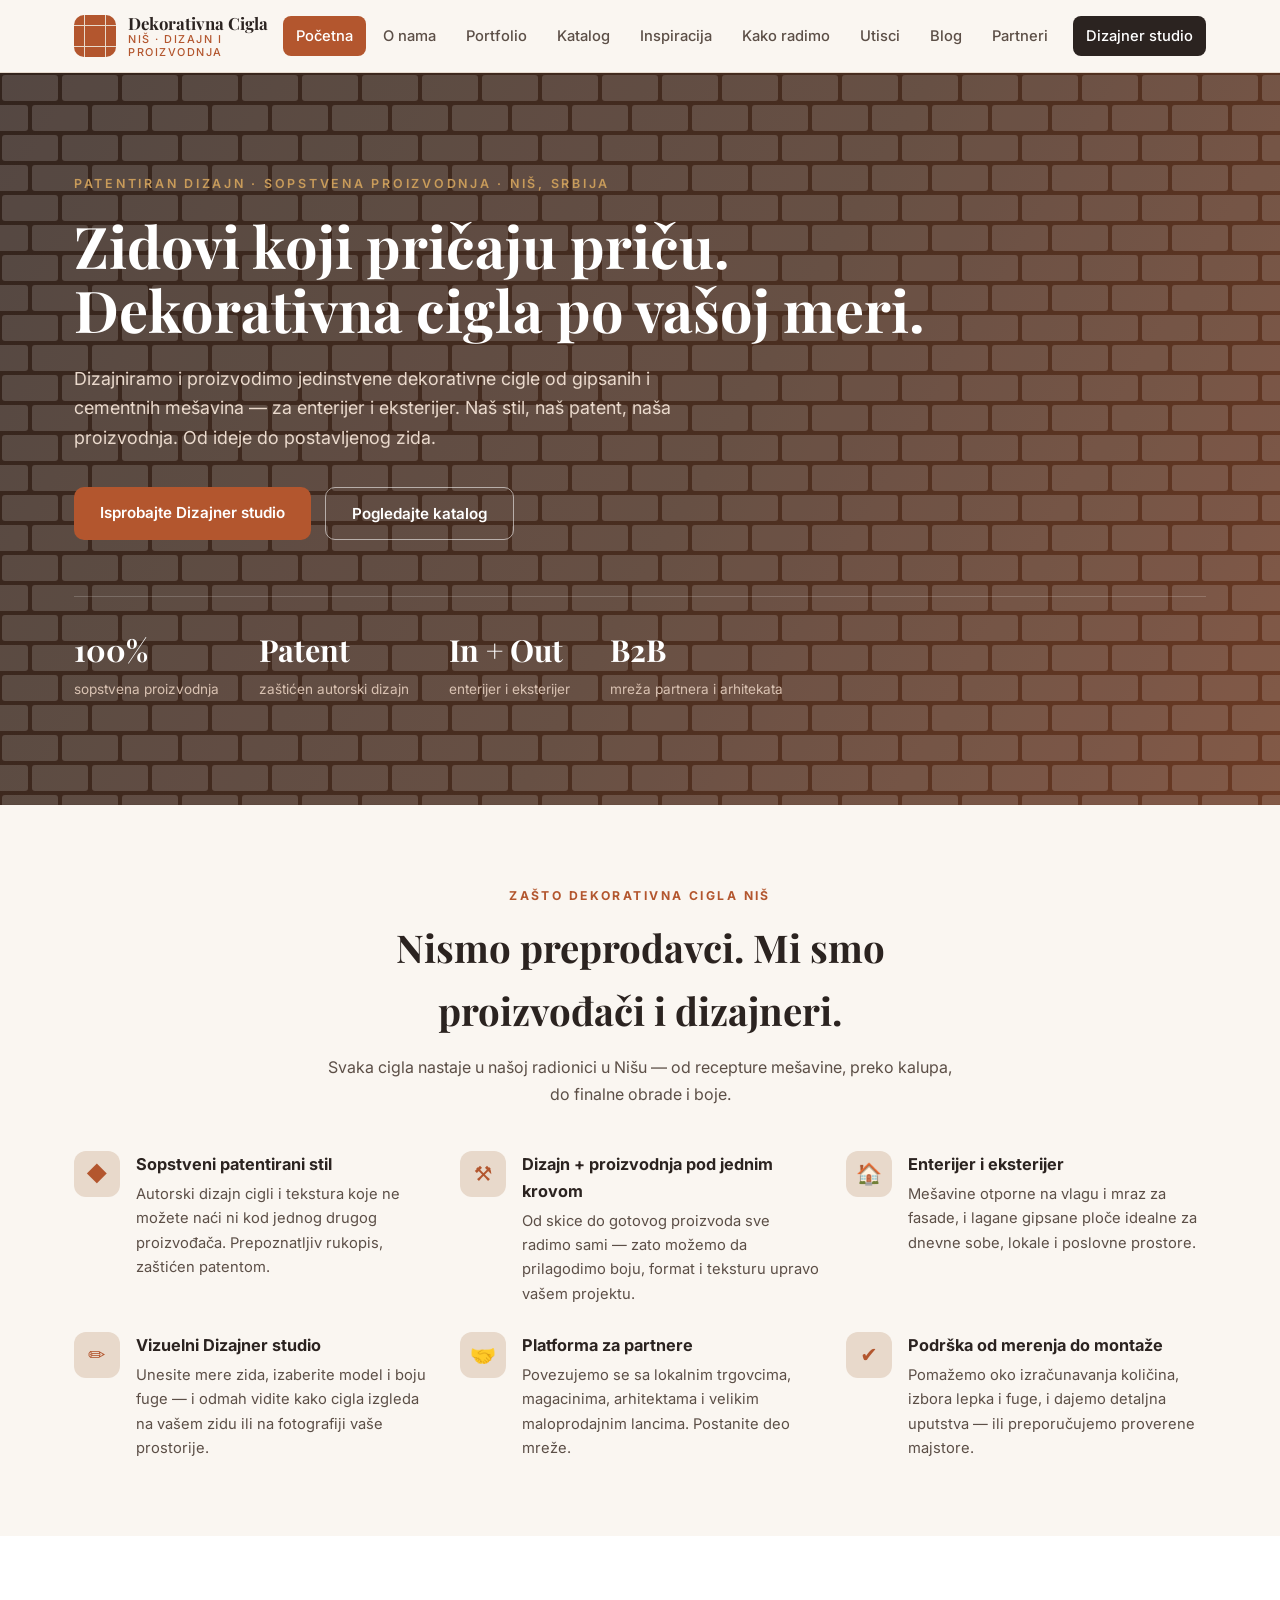
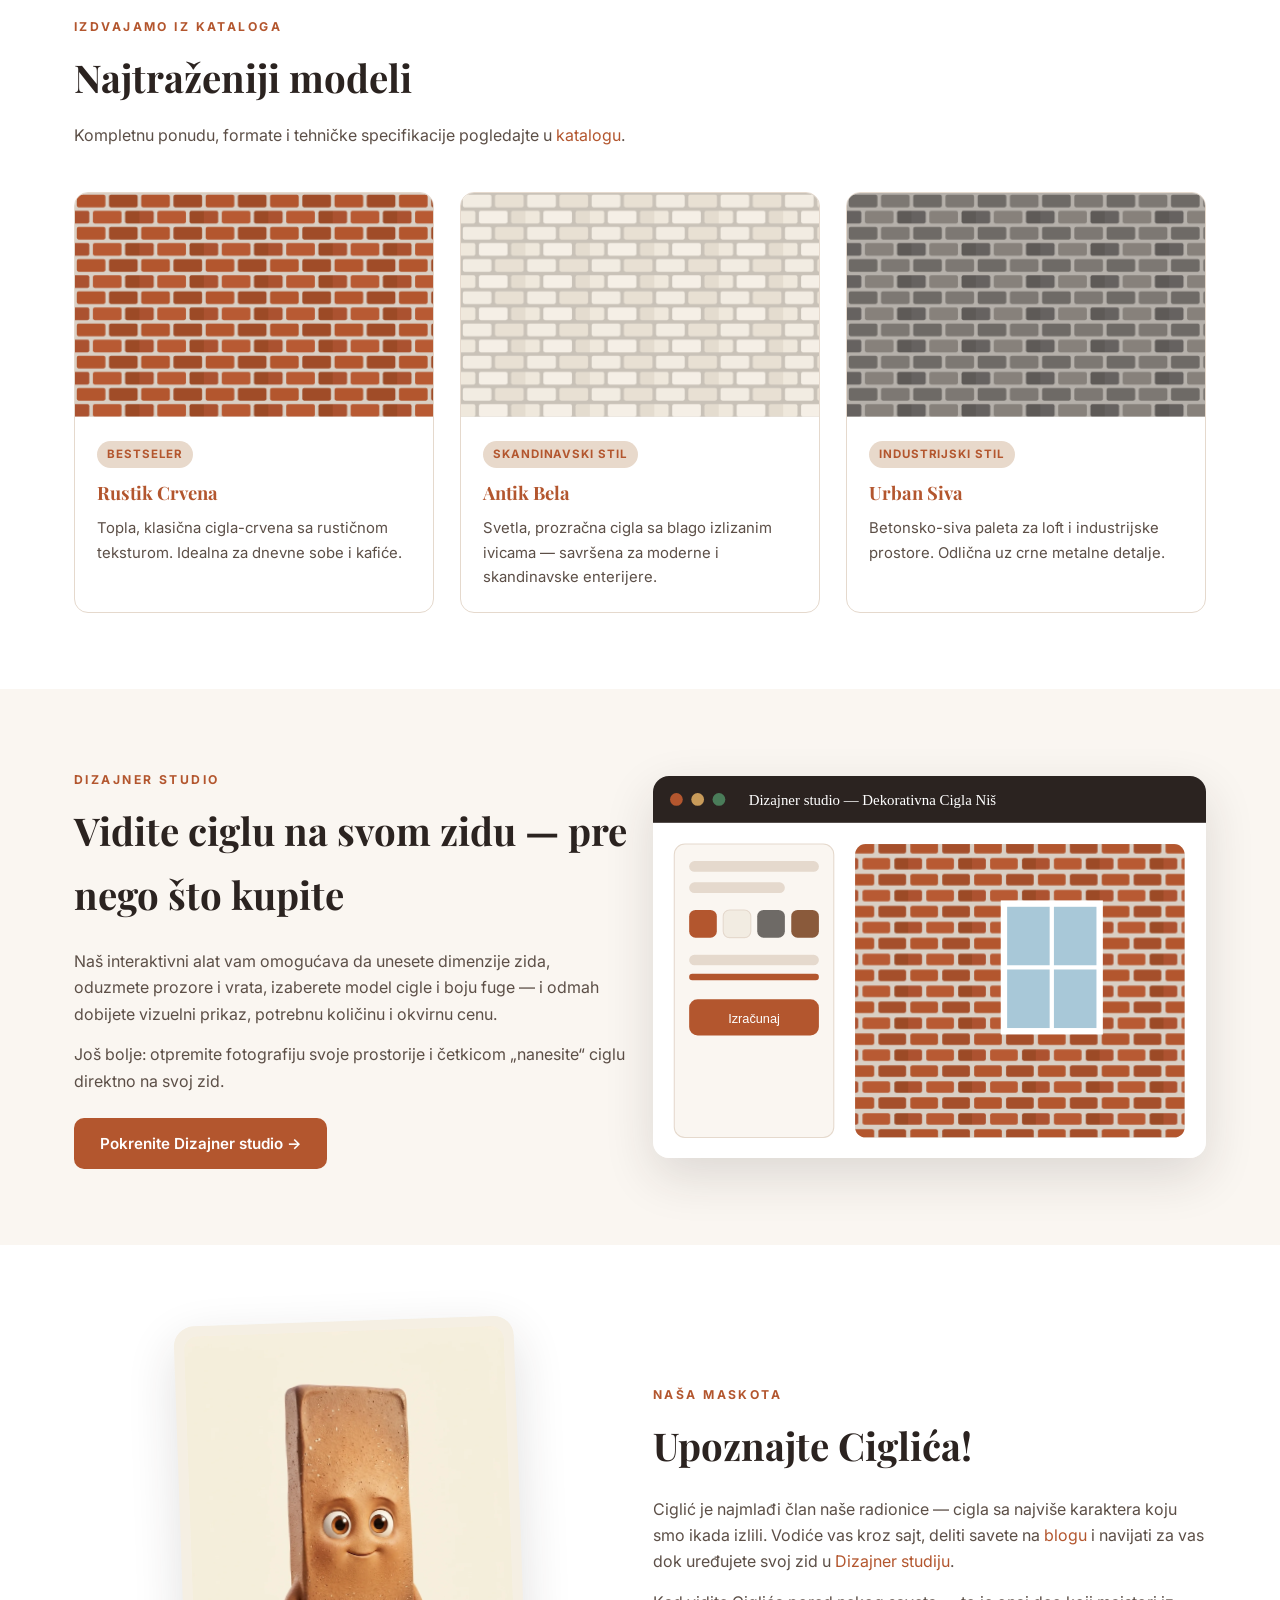
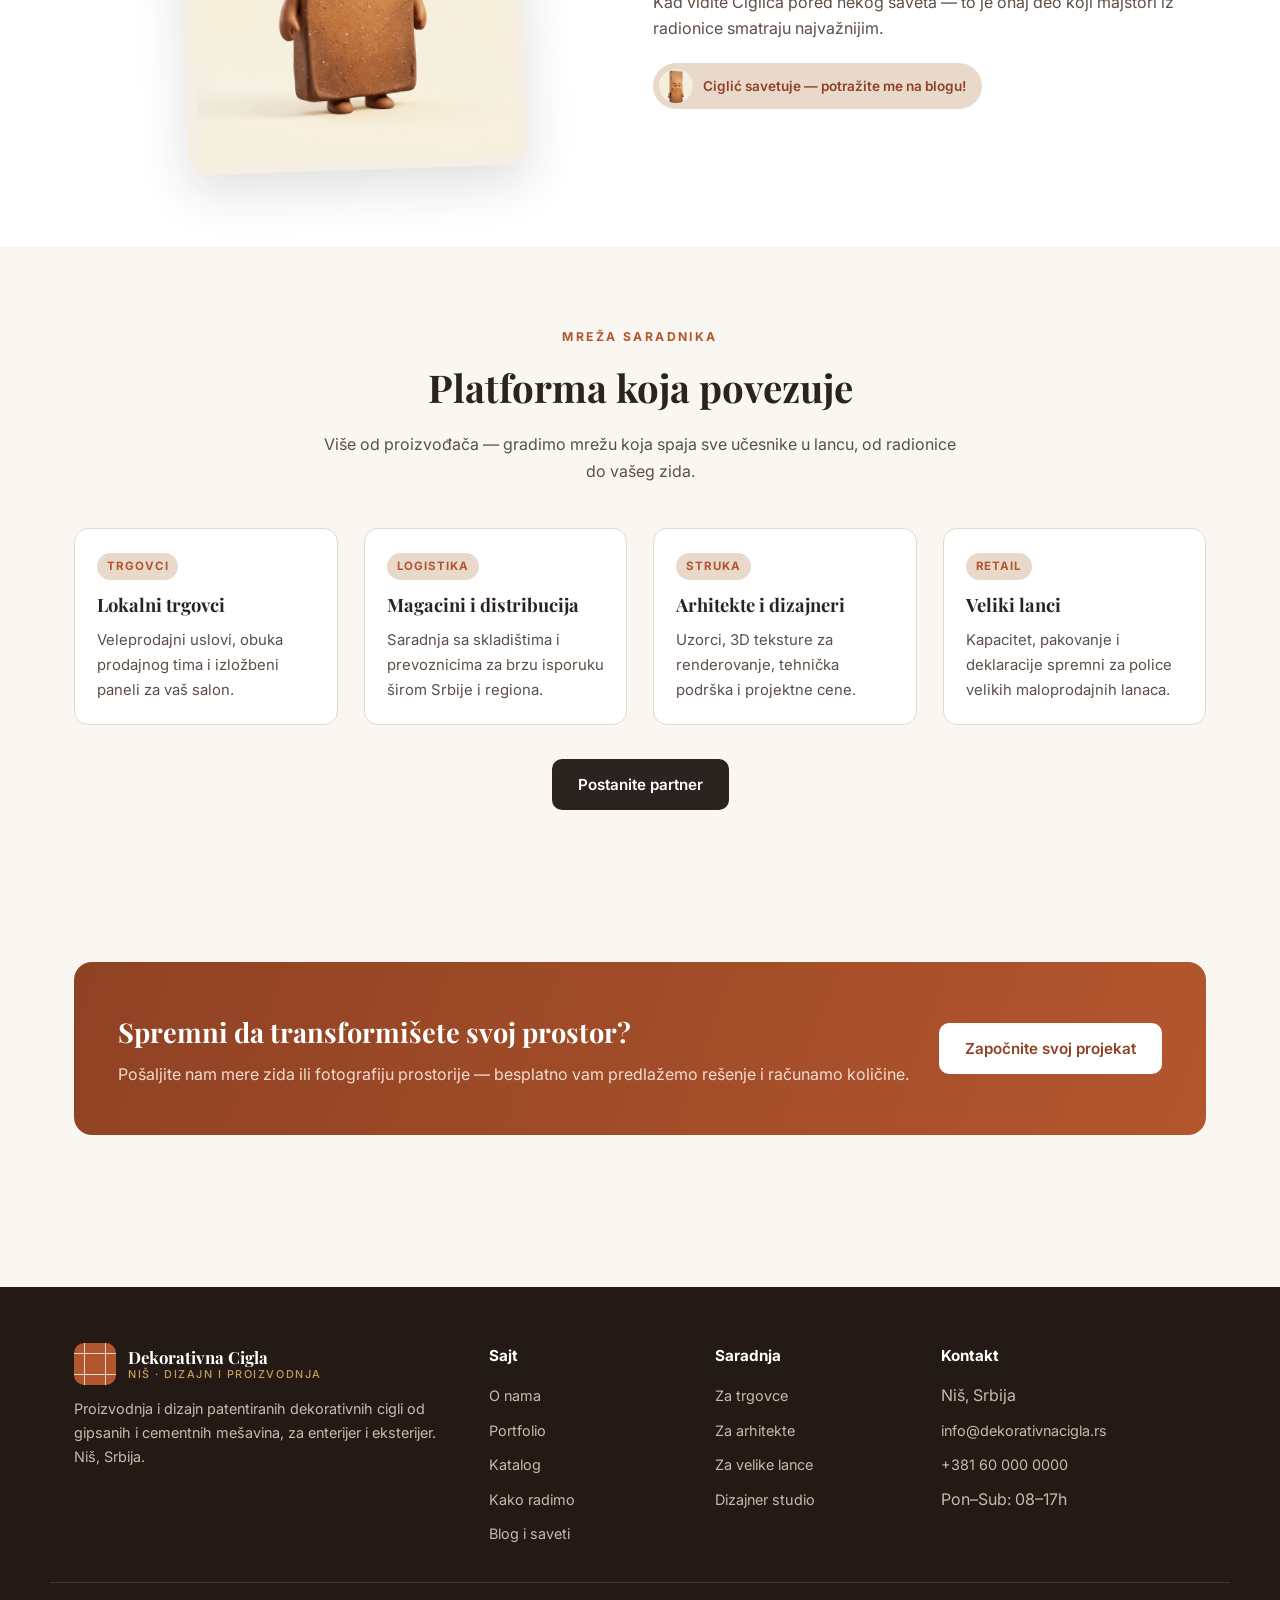
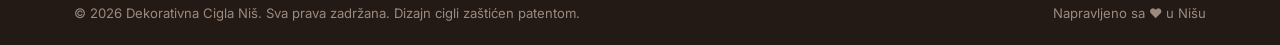
==== index.html @ 8216eece "Add Inspiracija gallery page with AI usage visualizations 15 photorealistic room/facade scenes showi" ====
﻿<!DOCTYPE html>
<html lang="sr">
<head>
  <meta charset="UTF-8">
  <meta name="viewport" content="width=device-width, initial-scale=1.0">
  <title>Dekorativna Cigla Niš — Ručno rađene dekorativne cigle za enterijer i eksterijer</title>
  <meta name="description" content="Dekorativna Cigla Niš — proizvodnja i dizajn patentiranih dekorativnih cigli od gipsanih i cementnih mešavina za unutrašnje i spoljašnje zidove. Sopstveni stil, sopstvena proizvodnja.">
  <link rel="preconnect" href="https://fonts.googleapis.com">
  <link rel="preconnect" href="https://fonts.gstatic.com" crossorigin>
  <link href="https://fonts.googleapis.com/css2?family=Playfair+Display:wght@500;600;700&family=Inter:wght@400;500;600;700&display=swap" rel="stylesheet">
  <link rel="stylesheet" href="css/style.css">
  <link rel="icon" type="image/png" sizes="32x32" href="img/favicon-32.png">
  <link rel="icon" type="image/png" sizes="512x512" href="img/icon-512.png">
  <link rel="apple-touch-icon" href="img/apple-touch-icon.png">
</head>
<body>

<header class="site-header">
  <div class="header-inner">
    <a class="brand" href="index.html">
      <span class="brand-mark" aria-hidden="true"></span>
      <span class="brand-name">Dekorativna Cigla<small>Niš &middot; dizajn i proizvodnja</small></span>
    </a>
    <button class="nav-toggle" aria-label="Otvori meni" aria-expanded="false">☰</button>
    <nav class="main-nav">
      <a href="index.html">Početna</a>
      <a href="o-nama.html">O nama</a>
      <a href="portfolio.html">Portfolio</a>
      <a href="katalog.html">Katalog</a>
      <a href="inspiracija.html">Inspiracija</a>
      <a href="kako-radimo.html">Kako radimo</a>
      <a href="utisci.html">Utisci</a>
      <a href="blog.html">Blog</a>
      <a href="partneri.html">Partneri</a>
      <a href="dizajner.html" class="nav-cta">Dizajner studio</a>
    </nav>
  </div>
</header>

<section class="hero">
  <svg class="hero-pattern" aria-hidden="true" width="100%" height="100%" preserveAspectRatio="xMidYMid slice">
    <defs>
      <pattern id="heropat" width="120" height="60" patternUnits="userSpaceOnUse">
        <rect width="120" height="60" fill="none"/>
        <rect x="2" y="2" width="56" height="26" rx="3" fill="#fff"/>
        <rect x="62" y="2" width="56" height="26" rx="3" fill="#fff"/>
        <rect x="-28" y="32" width="56" height="26" rx="3" fill="#fff"/>
        <rect x="32" y="32" width="56" height="26" rx="3" fill="#fff"/>
        <rect x="92" y="32" width="56" height="26" rx="3" fill="#fff"/>
      </pattern>
    </defs>
    <rect width="100%" height="100%" fill="url(#heropat)"/>
  </svg>
  <div class="hero-inner">
    <span class="eyebrow">Patentiran dizajn &middot; sopstvena proizvodnja &middot; Niš, Srbija</span>
    <h1>Zidovi koji pričaju priču.<br>Dekorativna cigla po vašoj meri.</h1>
    <p class="lead">
      Dizajniramo i proizvodimo jedinstvene dekorativne cigle od gipsanih i cementnih mešavina —
      za enterijer i eksterijer. Naš stil, naš patent, naša proizvodnja. Od ideje do postavljenog zida.
    </p>
    <div class="hero-actions">
      <a class="btn btn-primary" href="dizajner.html">Isprobajte Dizajner studio</a>
      <a class="btn btn-outline" href="katalog.html">Pogledajte katalog</a>
    </div>
    <div class="hero-stats">
      <div class="stat"><b>100%</b><span>sopstvena proizvodnja</span></div>
      <div class="stat"><b>Patent</b><span>zaštićen autorski dizajn</span></div>
      <div class="stat"><b>In + Out</b><span>enterijer i eksterijer</span></div>
      <div class="stat"><b>B2B</b><span>mreža partnera i arhitekata</span></div>
    </div>
  </div>
</section>

<section class="section">
  <div class="container">
    <div class="section-head center reveal">
      <span class="eyebrow">Zašto Dekorativna Cigla Niš</span>
      <h2>Nismo preprodavci. Mi smo proizvođači i dizajneri.</h2>
      <p>Svaka cigla nastaje u našoj radionici u Nišu — od recepture mešavine, preko kalupa, do finalne obrade i boje.</p>
    </div>
    <div class="grid grid-3">
      <div class="feature reveal">
        <div class="icon">◆</div>
        <div>
          <h3>Sopstveni patentirani stil</h3>
          <p>Autorski dizajn cigli i tekstura koje ne možete naći ni kod jednog drugog proizvođača. Prepoznatljiv rukopis, zaštićen patentom.</p>
        </div>
      </div>
      <div class="feature reveal">
        <div class="icon">⚒</div>
        <div>
          <h3>Dizajn + proizvodnja pod jednim krovom</h3>
          <p>Od skice do gotovog proizvoda sve radimo sami — zato možemo da prilagodimo boju, format i teksturu upravo vašem projektu.</p>
        </div>
      </div>
      <div class="feature reveal">
        <div class="icon">🏠</div>
        <div>
          <h3>Enterijer i eksterijer</h3>
          <p>Mešavine otporne na vlagu i mraz za fasade, i lagane gipsane ploče idealne za dnevne sobe, lokale i poslovne prostore.</p>
        </div>
      </div>
      <div class="feature reveal">
        <div class="icon">✏</div>
        <div>
          <h3>Vizuelni Dizajner studio</h3>
          <p>Unesite mere zida, izaberite model i boju fuge — i odmah vidite kako cigla izgleda na vašem zidu ili na fotografiji vaše prostorije.</p>
        </div>
      </div>
      <div class="feature reveal">
        <div class="icon">🤝</div>
        <div>
          <h3>Platforma za partnere</h3>
          <p>Povezujemo se sa lokalnim trgovcima, magacinima, arhitektama i velikim maloprodajnim lancima. Postanite deo mreže.</p>
        </div>
      </div>
      <div class="feature reveal">
        <div class="icon">✔</div>
        <div>
          <h3>Podrška od merenja do montaže</h3>
          <p>Pomažemo oko izračunavanja količina, izbora lepka i fuge, i dajemo detaljna uputstva — ili preporučujemo proverene majstore.</p>
        </div>
      </div>
    </div>
  </div>
</section>

<section class="section alt">
  <div class="container">
    <div class="section-head reveal">
      <span class="eyebrow">Izdvajamo iz kataloga</span>
      <h2>Najtraženiji modeli</h2>
      <p>Kompletnu ponudu, formate i tehničke specifikacije pogledajte u <a href="katalog.html">katalogu</a>.</p>
    </div>
    <div class="grid grid-3">
      <a class="card reveal" href="katalog.html">
        <div class="card-media">
          <svg viewBox="0 0 400 250" xmlns="http://www.w3.org/2000/svg" role="img" aria-label="Rustik Crvena cigla">
            <defs><pattern id="pt1" width="72" height="36" patternUnits="userSpaceOnUse">
              <rect width="72" height="36" fill="#d9cfc4"/>
              <rect x="2" y="2" width="32" height="14" rx="2" fill="#b3562e"/>
              <rect x="38" y="2" width="32" height="14" rx="2" fill="#a04c28"/>
              <rect x="-16" y="20" width="32" height="14" rx="2" fill="#ab5230"/>
              <rect x="20" y="20" width="32" height="14" rx="2" fill="#b85a33"/>
              <rect x="56" y="20" width="32" height="14" rx="2" fill="#9c4a26"/>
            </pattern></defs>
            <rect width="400" height="250" fill="url(#pt1)"/>
          </svg>
        </div>
        <div class="card-body">
          <span class="card-tag">Bestseler</span>
          <h3>Rustik Crvena</h3>
          <p>Topla, klasična cigla-crvena sa rustičnom teksturom. Idealna za dnevne sobe i kafiće.</p>
        </div>
      </a>
      <a class="card reveal" href="katalog.html">
        <div class="card-media">
          <svg viewBox="0 0 400 250" xmlns="http://www.w3.org/2000/svg" role="img" aria-label="Antik Bela cigla">
            <defs><pattern id="pt2" width="72" height="36" patternUnits="userSpaceOnUse">
              <rect width="72" height="36" fill="#c9c2b8"/>
              <rect x="2" y="2" width="32" height="14" rx="2" fill="#f2ece2"/>
              <rect x="38" y="2" width="32" height="14" rx="2" fill="#e8e0d3"/>
              <rect x="-16" y="20" width="32" height="14" rx="2" fill="#efe8dc"/>
              <rect x="20" y="20" width="32" height="14" rx="2" fill="#f5efe6"/>
              <rect x="56" y="20" width="32" height="14" rx="2" fill="#e4dccf"/>
            </pattern></defs>
            <rect width="400" height="250" fill="url(#pt2)"/>
          </svg>
        </div>
        <div class="card-body">
          <span class="card-tag">Skandinavski stil</span>
          <h3>Antik Bela</h3>
          <p>Svetla, prozračna cigla sa blago izlizanim ivicama — savršena za moderne i skandinavske enterijere.</p>
        </div>
      </a>
      <a class="card reveal" href="katalog.html">
        <div class="card-media">
          <svg viewBox="0 0 400 250" xmlns="http://www.w3.org/2000/svg" role="img" aria-label="Urban Siva cigla">
            <defs><pattern id="pt3" width="72" height="36" patternUnits="userSpaceOnUse">
              <rect width="72" height="36" fill="#b5b0aa"/>
              <rect x="2" y="2" width="32" height="14" rx="2" fill="#6e6a66"/>
              <rect x="38" y="2" width="32" height="14" rx="2" fill="#7d7873"/>
              <rect x="-16" y="20" width="32" height="14" rx="2" fill="#666260"/>
              <rect x="20" y="20" width="32" height="14" rx="2" fill="#87817b"/>
              <rect x="56" y="20" width="32" height="14" rx="2" fill="#5e5a57"/>
            </pattern></defs>
            <rect width="400" height="250" fill="url(#pt3)"/>
          </svg>
        </div>
        <div class="card-body">
          <span class="card-tag">Industrijski stil</span>
          <h3>Urban Siva</h3>
          <p>Betonsko-siva paleta za loft i industrijske prostore. Odlična uz crne metalne detalje.</p>
        </div>
      </a>
    </div>
  </div>
</section>

<section class="section">
  <div class="container">
    <div class="grid grid-2" style="align-items:center;">
      <div class="reveal">
        <div class="section-head" style="margin-bottom:22px;">
          <span class="eyebrow">Dizajner studio</span>
          <h2>Vidite ciglu na svom zidu — pre nego što kupite</h2>
        </div>
        <p style="color:var(--ink-soft); margin-bottom:14px;">
          Naš interaktivni alat vam omogućava da unesete dimenzije zida, oduzmete prozore i vrata,
          izaberete model cigle i boju fuge — i odmah dobijete vizuelni prikaz, potrebnu količinu i okvirnu cenu.
        </p>
        <p style="color:var(--ink-soft); margin-bottom:24px;">
          Još bolje: otpremite fotografiju svoje prostorije i četkicom &bdquo;nanesite&ldquo; ciglu direktno na svoj zid.
        </p>
        <a class="btn btn-primary" href="dizajner.html">Pokrenite Dizajner studio →</a>
      </div>
      <div class="reveal">
        <svg viewBox="0 0 520 360" xmlns="http://www.w3.org/2000/svg" role="img" aria-label="Prikaz dizajner studija" style="border-radius:16px; box-shadow:var(--shadow-lg);">
          <rect width="520" height="360" fill="#fff"/>
          <rect x="0" y="0" width="520" height="44" fill="#2b2320"/>
          <circle cx="22" cy="22" r="6" fill="#b3562e"/><circle cx="42" cy="22" r="6" fill="#c89b5a"/><circle cx="62" cy="22" r="6" fill="#4a7c59"/>
          <text x="90" y="27" fill="#fff" font-family="Georgia" font-size="14">Dizajner studio — Dekorativna Cigla Niš</text>
          <rect x="20" y="64" width="150" height="276" rx="10" fill="#faf6f1" stroke="#e5d9cd"/>
          <rect x="34" y="80" width="122" height="10" rx="5" fill="#e5d9cd"/>
          <rect x="34" y="100" width="90" height="10" rx="5" fill="#e5d9cd"/>
          <rect x="34" y="126" width="26" height="26" rx="6" fill="#b3562e"/>
          <rect x="66" y="126" width="26" height="26" rx="6" fill="#f2ece2" stroke="#e5d9cd"/>
          <rect x="98" y="126" width="26" height="26" rx="6" fill="#6e6a66"/>
          <rect x="130" y="126" width="26" height="26" rx="6" fill="#8a5a3b"/>
          <rect x="34" y="168" width="122" height="10" rx="5" fill="#e5d9cd"/>
          <rect x="34" y="186" width="122" height="6" rx="3" fill="#b3562e"/>
          <rect x="34" y="210" width="122" height="34" rx="8" fill="#b3562e"/>
          <text x="95" y="232" fill="#fff" font-family="sans-serif" font-size="12" text-anchor="middle">Izračunaj</text>
          <g>
            <rect x="190" y="64" width="310" height="276" rx="10" fill="#d9cfc4"/>
            <g clip-path="url(#clipwall)">
              <defs>
                <clipPath id="clipwall"><rect x="190" y="64" width="310" height="276" rx="10"/></clipPath>
                <pattern id="dw" width="60" height="30" patternUnits="userSpaceOnUse">
                  <rect width="60" height="30" fill="#d9cfc4"/>
                  <rect x="2" y="2" width="26" height="11" rx="2" fill="#b3562e"/>
                  <rect x="32" y="2" width="26" height="11" rx="2" fill="#a54f2b"/>
                  <rect x="-13" y="17" width="26" height="11" rx="2" fill="#ad5230"/>
                  <rect x="17" y="17" width="26" height="11" rx="2" fill="#b85a33"/>
                  <rect x="47" y="17" width="26" height="11" rx="2" fill="#9c4a26"/>
                </pattern>
              </defs>
              <rect x="190" y="64" width="310" height="276" fill="url(#dw)"/>
              <rect x="330" y="120" width="90" height="120" fill="#a8c8d8" stroke="#fff" stroke-width="6"/>
              <line x1="375" y1="120" x2="375" y2="240" stroke="#fff" stroke-width="4"/>
              <line x1="330" y1="180" x2="420" y2="180" stroke="#fff" stroke-width="4"/>
            </g>
          </g>
        </svg>
      </div>
    </div>
  </div>
</section>

<section class="section alt mascot-section">
  <div class="container">
    <div class="grid grid-2" style="align-items:center;">
      <div class="reveal">
        <div class="mascot-figure">
          <img src="img/ciglic.webp" alt="Ciglić — maskota Dekorativne Cigle Niš, nasmejana cigla" width="1280" height="1714">
        </div>
      </div>
      <div class="reveal">
        <div class="section-head" style="margin-bottom:18px;">
          <span class="eyebrow">Naša maskota</span>
          <h2>Upoznajte Ciglića!</h2>
        </div>
        <p style="color:var(--ink-soft); margin-bottom:14px;">
          Ciglić je najmlađi član naše radionice — cigla sa najviše karaktera koju smo ikada izlili.
          Vodiće vas kroz sajt, deliti savete na <a href="blog.html">blogu</a> i navijati za vas dok
          uređujete svoj zid u <a href="dizajner.html">Dizajner studiju</a>.
        </p>
        <p style="color:var(--ink-soft); margin-bottom:22px;">
          Kad vidite Ciglića pored nekog saveta — to je onaj deo koji majstori iz radionice smatraju najvažnijim.
        </p>
        <span class="mascot-badge"><img src="img/ciglic.webp" alt=""> Ciglić savetuje — potražite me na blogu!</span>
      </div>
    </div>
  </div>
</section>

<section class="section">
  <div class="container">
    <div class="section-head center reveal">
      <span class="eyebrow">Mreža saradnika</span>
      <h2>Platforma koja povezuje</h2>
      <p>Više od proizvođača — gradimo mrežu koja spaja sve učesnike u lancu, od radionice do vašeg zida.</p>
    </div>
    <div class="grid grid-4">
      <div class="card reveal"><div class="card-body">
        <span class="card-tag">Trgovci</span>
        <h3>Lokalni trgovci</h3>
        <p>Veleprodajni uslovi, obuka prodajnog tima i izložbeni paneli za vaš salon.</p>
      </div></div>
      <div class="card reveal"><div class="card-body">
        <span class="card-tag">Logistika</span>
        <h3>Magacini i distribucija</h3>
        <p>Saradnja sa skladištima i prevoznicima za brzu isporuku širom Srbije i regiona.</p>
      </div></div>
      <div class="card reveal"><div class="card-body">
        <span class="card-tag">Struka</span>
        <h3>Arhitekte i dizajneri</h3>
        <p>Uzorci, 3D teksture za renderovanje, tehnička podrška i projektne cene.</p>
      </div></div>
      <div class="card reveal"><div class="card-body">
        <span class="card-tag">Retail</span>
        <h3>Veliki lanci</h3>
        <p>Kapacitet, pakovanje i deklaracije spremni za police velikih maloprodajnih lanaca.</p>
      </div></div>
    </div>
    <div style="text-align:center; margin-top:34px;" class="reveal">
      <a class="btn btn-dark" href="partneri.html">Postanite partner</a>
    </div>
  </div>
</section>

<section class="section">
  <div class="container">
    <div class="cta-band reveal">
      <div>
        <h2>Spremni da transformišete svoj prostor?</h2>
        <p>Pošaljite nam mere zida ili fotografiju prostorije — besplatno vam predlažemo rešenje i računamo količine.</p>
      </div>
      <a class="btn" href="dizajner.html">Započnite svoj projekat</a>
    </div>
  </div>
</section>

<footer class="site-footer">
  <div class="footer-inner">
    <div class="footer-about">
      <a class="brand" href="index.html" style="color:#fff;">
        <span class="brand-mark" aria-hidden="true"></span>
        <span class="brand-name">Dekorativna Cigla<small style="color:var(--gold);">Niš &middot; dizajn i proizvodnja</small></span>
      </a>
      <p>Proizvodnja i dizajn patentiranih dekorativnih cigli od gipsanih i cementnih mešavina, za enterijer i eksterijer. Niš, Srbija.</p>
    </div>
    <div>
      <h4>Sajt</h4>
      <ul>
        <li><a href="o-nama.html">O nama</a></li>
        <li><a href="portfolio.html">Portfolio</a></li>
        <li><a href="katalog.html">Katalog</a></li>
        <li><a href="kako-radimo.html">Kako radimo</a></li>
        <li><a href="blog.html">Blog i saveti</a></li>
      </ul>
    </div>
    <div>
      <h4>Saradnja</h4>
      <ul>
        <li><a href="partneri.html">Za trgovce</a></li>
        <li><a href="partneri.html">Za arhitekte</a></li>
        <li><a href="partneri.html">Za velike lance</a></li>
        <li><a href="dizajner.html">Dizajner studio</a></li>
      </ul>
    </div>
    <div>
      <h4>Kontakt</h4>
      <ul>
        <li>Niš, Srbija</li>
        <li><a href="mailto:info@dekorativnacigla.rs">info@dekorativnacigla.rs</a></li>
        <li><a href="tel:+38160000000">+381 60 000 0000</a></li>
        <li>Pon–Sub: 08–17h</li>
      </ul>
    </div>
  </div>
  <div class="footer-bottom">
    <span>© <span id="year"></span> Dekorativna Cigla Niš. Sva prava zadržana. Dizajn cigli zaštićen patentom.</span>
    <span>Napravljeno sa ♥ u Nišu</span>
  </div>
</footer>

<script src="js/main.js"></script>
</body>
</html>
---- css/style.css ----
/* ============================================
   Dekorativna Cigla Niš — glavni stilovi
   ============================================ */

:root {
  --brick: #b3562e;
  --brick-dark: #8f4223;
  --brick-light: #d97b4f;
  --clay: #e8d9cb;
  --cream: #faf6f1;
  --paper: #ffffff;
  --ink: #2b2320;
  --ink-soft: #5c4f47;
  --line: #e5d9cd;
  --gold: #c89b5a;
  --ok: #4a7c59;
  --radius: 14px;
  --shadow: 0 10px 30px rgba(43, 35, 32, .08);
  --shadow-lg: 0 18px 50px rgba(43, 35, 32, .14);
  --font-display: "Playfair Display", Georgia, "Times New Roman", serif;
  --font-body: "Inter", "Segoe UI", system-ui, sans-serif;
}

* { margin: 0; padding: 0; box-sizing: border-box; }

html { scroll-behavior: smooth; }

body {
  font-family: var(--font-body);
  color: var(--ink);
  background: var(--cream);
  line-height: 1.65;
  font-size: 16px;
}

img, svg { max-width: 100%; display: block; }

a { color: var(--brick); text-decoration: none; }
a:hover { color: var(--brick-dark); }

.container { max-width: 1180px; margin: 0 auto; padding: 0 24px; }

/* ---------- Header ---------- */
.site-header {
  position: sticky; top: 0; z-index: 100;
  background: rgba(250, 246, 241, .92);
  backdrop-filter: blur(10px);
  border-bottom: 1px solid var(--line);
}
.header-inner {
  display: flex; align-items: center; justify-content: space-between;
  padding: 14px 24px; max-width: 1180px; margin: 0 auto;
}
.brand { display: flex; align-items: center; gap: 12px; color: var(--ink); }
.brand-mark {
  width: 42px; height: 42px; border-radius: 10px; flex: none;
  background:
    linear-gradient(0deg, transparent 46%, var(--clay) 46%, var(--clay) 54%, transparent 54%),
    linear-gradient(90deg, transparent 46%, var(--clay) 46%, var(--clay) 54%, transparent 54%),
    var(--brick);
  background-size: 100% 50%, 50% 100%, 100% 100%;
}
.brand-name { font-family: var(--font-display); font-weight: 700; font-size: 1.05rem; line-height: 1.15; }
.brand-name small { display: block; font-family: var(--font-body); font-weight: 500; font-size: .68rem; letter-spacing: .14em; text-transform: uppercase; color: var(--brick); }

.main-nav { display: flex; align-items: center; gap: 4px; }
.main-nav a {
  padding: 8px 13px; border-radius: 8px; color: var(--ink-soft);
  font-size: .92rem; font-weight: 500; white-space: nowrap;
}
.main-nav a:hover { background: var(--clay); color: var(--ink); }
.main-nav a.active { background: var(--brick); color: #fff; }
.main-nav a.nav-cta { background: var(--ink); color: #fff; margin-left: 8px; }
.main-nav a.nav-cta:hover { background: var(--brick-dark); }

.nav-toggle {
  display: none; background: none; border: 1px solid var(--line);
  border-radius: 8px; padding: 8px 12px; font-size: 1.2rem; cursor: pointer; color: var(--ink);
}

@media (max-width: 980px) {
  .nav-toggle { display: block; }
  .main-nav {
    display: none; position: absolute; top: 100%; left: 0; right: 0;
    flex-direction: column; align-items: stretch; gap: 2px;
    background: var(--paper); border-bottom: 1px solid var(--line);
    padding: 12px 16px 18px; box-shadow: var(--shadow);
  }
  .main-nav.open { display: flex; }
  .main-nav a { padding: 12px 14px; }
  .main-nav a.nav-cta { margin-left: 0; margin-top: 8px; text-align: center; }
}

/* ---------- Hero ---------- */
.hero {
  position: relative; overflow: hidden;
  background: linear-gradient(120deg, #33241d 0%, #4a2e20 55%, #6b3a24 100%);
  color: #fff;
}
.hero-pattern { position: absolute; inset: 0; opacity: .16; }
.hero-inner {
  position: relative; max-width: 1180px; margin: 0 auto;
  padding: 96px 24px 104px; text-align: left;
}
.hero .eyebrow {
  display: inline-block; font-size: .78rem; letter-spacing: .22em; text-transform: uppercase;
  color: var(--gold); font-weight: 600; margin-bottom: 18px;
}
.hero h1 {
  font-family: var(--font-display); font-size: clamp(2.2rem, 5vw, 3.6rem);
  line-height: 1.12; max-width: 15em; margin-bottom: 22px;
}
.hero p.lead { font-size: 1.12rem; color: #ead9cc; max-width: 36em; margin-bottom: 34px; }
.hero-actions { display: flex; gap: 14px; flex-wrap: wrap; }

.hero-stats {
  display: flex; gap: 40px; flex-wrap: wrap; margin-top: 56px;
  border-top: 1px solid rgba(255,255,255,.18); padding-top: 28px;
}
.hero-stats .stat b { display: block; font-family: var(--font-display); font-size: 1.9rem; color: #fff; }
.hero-stats .stat span { font-size: .85rem; color: #d9c2b2; }

/* Page hero (unutrašnje strane) */
.page-hero {
  background: linear-gradient(120deg, #33241d, #5a3322);
  color: #fff; padding: 64px 0 56px;
}
.page-hero .eyebrow {
  font-size: .76rem; letter-spacing: .22em; text-transform: uppercase;
  color: var(--gold); font-weight: 600;
}
.page-hero h1 { font-family: var(--font-display); font-size: clamp(1.9rem, 4vw, 2.8rem); margin: 10px 0 12px; }
.page-hero p { color: #ead9cc; max-width: 44em; }

/* ---------- Dugmad ---------- */
.btn {
  display: inline-block; padding: 13px 26px; border-radius: 10px;
  font-weight: 600; font-size: .95rem; cursor: pointer; border: none;
  transition: transform .15s ease, box-shadow .15s ease, background .15s ease;
}
.btn:hover { transform: translateY(-2px); }
.btn-primary { background: var(--brick); color: #fff; }
.btn-primary:hover { background: var(--brick-dark); color: #fff; box-shadow: var(--shadow); }
.btn-outline { background: transparent; color: #fff; border: 1.5px solid rgba(255,255,255,.55); }
.btn-outline:hover { border-color: #fff; color: #fff; background: rgba(255,255,255,.08); }
.btn-dark { background: var(--ink); color: #fff; }
.btn-dark:hover { background: var(--brick-dark); color: #fff; }
.btn-light-outline { background: transparent; color: var(--brick); border: 1.5px solid var(--brick); }
.btn-light-outline:hover { background: var(--brick); color: #fff; }

/* ---------- Sekcije ---------- */
.section { padding: 76px 0; }
.section.alt { background: var(--paper); }
.section-head { max-width: 640px; margin-bottom: 44px; }
.section-head.center { margin-left: auto; margin-right: auto; text-align: center; }
.section-head .eyebrow {
  font-size: .76rem; letter-spacing: .2em; text-transform: uppercase;
  color: var(--brick); font-weight: 700;
}
.section-head h2 { font-family: var(--font-display); font-size: clamp(1.7rem, 3.4vw, 2.4rem); margin: 8px 0 12px; }
.section-head p { color: var(--ink-soft); }

/* ---------- Kartice / mreže ---------- */
.grid { display: grid; gap: 26px; }
.grid-2 { grid-template-columns: repeat(2, 1fr); }
.grid-3 { grid-template-columns: repeat(3, 1fr); }
.grid-4 { grid-template-columns: repeat(4, 1fr); }
@media (max-width: 980px) { .grid-3, .grid-4 { grid-template-columns: repeat(2, 1fr); } }
@media (max-width: 640px) { .grid-2, .grid-3, .grid-4 { grid-template-columns: 1fr; } }

.card {
  background: var(--paper); border: 1px solid var(--line); border-radius: var(--radius);
  overflow: hidden; transition: transform .2s ease, box-shadow .2s ease;
}
.card:hover { transform: translateY(-4px); box-shadow: var(--shadow-lg); }
.card-media { aspect-ratio: 16 / 10; overflow: hidden; }
.card-media svg { width: 100%; height: 100%; }
.card-media img {
  width: 100%; height: 100%; object-fit: cover; display: block;
  transition: transform .3s ease;
}
.card:hover .card-media img { transform: scale(1.04); }
.card-body { padding: 22px; }
.card-body h3 { font-family: var(--font-display); font-size: 1.15rem; margin-bottom: 8px; }
.card-body p { color: var(--ink-soft); font-size: .93rem; }
.card-tag {
  display: inline-block; font-size: .72rem; font-weight: 700; letter-spacing: .08em;
  text-transform: uppercase; color: var(--brick); background: var(--clay);
  padding: 4px 10px; border-radius: 99px; margin-bottom: 10px;
}

/* ---------- Feature liste ---------- */
.feature { display: flex; gap: 16px; align-items: flex-start; }
.feature .icon {
  flex: none; width: 46px; height: 46px; border-radius: 12px;
  background: var(--clay); color: var(--brick);
  display: grid; place-items: center; font-size: 1.3rem;
}
.feature h3 { font-size: 1.02rem; margin-bottom: 4px; }
.feature p { color: var(--ink-soft); font-size: .92rem; }

/* ---------- Koraci (kako radimo) ---------- */
.steps { counter-reset: step; display: grid; gap: 0; }
.step {
  display: grid; grid-template-columns: 64px 1fr; gap: 22px;
  padding: 28px 0; border-bottom: 1px solid var(--line); counter-increment: step;
}
.step:last-child { border-bottom: none; }
.step .num {
  width: 56px; height: 56px; border-radius: 50%;
  background: var(--brick); color: #fff; font-family: var(--font-display);
  font-size: 1.4rem; font-weight: 700; display: grid; place-items: center;
}
.step h3 { font-family: var(--font-display); font-size: 1.25rem; margin-bottom: 6px; }
.step p { color: var(--ink-soft); max-width: 56em; }
.step .step-meta { font-size: .82rem; color: var(--brick); font-weight: 600; margin-top: 8px; }

/* ---------- Testimonials ---------- */
.quote-card {
  background: var(--paper); border: 1px solid var(--line); border-radius: var(--radius);
  padding: 28px; position: relative;
}
.quote-card::before {
  content: "\201C"; font-family: var(--font-display); font-size: 4rem; line-height: 1;
  color: var(--clay); position: absolute; top: 14px; right: 22px;
}
.quote-card blockquote { font-size: .98rem; color: var(--ink); margin-bottom: 18px; }
.quote-card .who { display: flex; align-items: center; gap: 12px; }
.quote-card .who .avatar {
  width: 44px; height: 44px; border-radius: 50%; flex: none;
  background: var(--brick); color: #fff; display: grid; place-items: center;
  font-weight: 700; font-size: 1rem;
}
.quote-card .who b { display: block; font-size: .92rem; }
.quote-card .who span { font-size: .8rem; color: var(--ink-soft); }
.stars { color: var(--gold); letter-spacing: 2px; margin-bottom: 10px; }

/* ---------- Blog ---------- */
.post-meta { font-size: .8rem; color: var(--ink-soft); margin-bottom: 8px; }
.post-meta b { color: var(--brick); }
article.post {
  background: var(--paper); border: 1px solid var(--line); border-radius: var(--radius);
  padding: 36px; margin-bottom: 30px;
}
article.post h2 { font-family: var(--font-display); font-size: 1.6rem; margin-bottom: 6px; }
article.post h3 { font-family: var(--font-display); font-size: 1.15rem; margin: 22px 0 8px; }
article.post p { color: var(--ink-soft); margin-bottom: 12px; }
article.post ul { margin: 0 0 12px 22px; color: var(--ink-soft); }
article.post li { margin-bottom: 6px; }
.tip-box {
  background: var(--clay); border-left: 4px solid var(--brick);
  padding: 14px 18px; border-radius: 0 10px 10px 0; margin: 16px 0;
  font-size: .93rem;
  display: flex; gap: 14px; align-items: center;
}
.tip-mascot {
  width: 48px; height: 64px; object-fit: cover; object-position: 50% 30%;
  border-radius: 10px; flex: none; box-shadow: var(--shadow);
}

/* ---------- Ciglić maskota ---------- */
.mascot-section { overflow: hidden; }
.mascot-figure {
  background: #f5efe3; border-radius: 20px; box-shadow: var(--shadow-lg);
  padding: 10px; max-width: 340px; margin: 0 auto; transform: rotate(-2deg);
  transition: transform .25s ease;
}
.mascot-figure:hover { transform: rotate(0deg) scale(1.02); }
.mascot-figure img { border-radius: 14px; width: 100%; height: auto; }
.mascot-badge {
  display: inline-flex; align-items: center; gap: 10px;
  background: var(--clay); border-radius: 99px; padding: 6px 16px 6px 6px;
  font-size: .85rem; font-weight: 600; color: var(--brick-dark);
}
.mascot-badge img {
  width: 34px; height: 34px; object-fit: cover; object-position: 50% 38%;
  border-radius: 50%;
}

/* ---------- Forme ---------- */
.form-grid { display: grid; grid-template-columns: 1fr 1fr; gap: 18px; }
@media (max-width: 640px) { .form-grid { grid-template-columns: 1fr; } }
.form-field { display: flex; flex-direction: column; gap: 6px; }
.form-field.full { grid-column: 1 / -1; }
.form-field label { font-size: .85rem; font-weight: 600; }
.form-field input, .form-field select, .form-field textarea {
  padding: 12px 14px; border: 1px solid var(--line); border-radius: 10px;
  font-family: inherit; font-size: .95rem; background: var(--paper); color: var(--ink);
}
.form-field input:focus, .form-field select:focus, .form-field textarea:focus {
  outline: 2px solid var(--brick-light); border-color: var(--brick);
}

/* ---------- CTA traka ---------- */
.cta-band {
  background: linear-gradient(110deg, var(--brick-dark), var(--brick));
  color: #fff; border-radius: 18px; padding: 48px 44px;
  display: flex; align-items: center; justify-content: space-between; gap: 28px; flex-wrap: wrap;
}
.cta-band h2 { font-family: var(--font-display); font-size: 1.7rem; margin-bottom: 6px; }
.cta-band p { color: #f3ddd0; }
.cta-band .btn { background: #fff; color: var(--brick-dark); }

/* ---------- Footer ---------- */
.site-footer { background: #241a15; color: #cbb8ab; margin-top: 76px; }
.footer-inner {
  max-width: 1180px; margin: 0 auto; padding: 56px 24px 28px;
  display: grid; grid-template-columns: 2fr 1fr 1fr 1.4fr; gap: 36px;
}
@media (max-width: 900px) { .footer-inner { grid-template-columns: 1fr 1fr; } }
@media (max-width: 560px) { .footer-inner { grid-template-columns: 1fr; } }
.site-footer h4 { color: #fff; font-size: .95rem; margin-bottom: 14px; }
.site-footer ul { list-style: none; }
.site-footer li { margin-bottom: 8px; }
.site-footer a { color: #cbb8ab; font-size: .9rem; }
.site-footer a:hover { color: #fff; }
.footer-about p { font-size: .9rem; margin-top: 12px; max-width: 30em; }
.footer-bottom {
  border-top: 1px solid rgba(255,255,255,.12);
  max-width: 1180px; margin: 0 auto; padding: 20px 24px;
  display: flex; justify-content: space-between; gap: 12px; flex-wrap: wrap;
  font-size: .82rem; color: #9c8a7e;
}

/* ---------- Scroll reveal ---------- */
.reveal { opacity: 0; transform: translateY(22px); transition: opacity .6s ease, transform .6s ease; }
.reveal.visible { opacity: 1; transform: none; }
@media (prefers-reduced-motion: reduce) {
  .reveal { opacity: 1; transform: none; transition: none; }
  html { scroll-behavior: auto; }
}

/* ---------- Dizajner studio ---------- */
.designer-layout { display: grid; grid-template-columns: 360px 1fr; gap: 30px; align-items: start; }
@media (max-width: 980px) { .designer-layout { grid-template-columns: 1fr; } }
.panel {
  background: var(--paper); border: 1px solid var(--line); border-radius: var(--radius);
  padding: 24px;
}
.panel h3 { font-family: var(--font-display); font-size: 1.1rem; margin-bottom: 14px; }
.panel + .panel { margin-top: 22px; }
.control { margin-bottom: 16px; }
.control label { display: block; font-size: .84rem; font-weight: 600; margin-bottom: 6px; }
.control input[type="number"], .control select {
  width: 100%; padding: 10px 12px; border: 1px solid var(--line); border-radius: 8px;
  font-family: inherit; font-size: .93rem;
}
.control input[type="range"] { width: 100%; accent-color: var(--brick); }
.swatch-row { display: flex; gap: 10px; flex-wrap: wrap; }
.swatch {
  width: 52px; height: 52px; border-radius: 10px; cursor: pointer;
  border: 2.5px solid transparent; padding: 0; overflow: hidden;
}
.swatch.selected { border-color: var(--ink); box-shadow: 0 0 0 2px #fff inset; }
.canvas-wrap {
  background: var(--paper); border: 1px solid var(--line); border-radius: var(--radius);
  padding: 18px; text-align: center;
}
.canvas-wrap canvas {
  max-width: 100%; border-radius: 10px; background: #eee;
  touch-action: none; cursor: crosshair;
}
.result-box {
  background: var(--clay); border-radius: 12px; padding: 18px 20px; margin-top: 16px;
  display: grid; grid-template-columns: repeat(auto-fit, minmax(120px, 1fr)); gap: 14px;
  text-align: left;
}
.result-box .r b { display: block; font-family: var(--font-display); font-size: 1.35rem; color: var(--brick-dark); }
.result-box .r span { font-size: .78rem; color: var(--ink-soft); }
.mode-tabs { display: flex; gap: 8px; margin-bottom: 18px; flex-wrap: wrap; }
.mode-tabs button {
  padding: 10px 18px; border-radius: 99px; border: 1.5px solid var(--line);
  background: var(--paper); font-family: inherit; font-weight: 600; font-size: .88rem; cursor: pointer;
}
.mode-tabs button.active { background: var(--ink); color: #fff; border-color: var(--ink); }
.designer-note { font-size: .82rem; color: var(--ink-soft); margin-top: 12px; }
.file-drop {
  border: 2px dashed var(--line); border-radius: 12px; padding: 26px; text-align: center;
  color: var(--ink-soft); font-size: .9rem; cursor: pointer; transition: border-color .15s;
}
.file-drop:hover, .file-drop.drag { border-color: var(--brick); color: var(--brick); }
.toolbar { display: flex; gap: 10px; flex-wrap: wrap; margin-top: 14px; justify-content: center; }
.toolbar .btn { padding: 9px 18px; font-size: .85rem; }

/* ---------- Partneri ---------- */
.partner-type {
  border-left: 4px solid var(--brick); padding-left: 20px;
}
.partner-type h3 { font-family: var(--font-display); font-size: 1.2rem; margin-bottom: 6px; }
.partner-type p { color: var(--ink-soft); font-size: .93rem; }
.badge-row { display: flex; gap: 10px; flex-wrap: wrap; margin-top: 10px; }
.badge {
  font-size: .76rem; font-weight: 600; background: var(--clay); color: var(--brick-dark);
  padding: 5px 12px; border-radius: 99px;
}

/* ---------- Lightbox ---------- */
[data-lightbox] { cursor: zoom-in; }
.lightbox {
  position: fixed; inset: 0; z-index: 300; display: none;
  background: rgba(24, 17, 13, .9); padding: 28px;
  place-items: center;
}
.lightbox.open { display: grid; }
.lightbox figure { max-width: 1040px; margin: 0; text-align: center; }
.lightbox img {
  max-width: 100%; max-height: 78vh; border-radius: 14px;
  box-shadow: 0 24px 70px rgba(0,0,0,.5); cursor: zoom-out;
}
.lightbox figcaption { color: #e8d9cb; margin-top: 14px; font-size: .95rem; }
.lightbox .lb-note { color: #a08d80; font-size: .78rem; margin-top: 6px; }
.lightbox .lb-close {
  position: absolute; top: 18px; right: 22px; background: none; border: none;
  color: #fff; font-size: 2rem; cursor: pointer; line-height: 1;
}
.card-peek {
  display: inline-block; margin-top: 10px; font-size: .85rem; font-weight: 600;
  color: var(--brick); cursor: pointer;
}
.card-peek:hover { text-decoration: underline; }

/* ---------- Tabele (katalog specifikacije) ---------- */
.spec-table { width: 100%; border-collapse: collapse; font-size: .9rem; }
.spec-table th, .spec-table td { text-align: left; padding: 10px 14px; border-bottom: 1px solid var(--line); }
.spec-table th { background: var(--clay); font-weight: 700; }
.table-scroll { overflow-x: auto; }
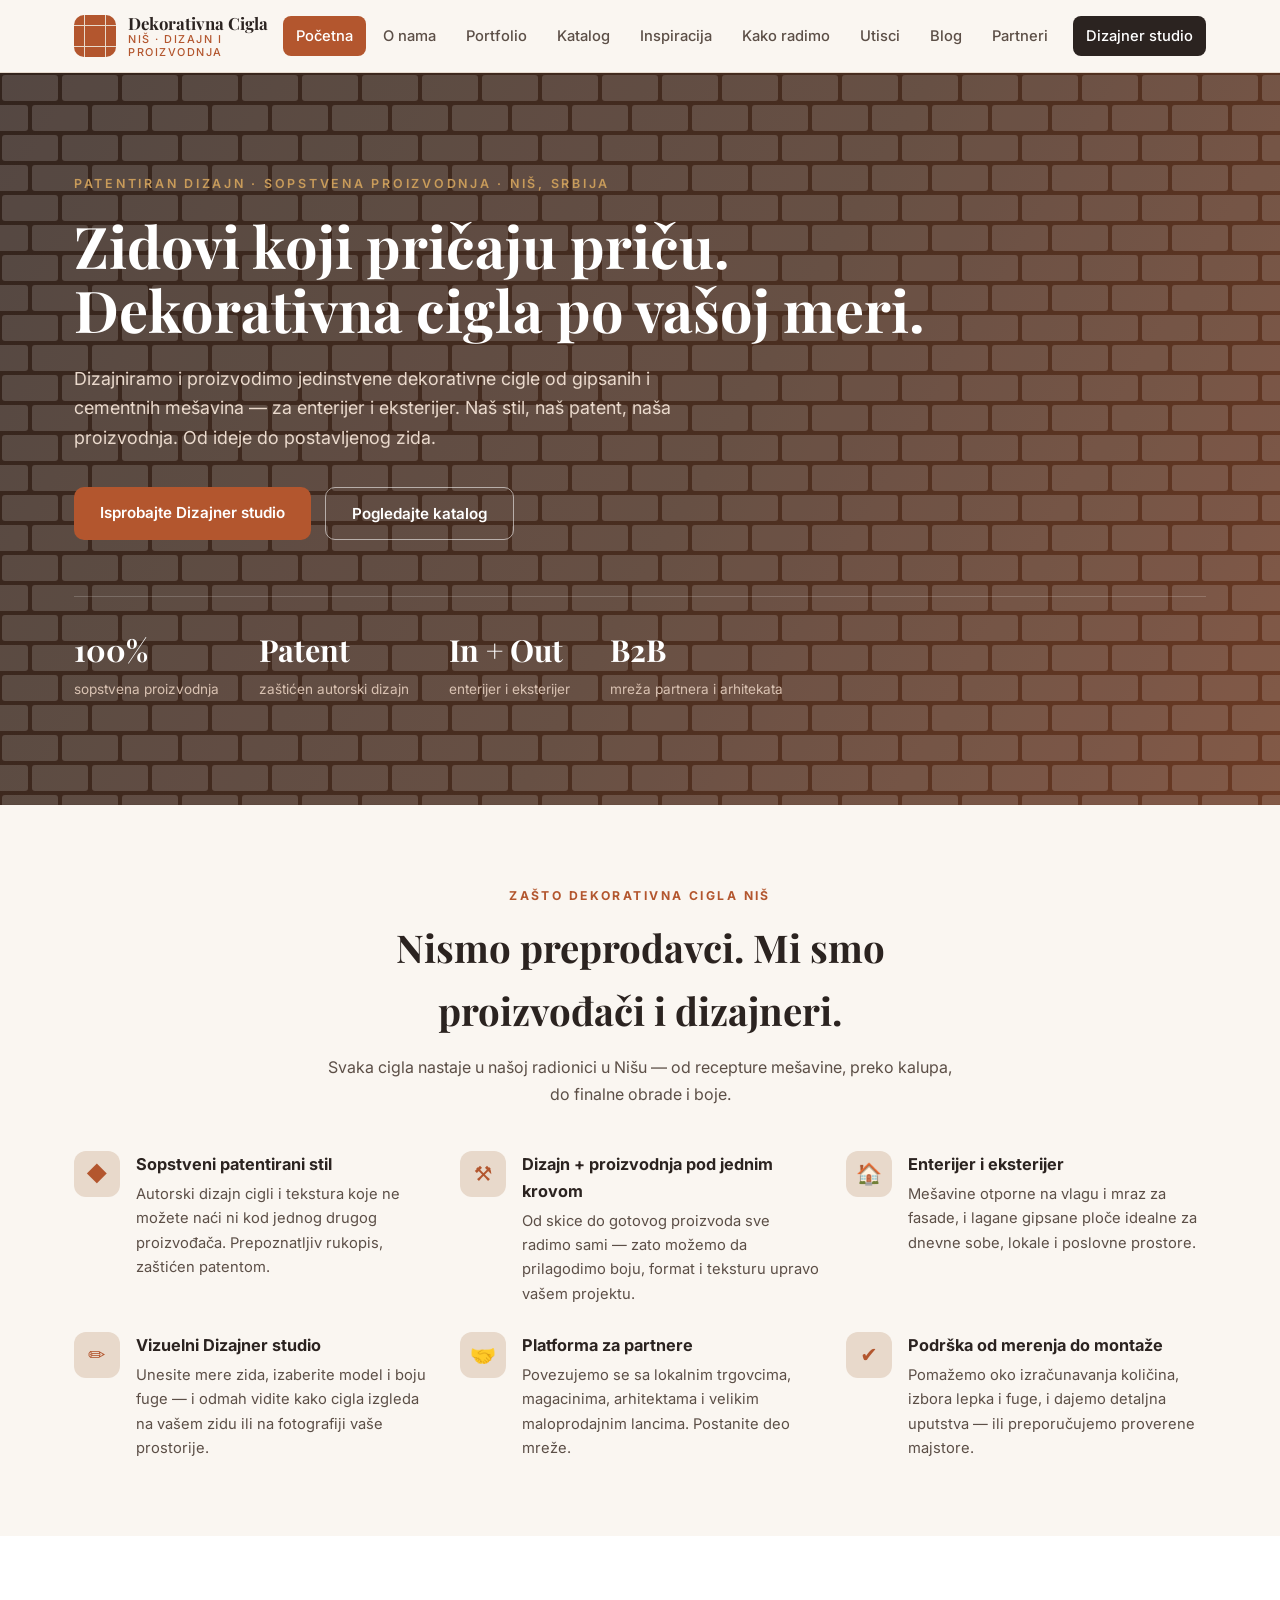
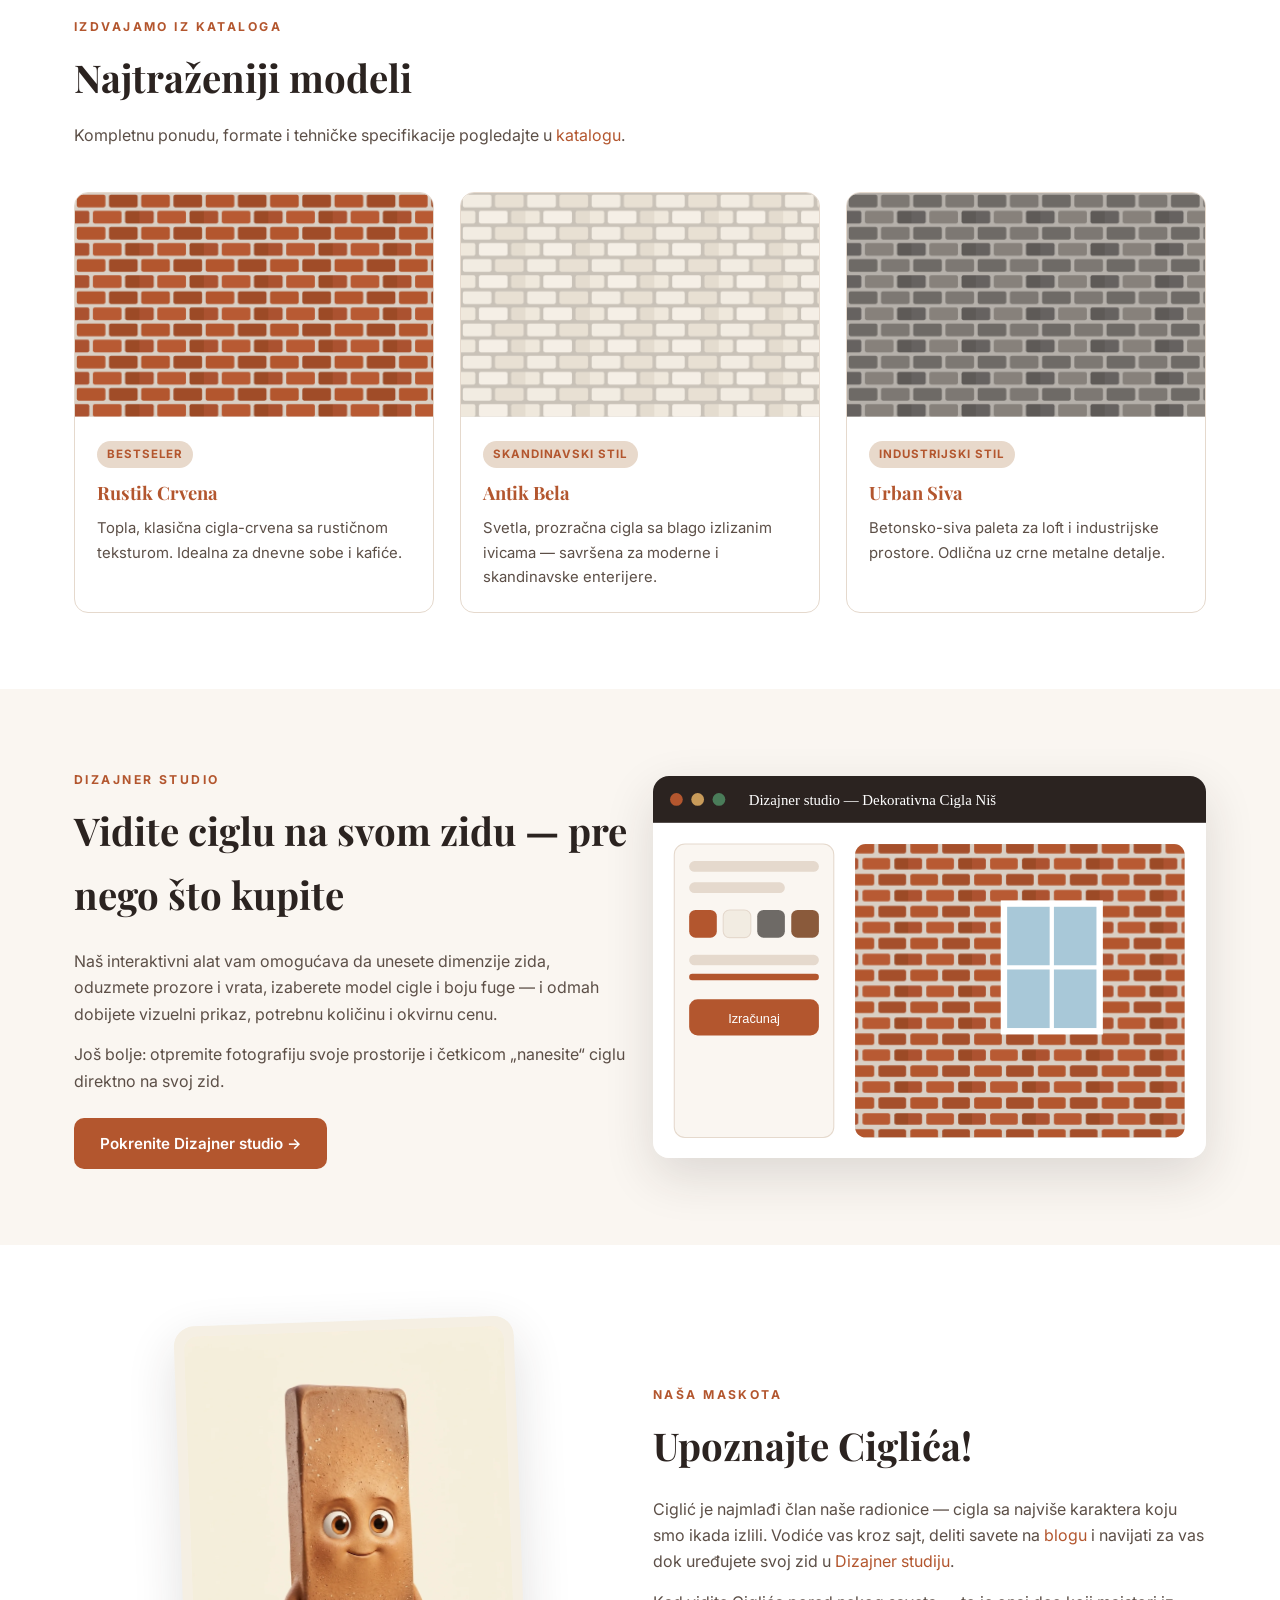
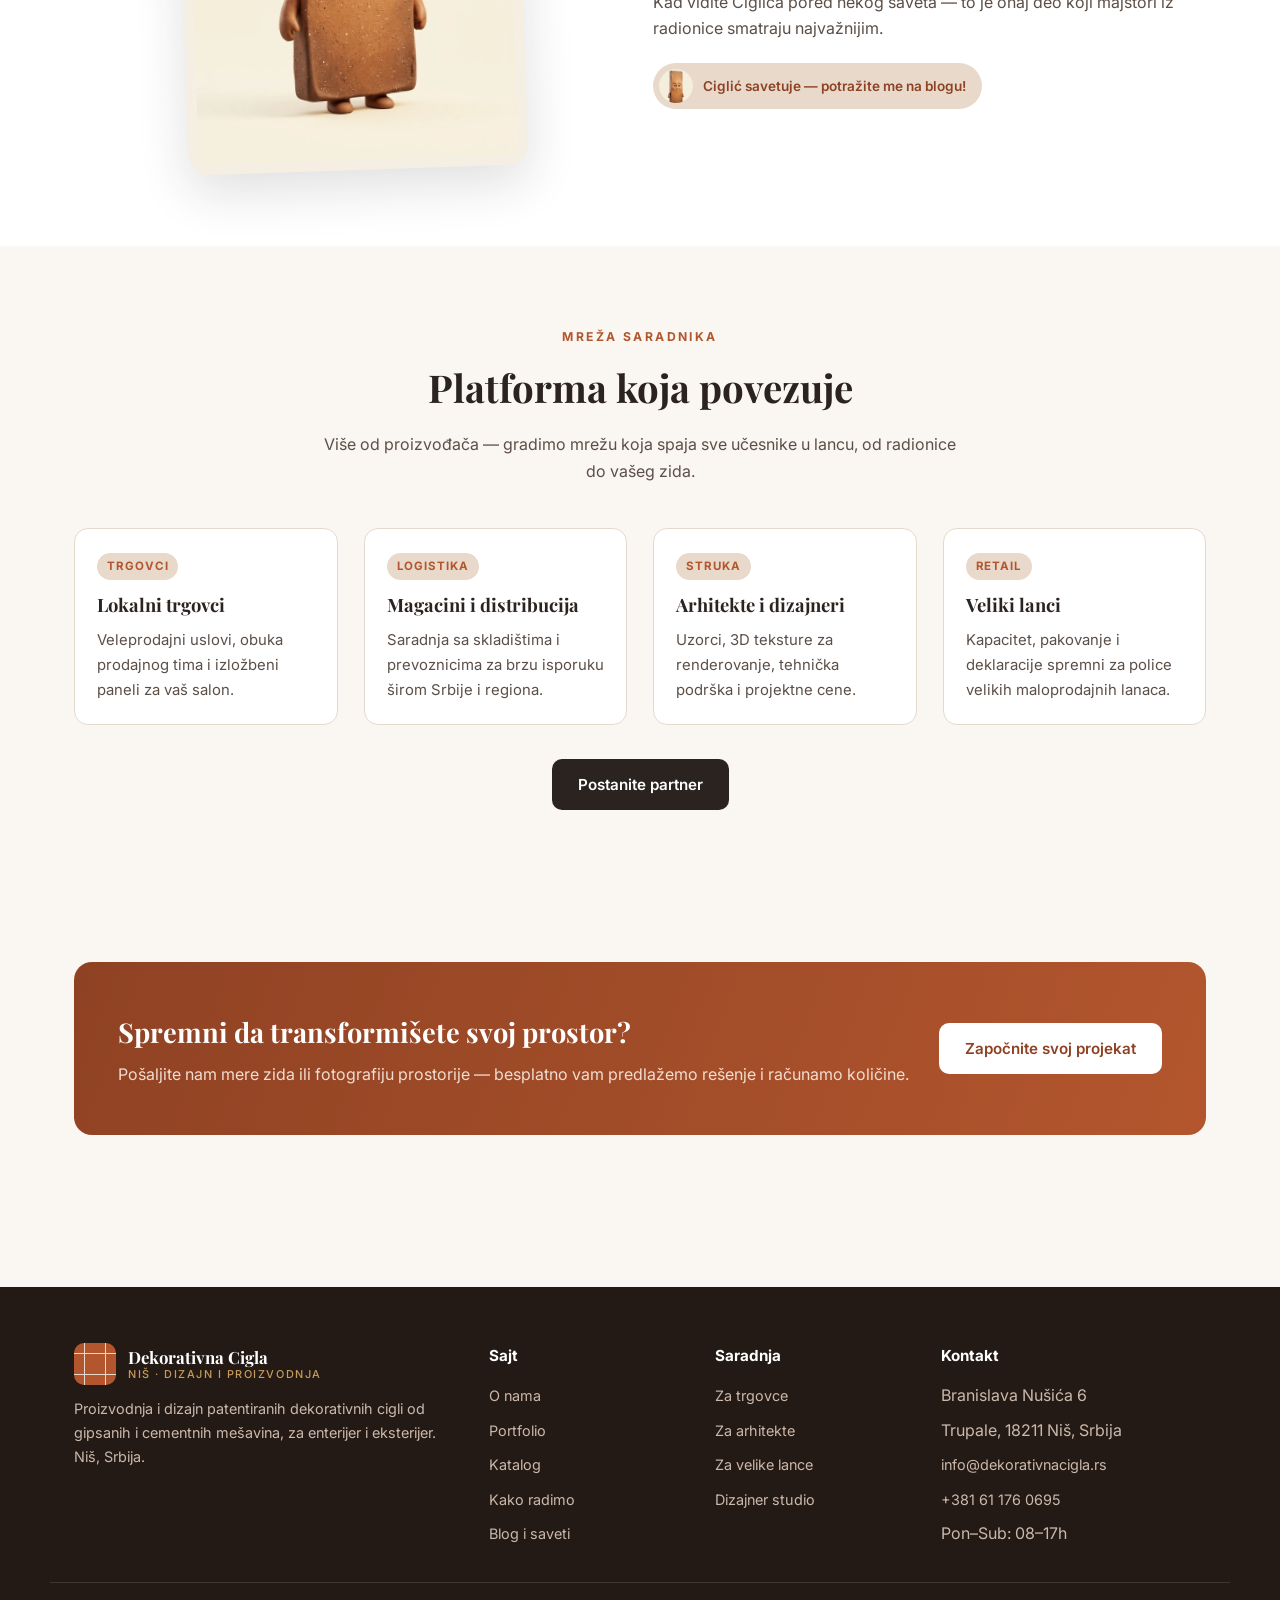
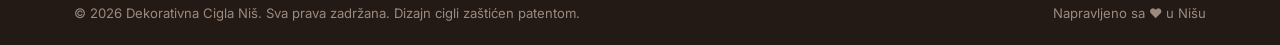
==== commit fb7d1319: "Real contact info: phone and address Replace placeholder phone with +381 61 176 0695 and add the str" ====
--- a/index.html
+++ b/index.html
@@ -362,9 +362,10 @@
     <div>
       <h4>Kontakt</h4>
       <ul>
-        <li>Niš, Srbija</li>
+        <li>Branislava Nušića 6</li>
+        <li>Trupale, 18211 Niš, Srbija</li>
         <li><a href="mailto:info@dekorativnacigla.rs">info@dekorativnacigla.rs</a></li>
-        <li><a href="tel:+38160000000">+381 60 000 0000</a></li>
+        <li><a href="tel:+381611760695">+381 61 176 0695</a></li>
         <li>Pon–Sub: 08–17h</li>
       </ul>
     </div>
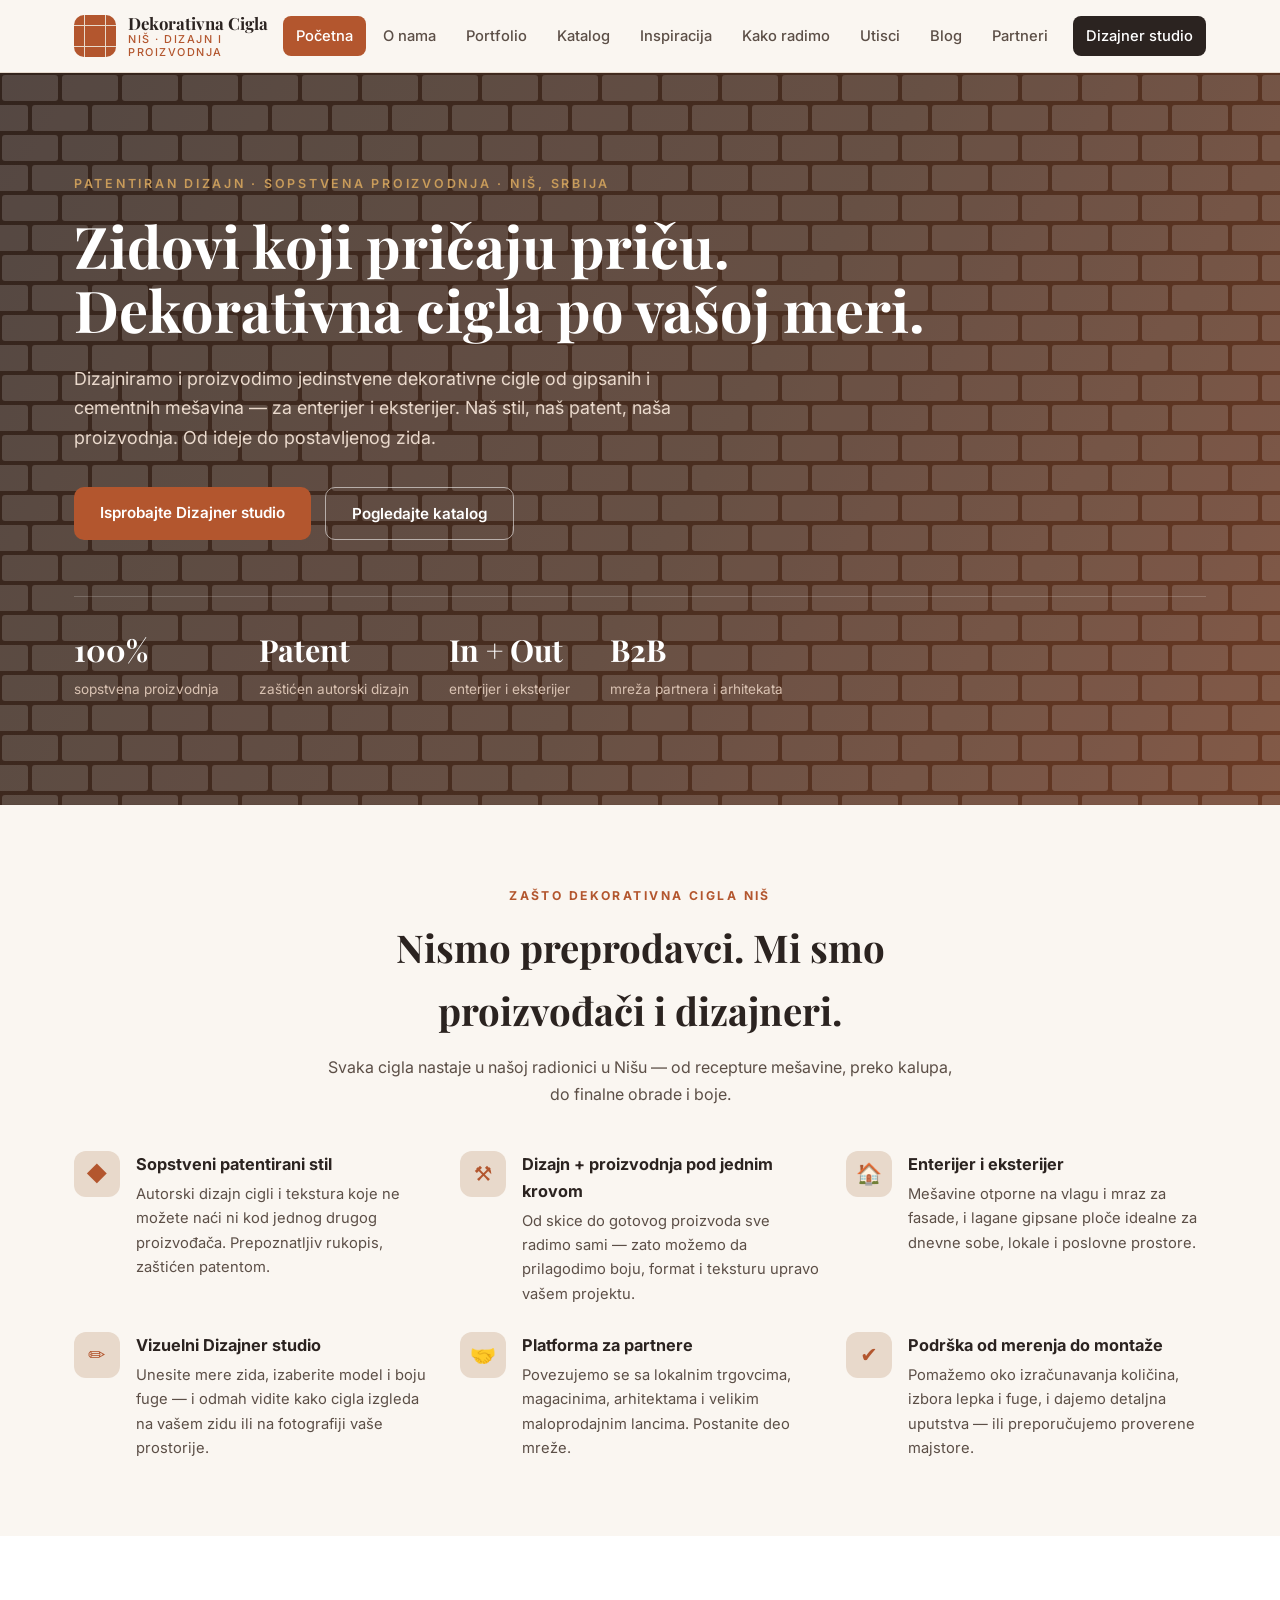
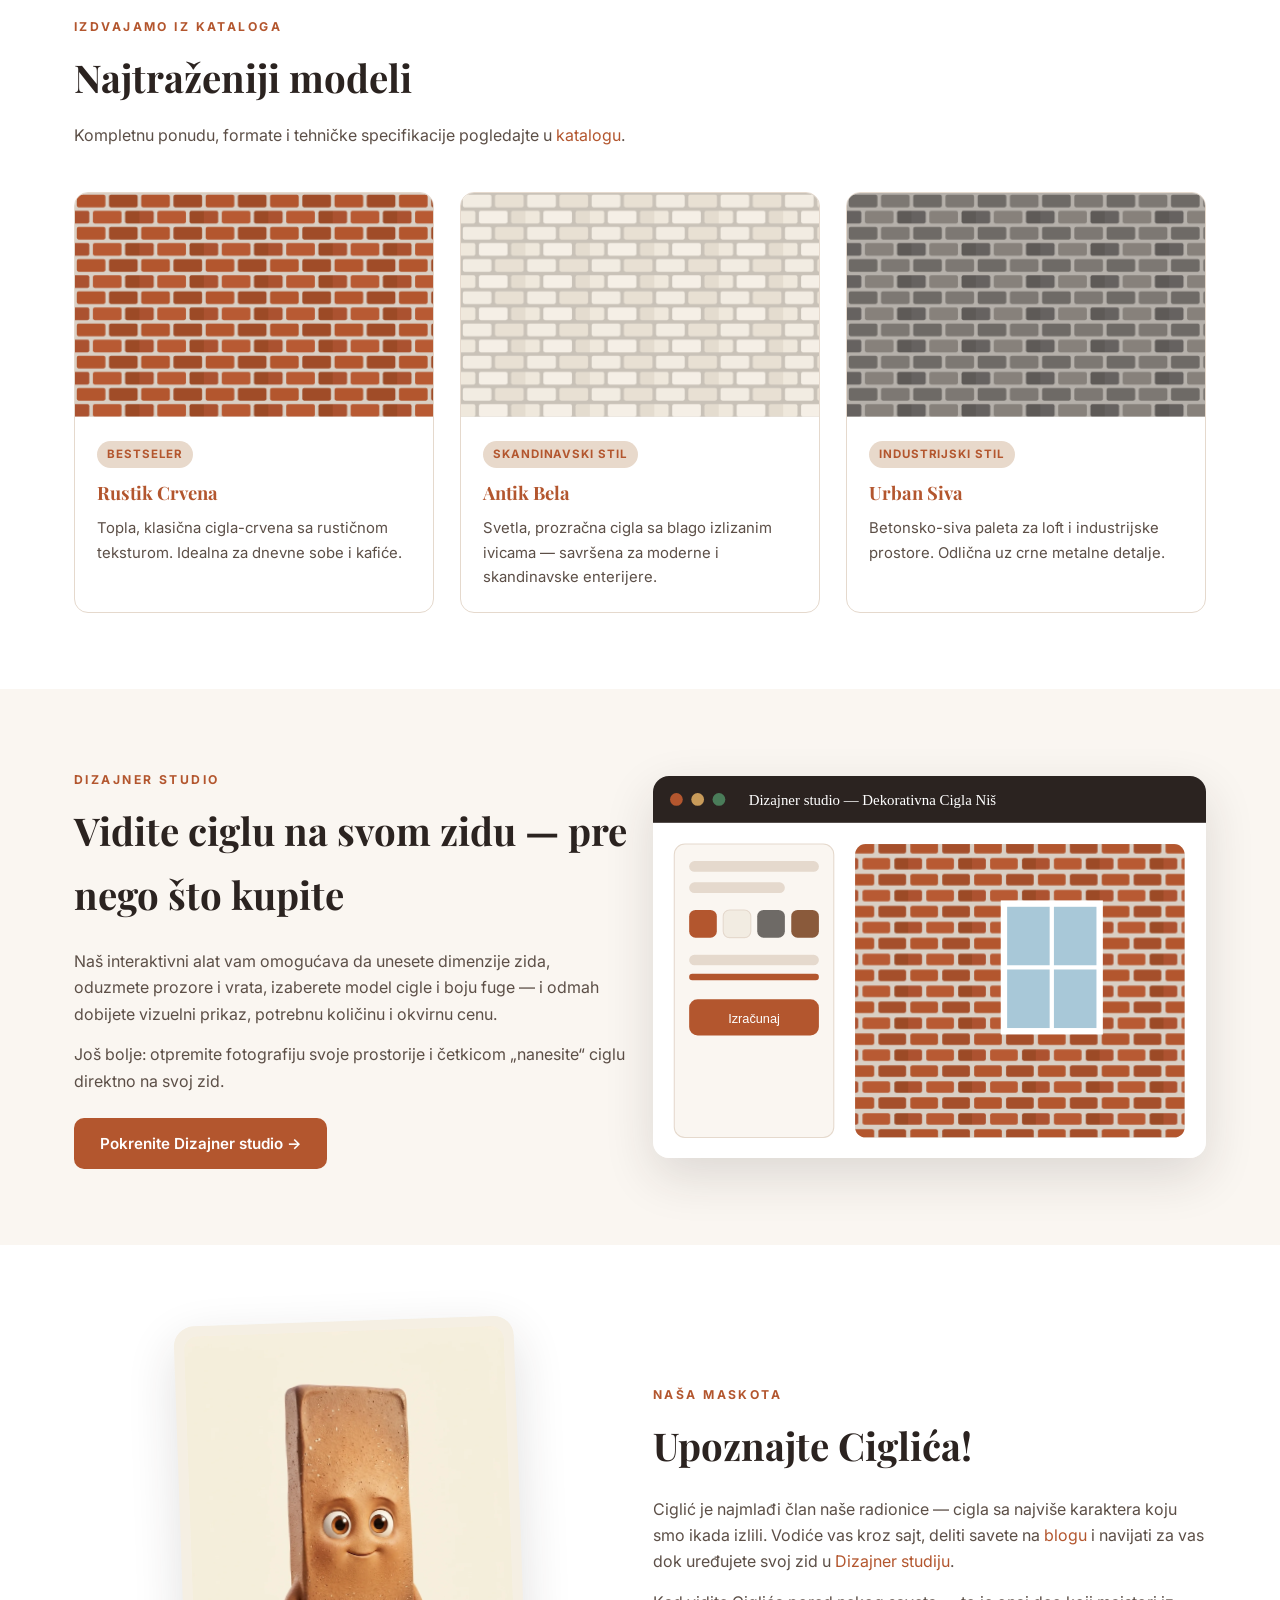
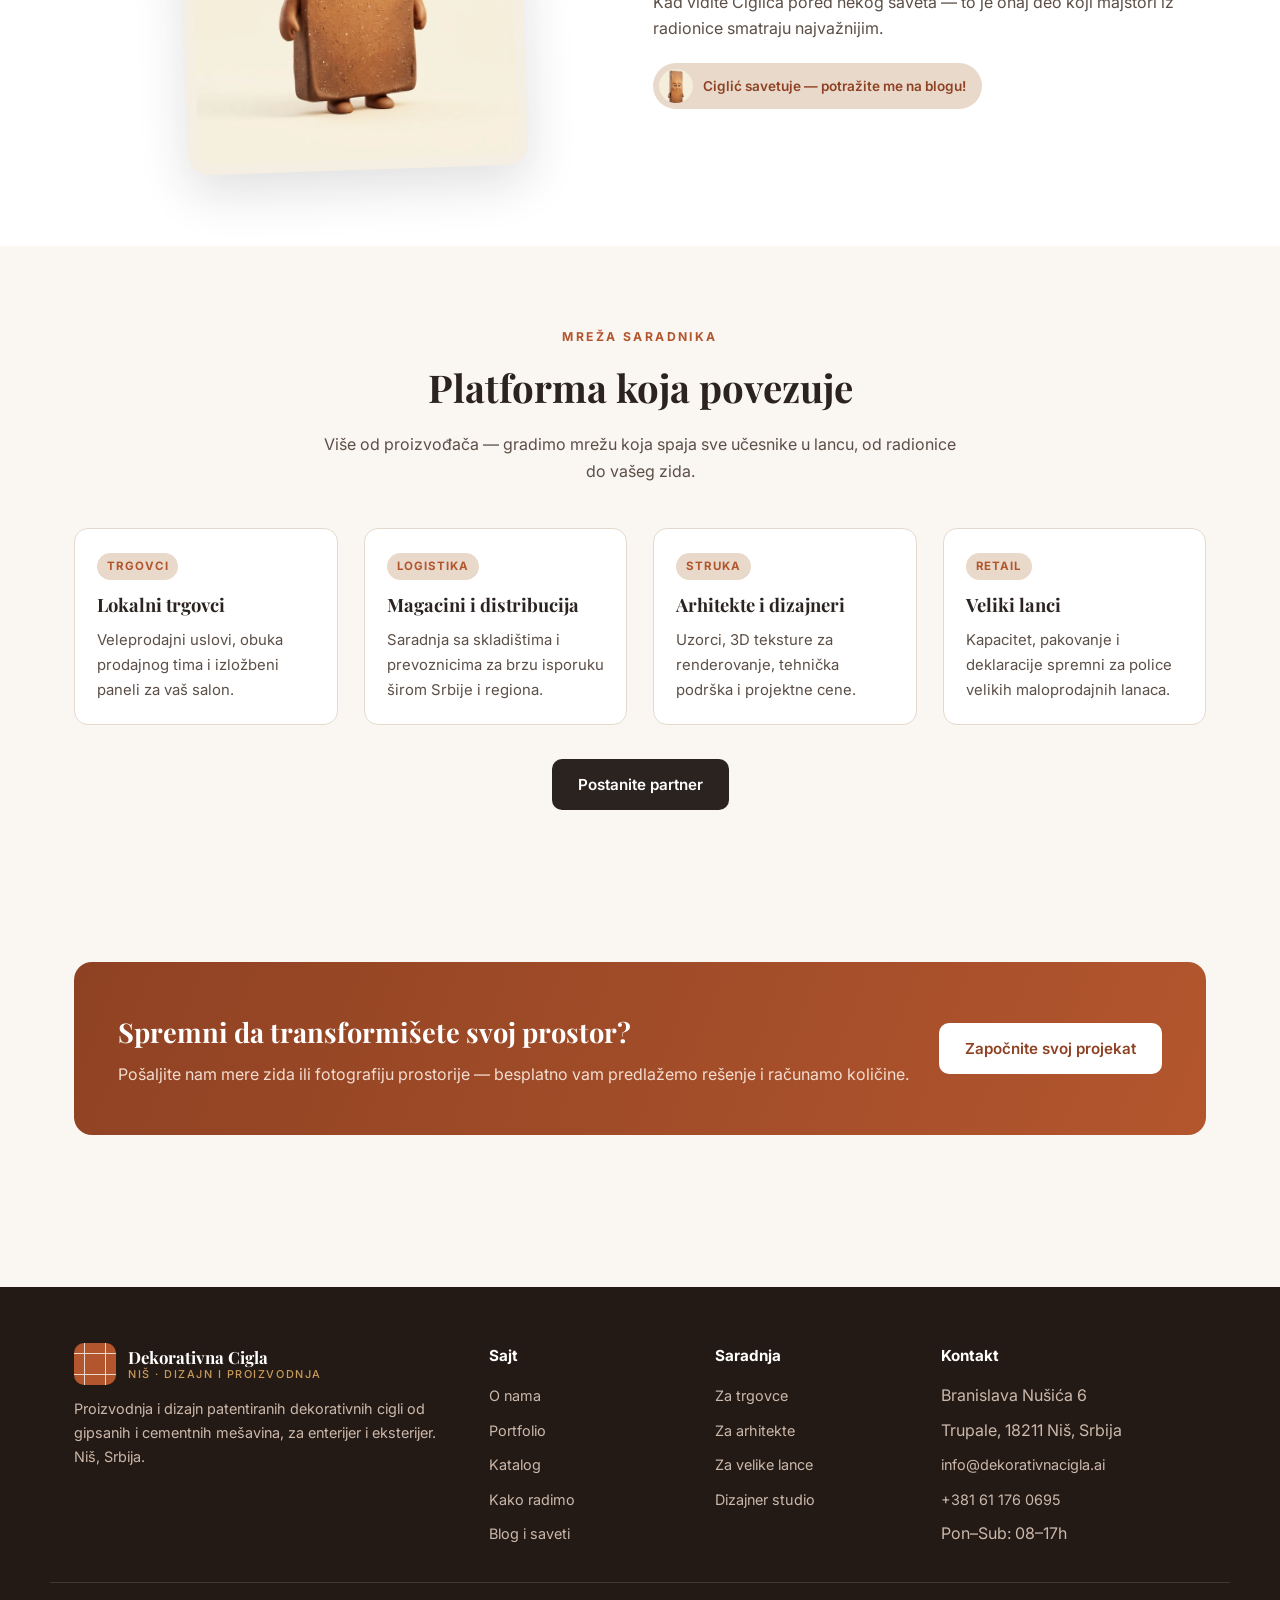
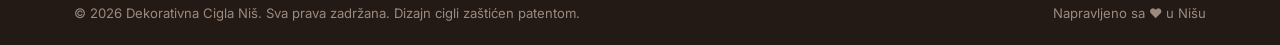
==== commit 92fdd89c: "Set real email address info@dekorativnacigla.ai Footer links and the contact-form mailto fallback no" ====
--- a/index.html
+++ b/index.html
@@ -364,7 +364,7 @@
       <ul>
         <li>Branislava Nušića 6</li>
         <li>Trupale, 18211 Niš, Srbija</li>
-        <li><a href="mailto:info@dekorativnacigla.rs">info@dekorativnacigla.rs</a></li>
+        <li><a href="mailto:info@dekorativnacigla.ai">info@dekorativnacigla.ai</a></li>
         <li><a href="tel:+381611760695">+381 61 176 0695</a></li>
         <li>Pon–Sub: 08–17h</li>
       </ul>
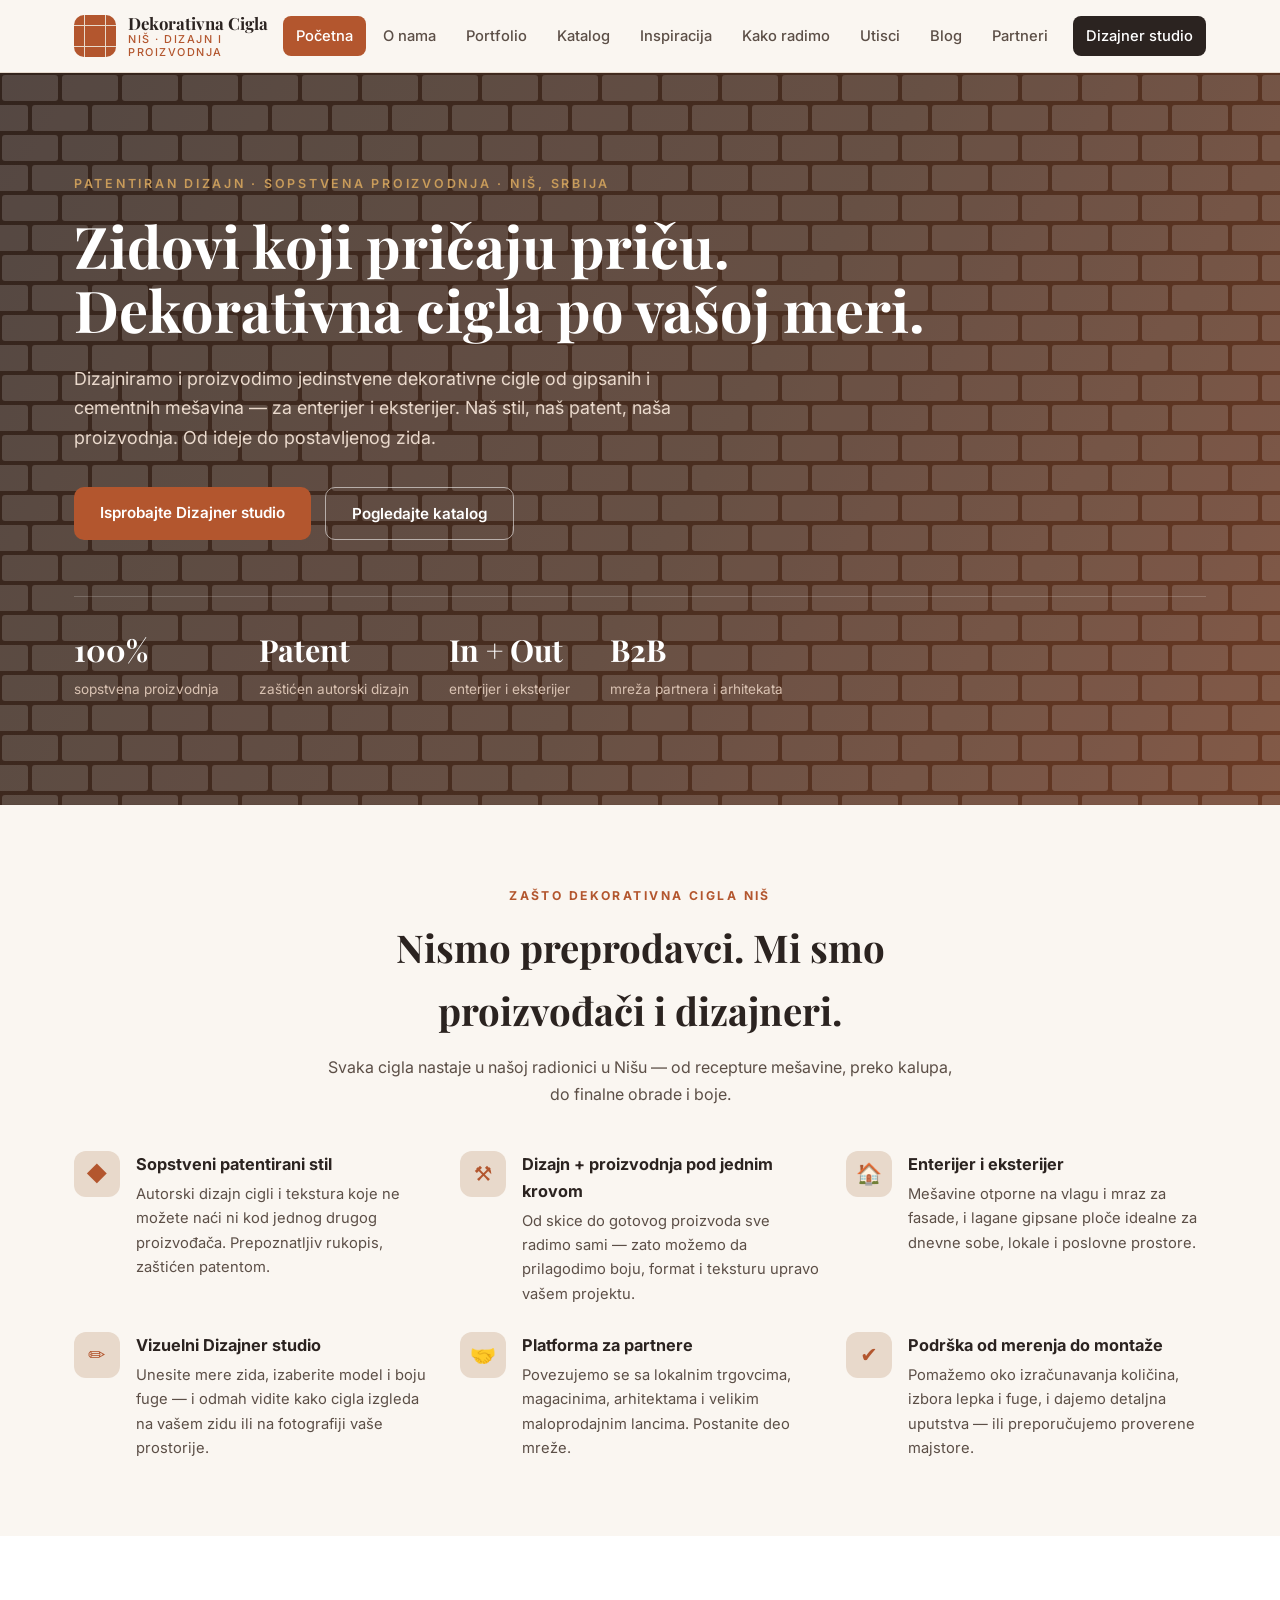
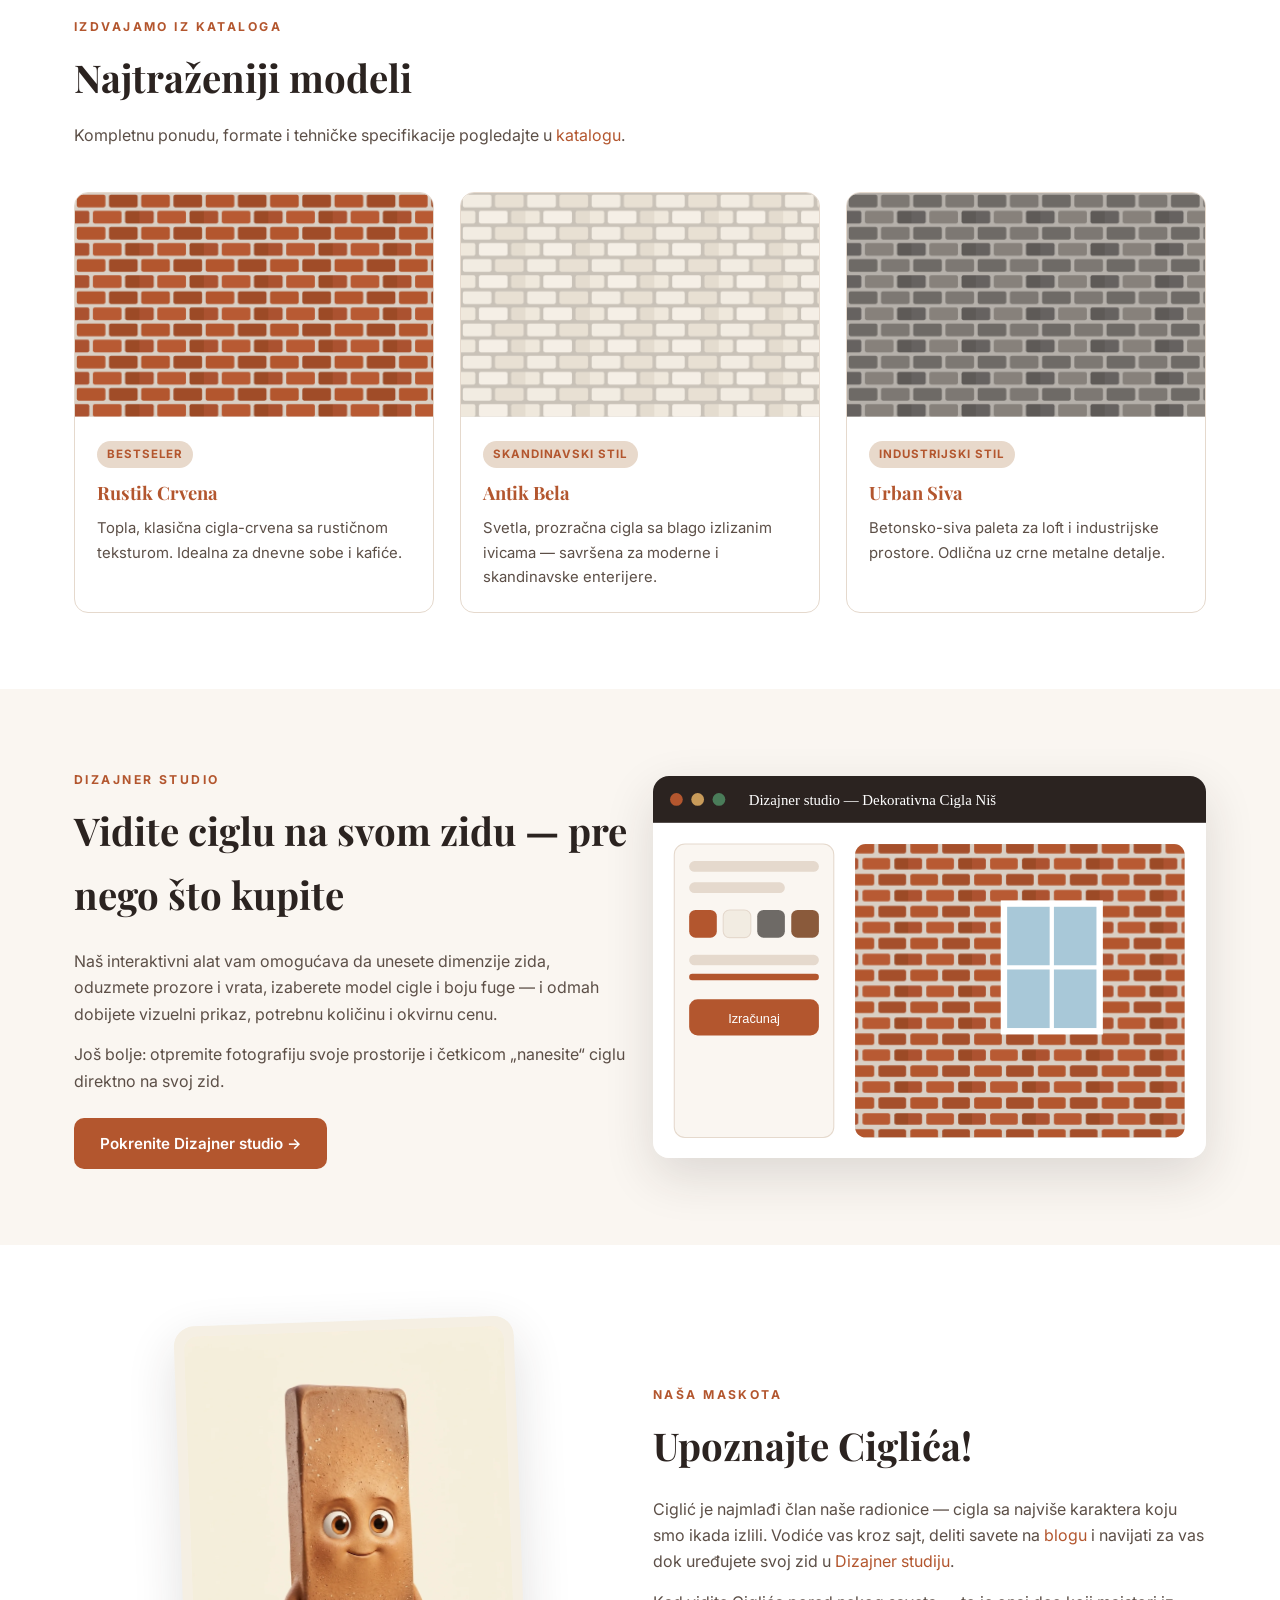
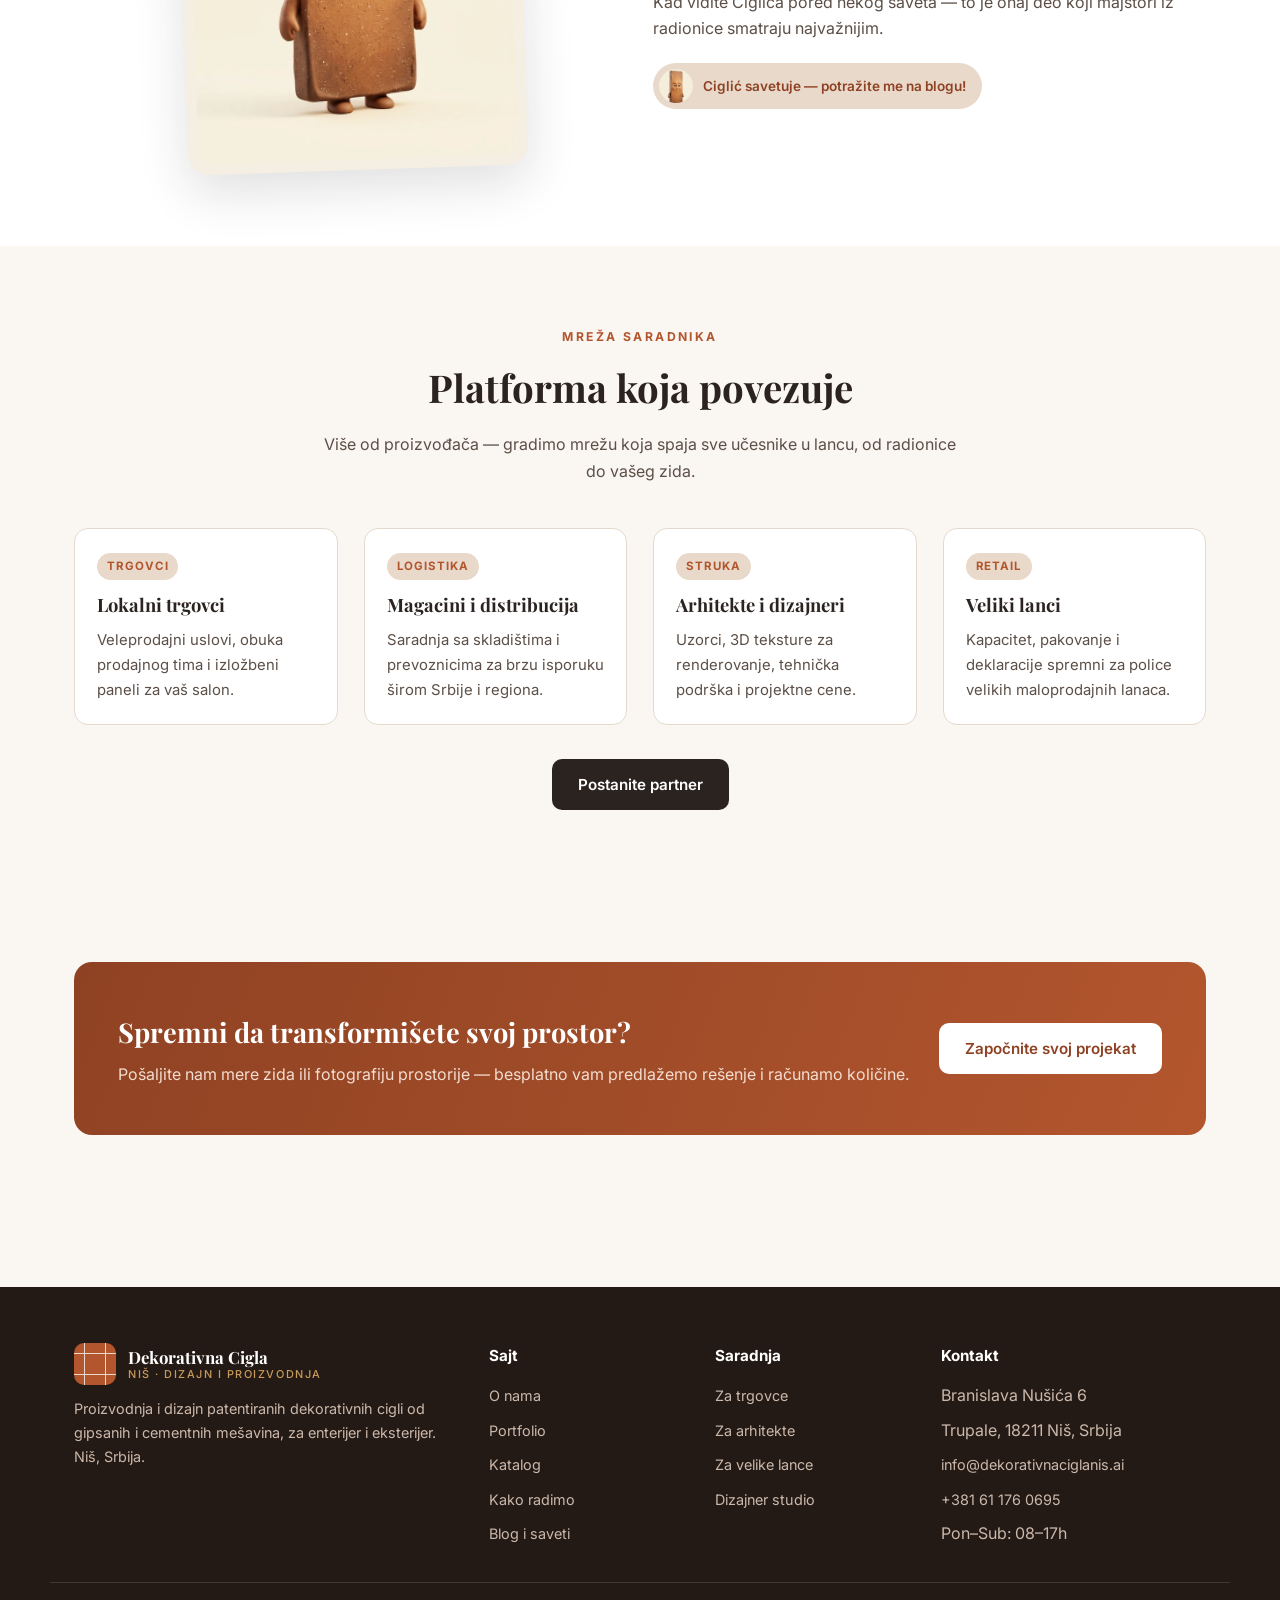
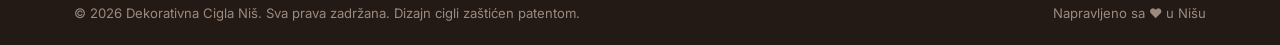
==== commit 0483f0f8: "Correct email domain: info@dekorativnaciglanis.ai Co-Authored-By: Claude Fable 5 <noreply@anthropic." ====
--- a/index.html
+++ b/index.html
@@ -364,7 +364,7 @@
       <ul>
         <li>Branislava Nušića 6</li>
         <li>Trupale, 18211 Niš, Srbija</li>
-        <li><a href="mailto:info@dekorativnacigla.ai">info@dekorativnacigla.ai</a></li>
+        <li><a href="mailto:info@dekorativnaciglanis.ai">info@dekorativnaciglanis.ai</a></li>
         <li><a href="tel:+381611760695">+381 61 176 0695</a></li>
         <li>Pon–Sub: 08–17h</li>
       </ul>
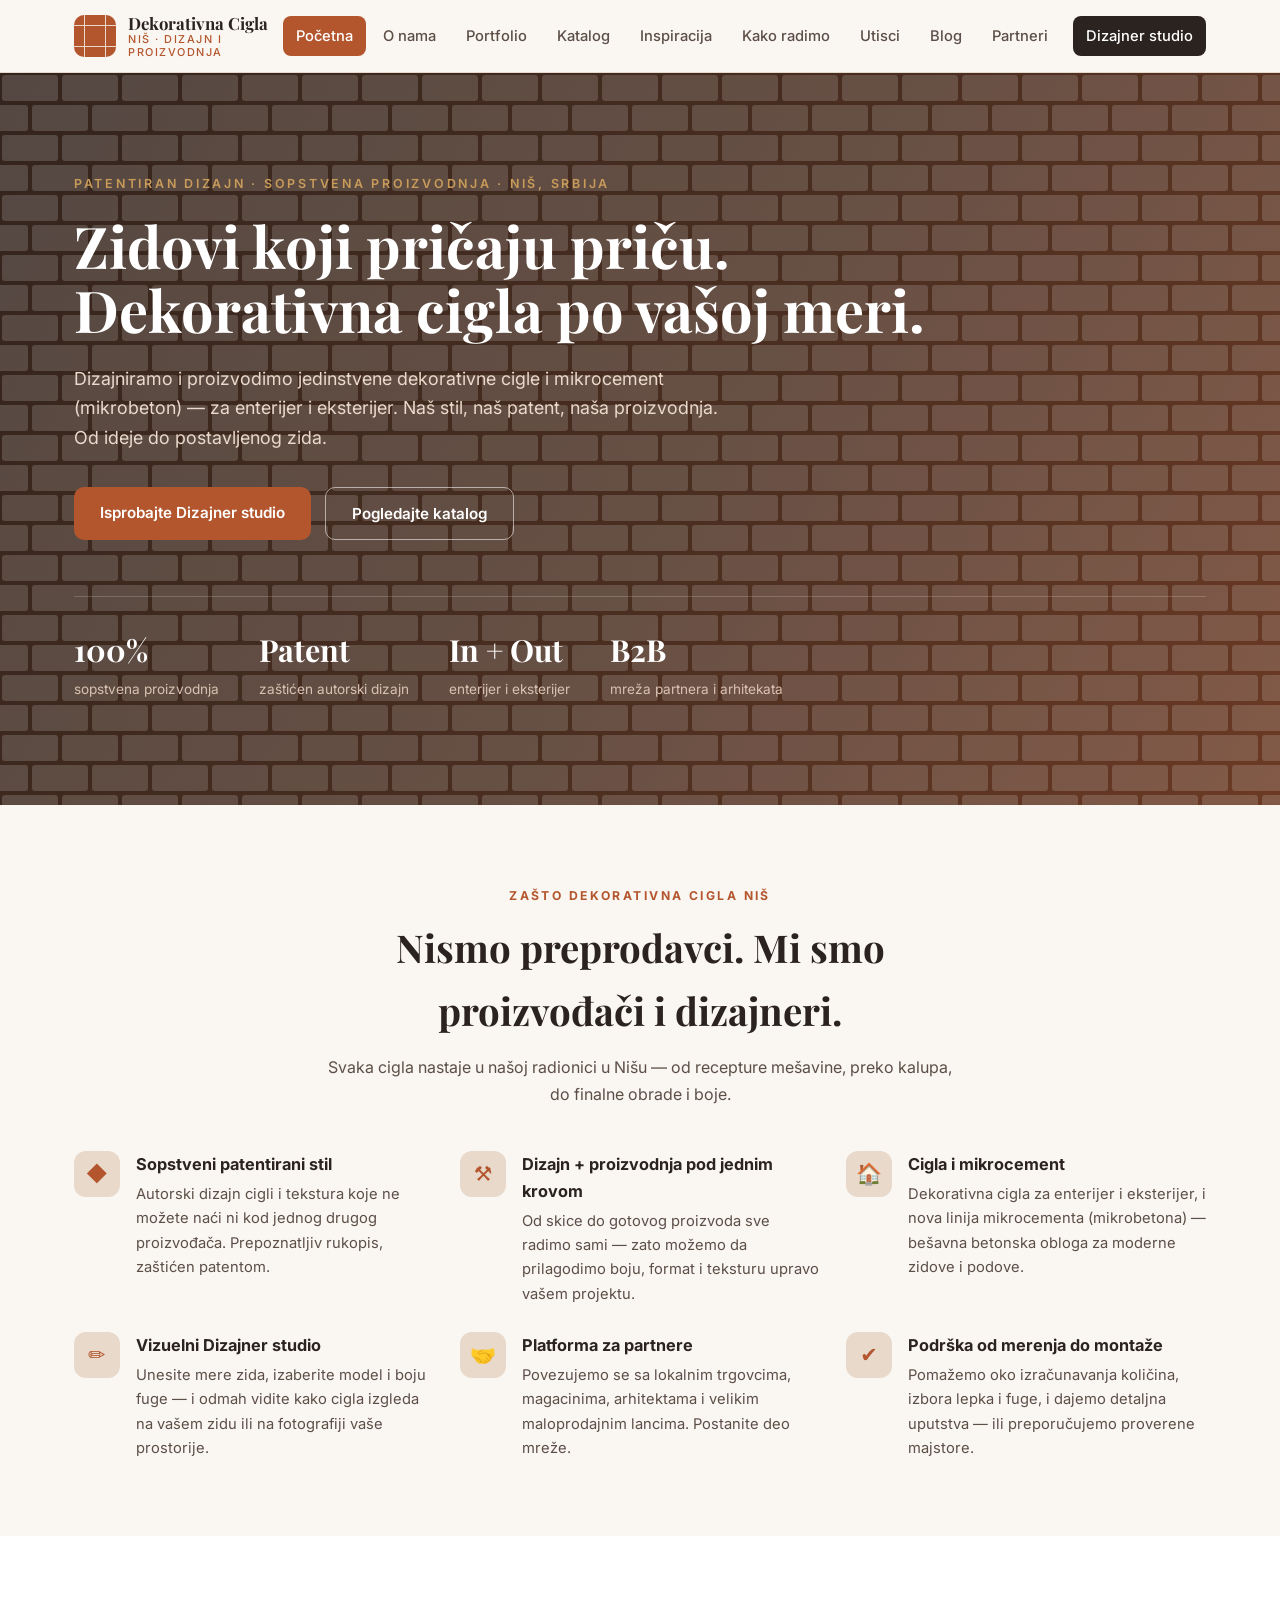
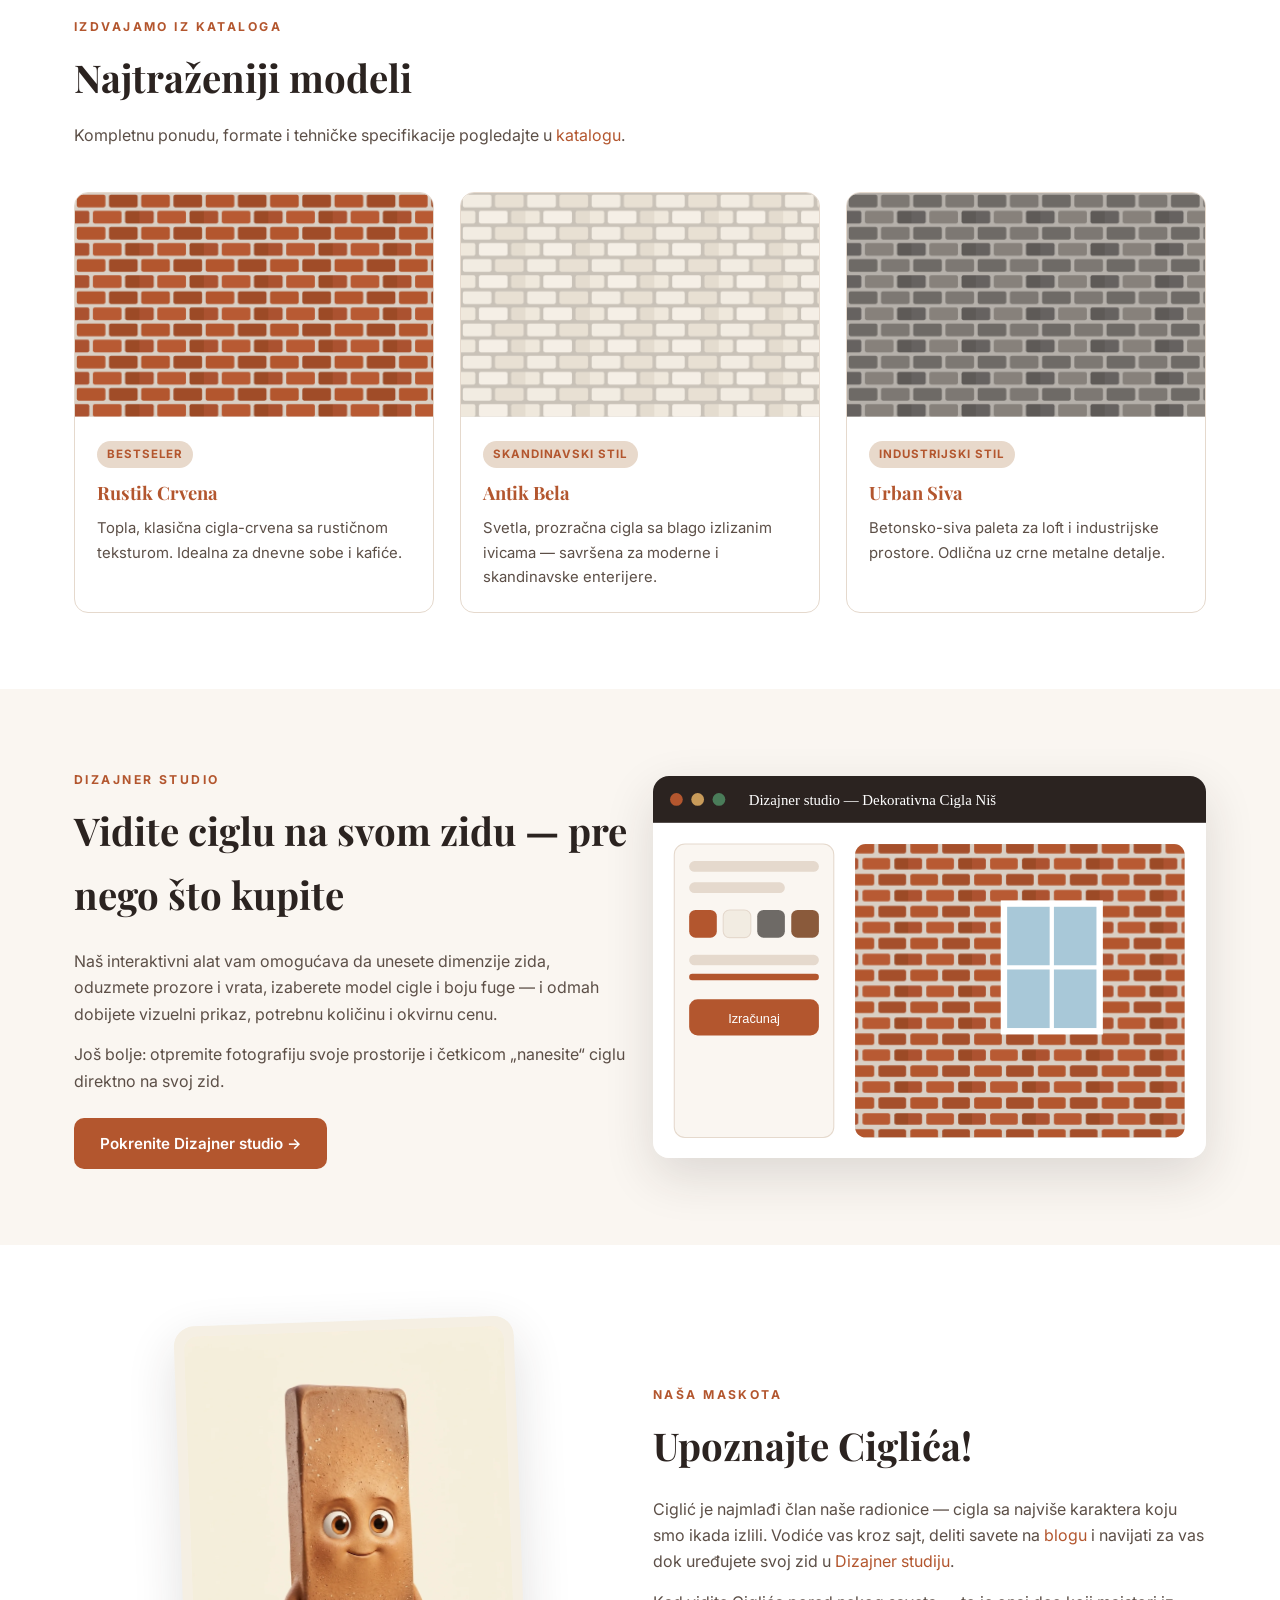
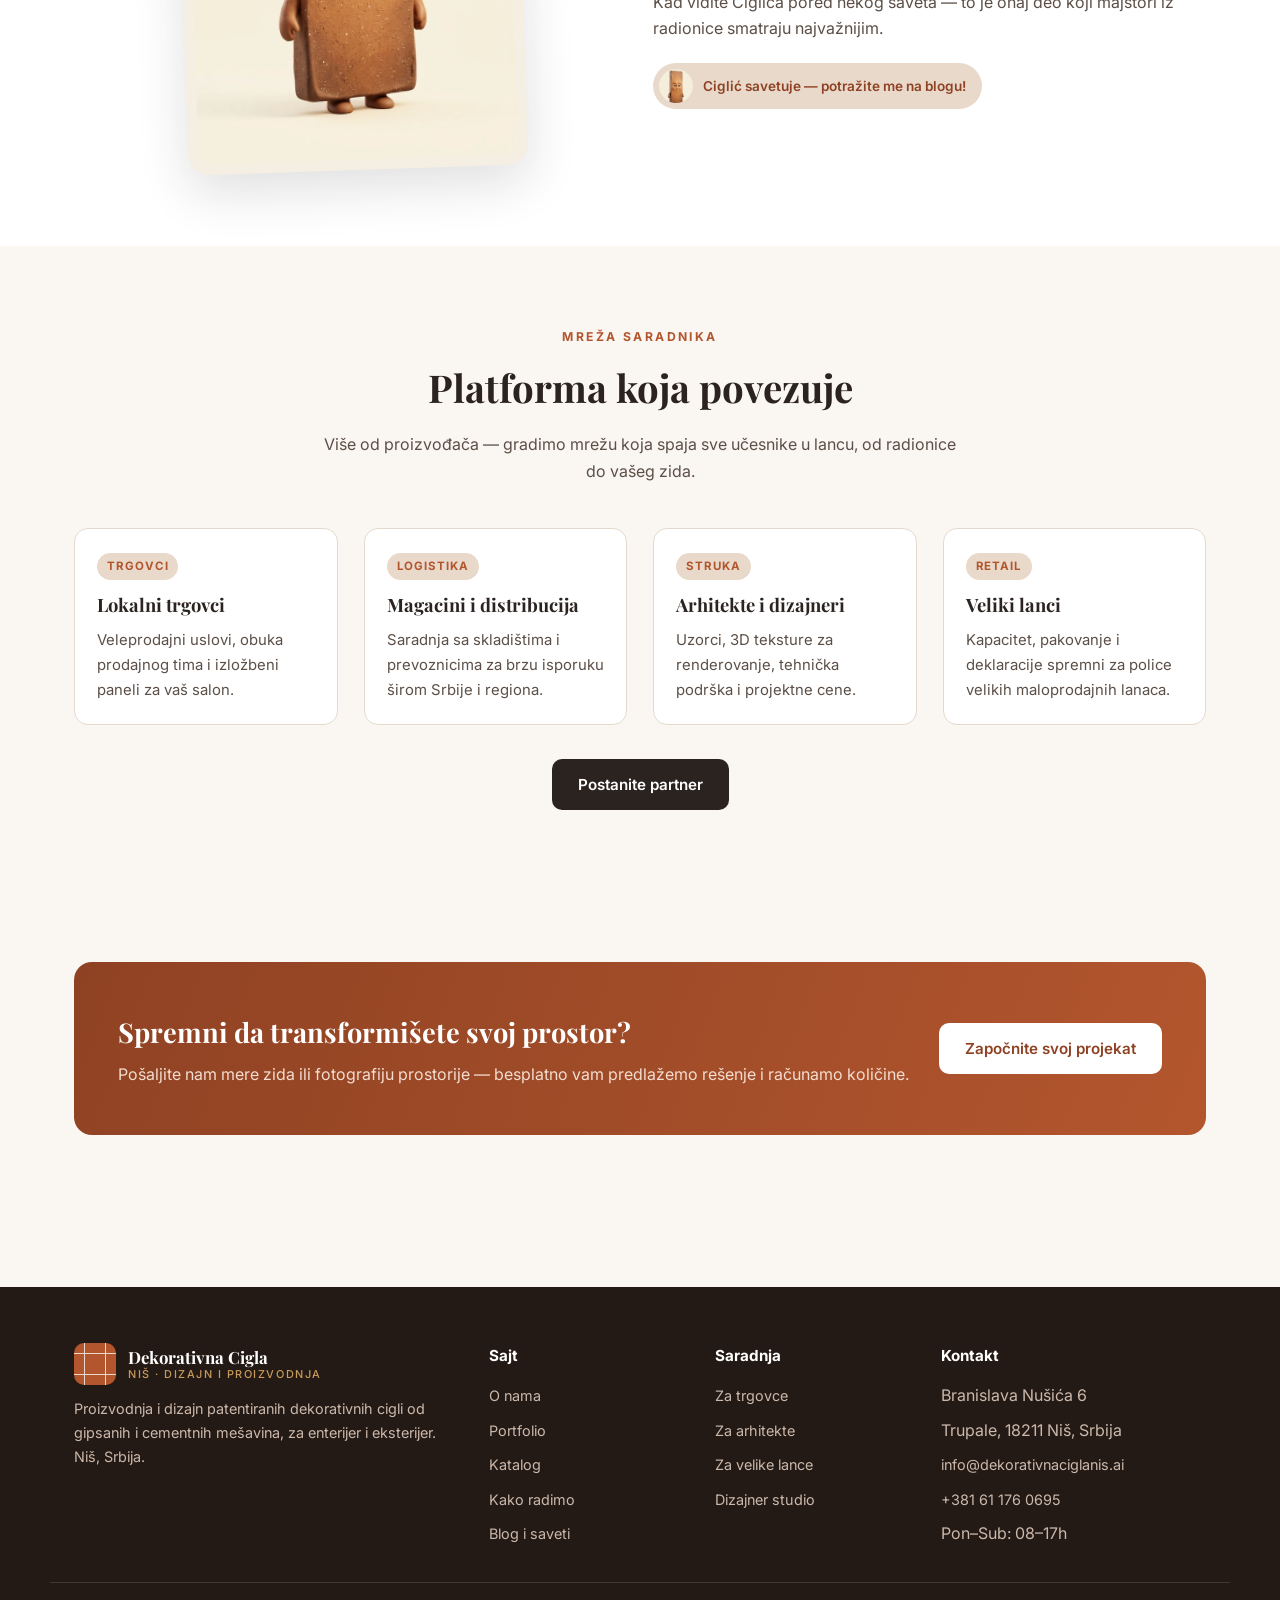
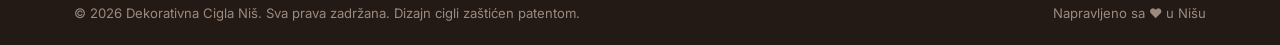
==== commit 33ea87c7: "Promote mikrocement as a product line; drop duplicate portfolio photo New Mikrocement section in the" ====
--- a/index.html
+++ b/index.html
@@ -55,7 +55,7 @@
     <span class="eyebrow">Patentiran dizajn &middot; sopstvena proizvodnja &middot; Niš, Srbija</span>
     <h1>Zidovi koji pričaju priču.<br>Dekorativna cigla po vašoj meri.</h1>
     <p class="lead">
-      Dizajniramo i proizvodimo jedinstvene dekorativne cigle od gipsanih i cementnih mešavina —
+      Dizajniramo i proizvodimo jedinstvene dekorativne cigle i mikrocement (mikrobeton) —
       za enterijer i eksterijer. Naš stil, naš patent, naša proizvodnja. Od ideje do postavljenog zida.
     </p>
     <div class="hero-actions">
@@ -96,8 +96,8 @@
       <div class="feature reveal">
         <div class="icon">🏠</div>
         <div>
-          <h3>Enterijer i eksterijer</h3>
-          <p>Mešavine otporne na vlagu i mraz za fasade, i lagane gipsane ploče idealne za dnevne sobe, lokale i poslovne prostore.</p>
+          <h3>Cigla i mikrocement</h3>
+          <p>Dekorativna cigla za enterijer i eksterijer, i nova linija mikrocementa (mikrobetona) — bešavna betonska obloga za moderne zidove i podove.</p>
         </div>
       </div>
       <div class="feature reveal">
--- a/css/style.css
+++ b/css/style.css
@@ -382,6 +382,45 @@
 .toolbar { display: flex; gap: 10px; flex-wrap: wrap; margin-top: 14px; justify-content: center; }
 .toolbar .btn { padding: 9px 18px; font-size: .85rem; }
 
+/* ---------- Dizajner: Ciglić dugme ---------- */
+.ciglic-btn { width: 100%; display: flex; align-items: center; justify-content: center; gap: 10px; }
+.ciglic-btn-img {
+  width: 28px; height: 28px; border-radius: 50%; flex: none;
+  object-fit: cover; object-position: 50% 38%;
+  box-shadow: 0 0 0 2px rgba(255,255,255,.7);
+}
+.ciglic-btn:disabled { opacity: .6; cursor: wait; transform: none; }
+
+/* ---------- Dizajner: gotove prostorije ---------- */
+.preset-grid { display: grid; grid-template-columns: 1fr 1fr; gap: 8px; margin-top: 6px; }
+.preset-thumb {
+  position: relative; height: 64px; border-radius: 10px; border: 2px solid var(--line);
+  background-size: cover; background-position: center; cursor: pointer; overflow: hidden; padding: 0;
+}
+.preset-thumb:hover { border-color: var(--brick); }
+.preset-thumb span {
+  position: absolute; left: 0; right: 0; bottom: 0; font-size: .68rem; font-weight: 600;
+  background: rgba(24,17,13,.65); color: #fff; padding: 3px 6px; text-align: center;
+}
+
+/* ---------- Štampana ponuda ---------- */
+#print-quote { display: none; }
+@media print {
+  body > *:not(#print-quote) { display: none !important; }
+  #print-quote { display: block; font-family: var(--font-body); color: #2b2320; padding: 10mm; }
+  #print-quote .pq-head { display: flex; justify-content: space-between; align-items: flex-start; border-bottom: 3px solid #b3562e; padding-bottom: 10px; margin-bottom: 16px; }
+  #print-quote .pq-brand { font-family: var(--font-display); font-size: 20pt; font-weight: 700; color: #b3562e; }
+  #print-quote .pq-sub { font-size: 9pt; color: #5c4f47; }
+  #print-quote .pq-date { font-size: 10pt; color: #5c4f47; }
+  #print-quote h1 { font-family: var(--font-display); font-size: 16pt; margin: 0 0 12px; }
+  #print-quote img { max-width: 100%; max-height: 90mm; border-radius: 8px; margin-bottom: 14px; }
+  #print-quote .pq-table { width: 100%; border-collapse: collapse; font-size: 11pt; }
+  #print-quote .pq-table th, #print-quote .pq-table td { text-align: left; padding: 7px 10px; border-bottom: 1px solid #e5d9cd; }
+  #print-quote .pq-table th { width: 45%; color: #5c4f47; font-weight: 600; }
+  #print-quote .pq-note { font-size: 9pt; color: #5c4f47; margin-top: 12px; }
+  #print-quote .pq-foot { margin-top: 18px; padding-top: 10px; border-top: 1px solid #e5d9cd; font-size: 9pt; color: #5c4f47; }
+}
+
 /* ---------- Partneri ---------- */
 .partner-type {
   border-left: 4px solid var(--brick); padding-left: 20px;
@@ -411,7 +450,44 @@
 .lightbox .lb-note { color: #a08d80; font-size: .78rem; margin-top: 6px; }
 .lightbox .lb-close {
   position: absolute; top: 18px; right: 22px; background: none; border: none;
-  color: #fff; font-size: 2rem; cursor: pointer; line-height: 1;
+  color: #fff; font-size: 2rem; cursor: pointer; line-height: 1; z-index: 2;
+}
+.lightbox .lb-nav {
+  position: absolute; top: 50%; transform: translateY(-50%); z-index: 2;
+  background: rgba(255,255,255,.12); border: 1px solid rgba(255,255,255,.35);
+  color: #fff; font-size: 2rem; line-height: 1; width: 52px; height: 52px;
+  border-radius: 50%; cursor: pointer; display: grid; place-items: center;
+  transition: background .15s;
+}
+.lightbox .lb-nav:hover { background: rgba(179,86,46,.85); }
+.lightbox .lb-prev { left: 18px; }
+.lightbox .lb-next { right: 18px; }
+.lightbox .lb-counter {
+  color: #e8d9cb; font-size: .82rem; letter-spacing: .05em; margin-bottom: 10px;
+  font-weight: 600;
+}
+.lightbox .lb-thumbs {
+  display: flex; gap: 8px; justify-content: center; flex-wrap: wrap; margin-top: 16px;
+}
+.lightbox .lb-thumb {
+  width: 62px; height: 44px; border-radius: 7px; border: 2px solid transparent;
+  background-size: cover; background-position: center; cursor: pointer; padding: 0;
+  opacity: .55; transition: opacity .15s, border-color .15s;
+}
+.lightbox .lb-thumb:hover { opacity: .85; }
+.lightbox .lb-thumb.active { opacity: 1; border-color: var(--brick-light); }
+@media (max-width: 640px) {
+  .lightbox .lb-nav { width: 42px; height: 42px; font-size: 1.6rem; }
+  .lightbox .lb-prev { left: 6px; } .lightbox .lb-next { right: 6px; }
+}
+
+/* Kartica sa više slika (galerija) */
+.card-media { position: relative; }
+.gallery-badge {
+  position: absolute; top: 10px; right: 10px; z-index: 1;
+  background: rgba(24,17,13,.72); color: #fff; font-size: .74rem; font-weight: 600;
+  padding: 4px 9px; border-radius: 99px; display: flex; align-items: center; gap: 4px;
+  pointer-events: none;
 }
 .card-peek {
   display: inline-block; margin-top: 10px; font-size: .85rem; font-weight: 600;
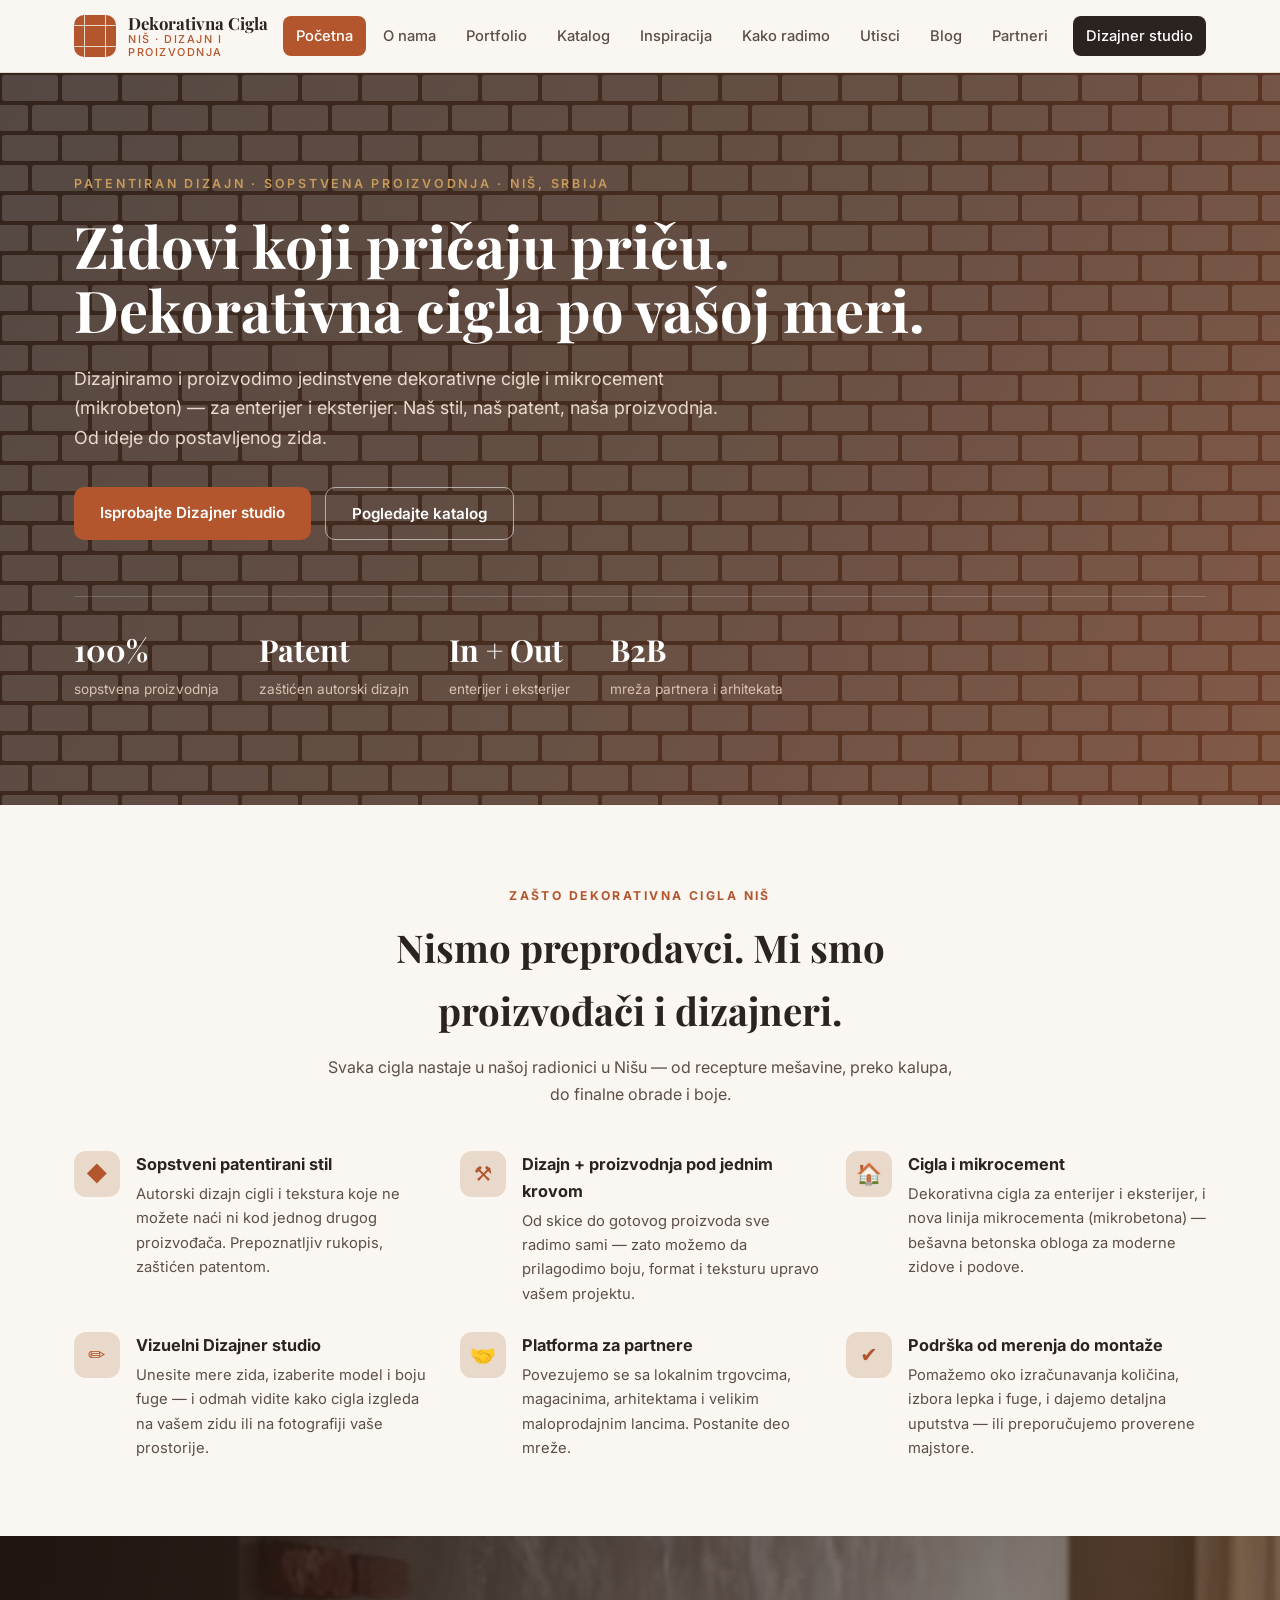
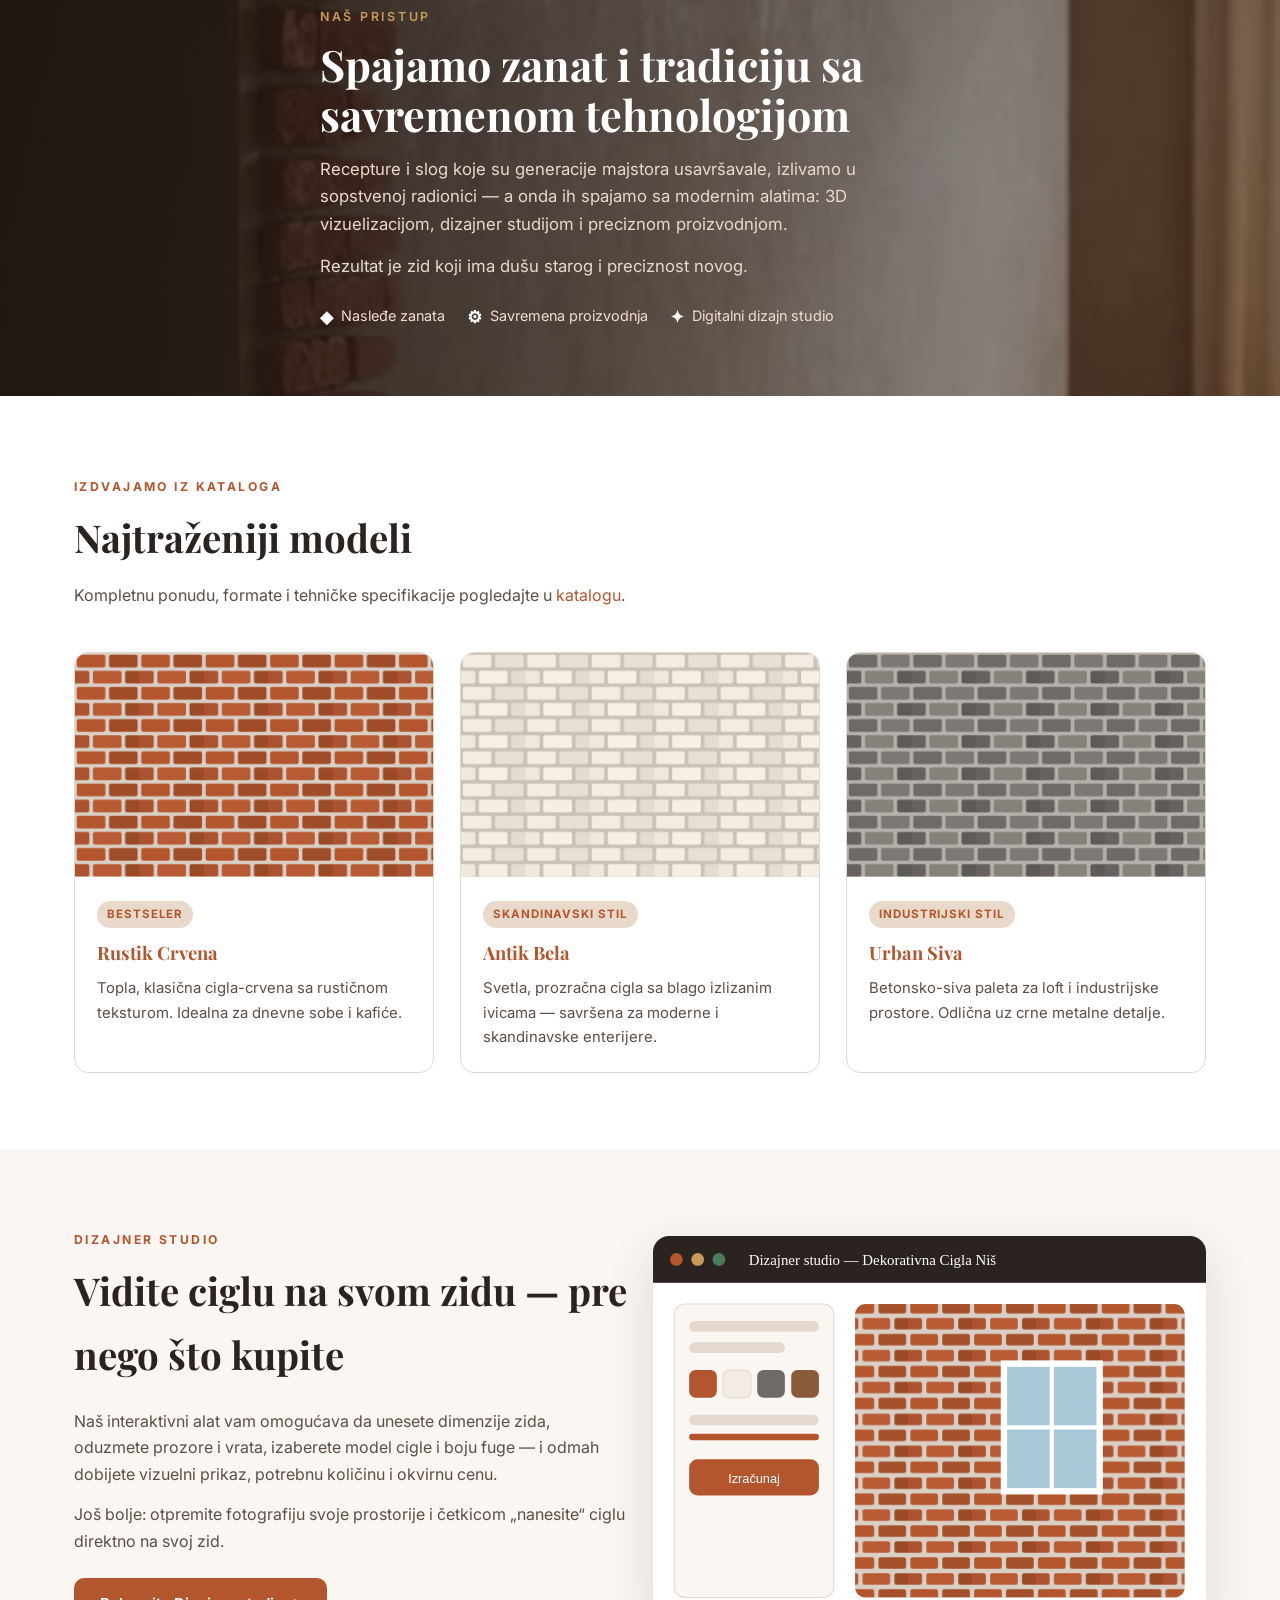
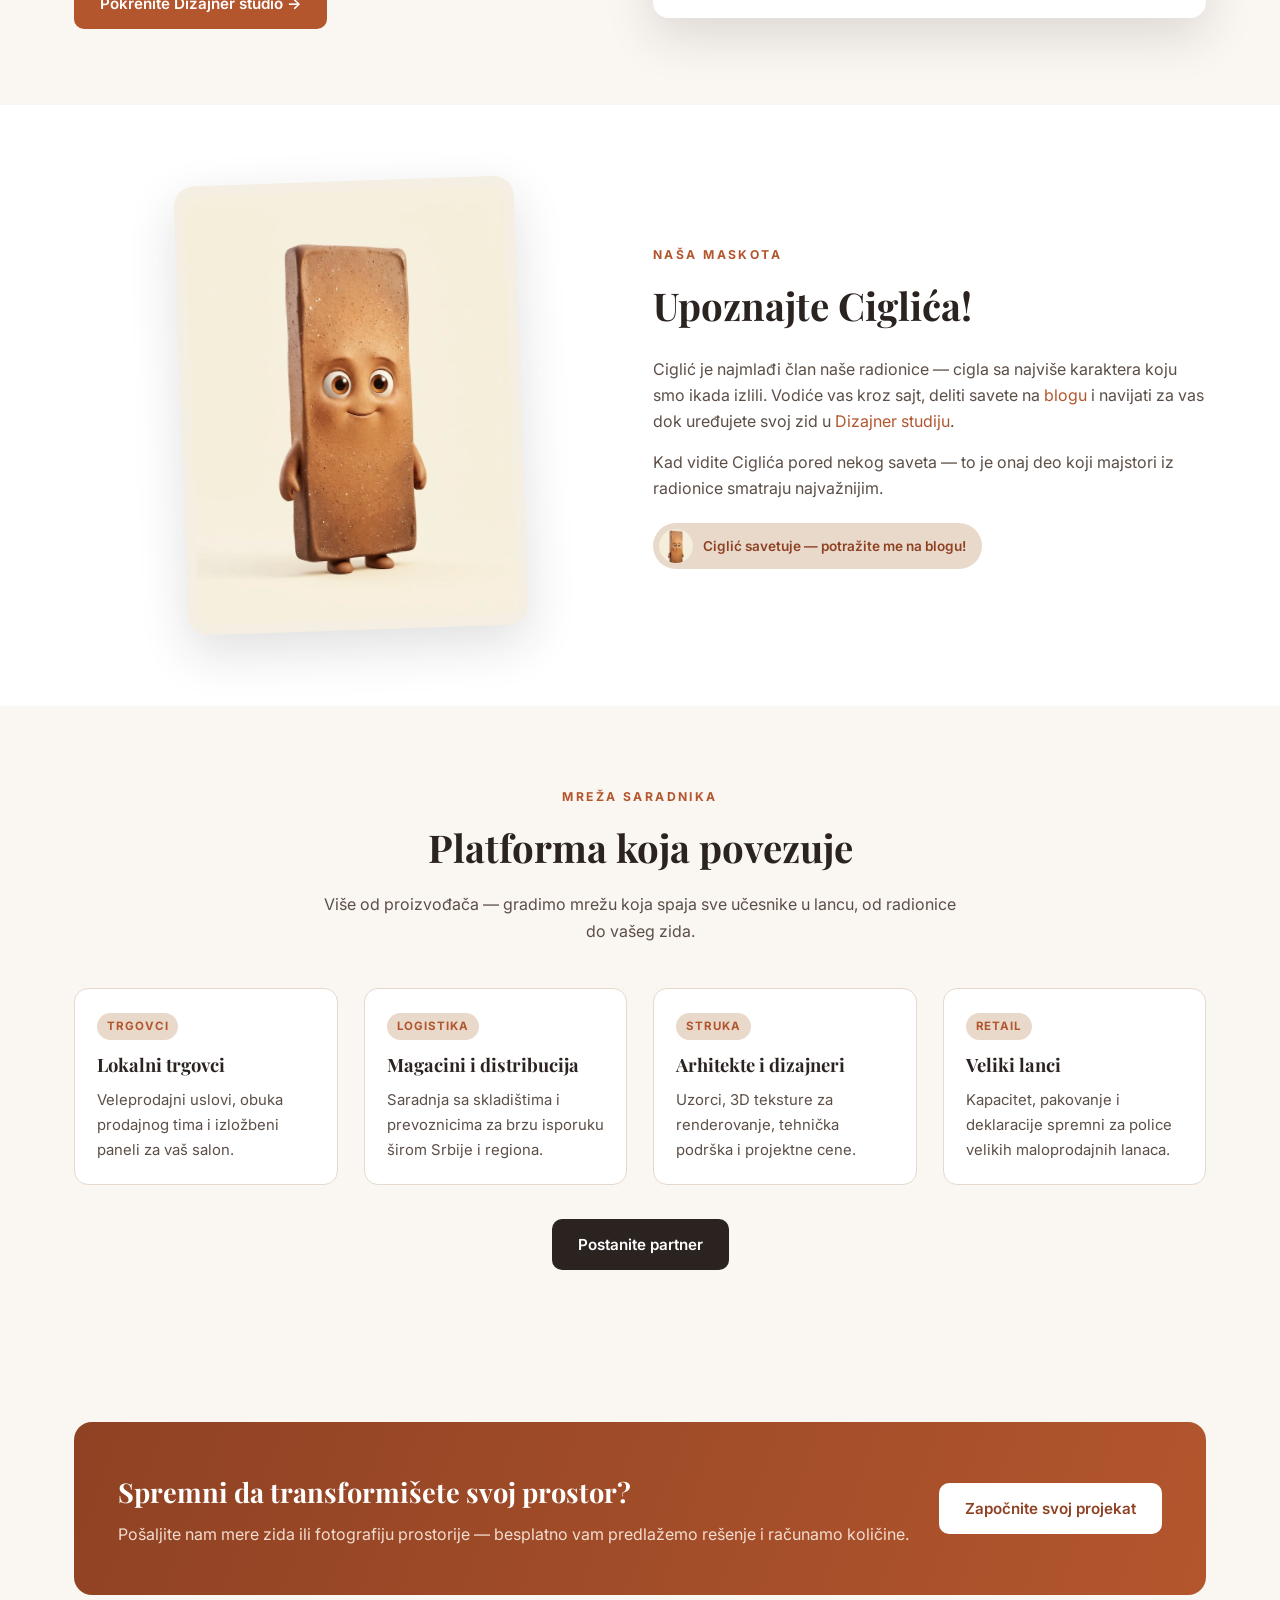
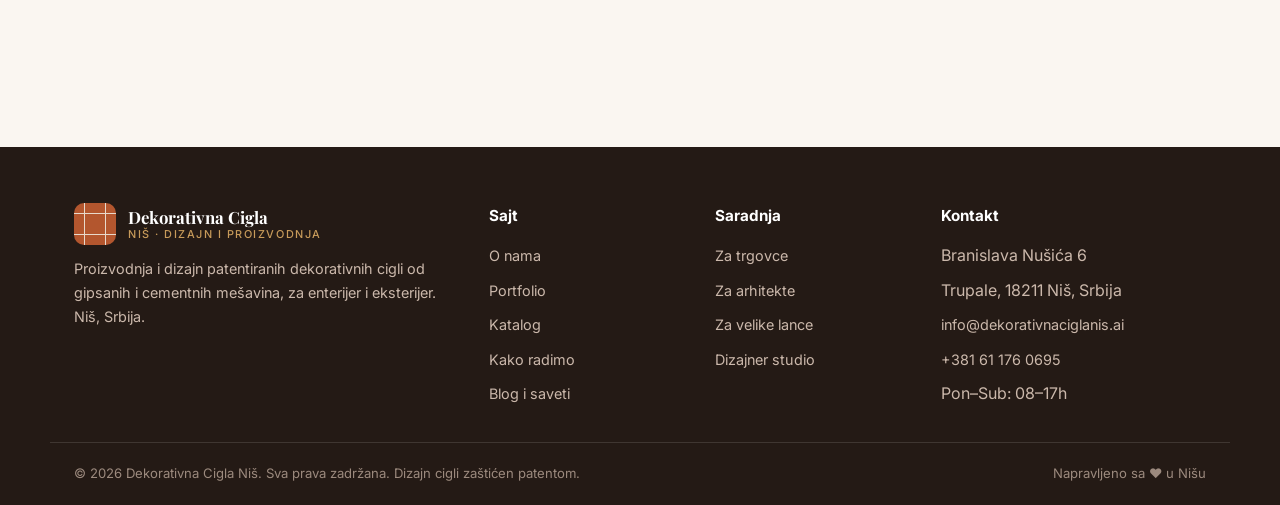
==== commit 48311c92: "Add tradition-plus-technology video band to homepage (web-optimized loop + poster) Co-Authored-By: C" ====
--- a/index.html
+++ b/index.html
@@ -120,6 +120,26 @@
           <h3>Podrška od merenja do montaže</h3>
           <p>Pomažemo oko izračunavanja količina, izbora lepka i fuge, i dajemo detaljna uputstva — ili preporučujemo proverene majstore.</p>
         </div>
+      </div>
+    </div>
+  </div>
+</section>
+
+<section class="video-band">
+  <video autoplay muted loop playsinline preload="metadata" poster="img/hero-tradicija-poster.jpg">
+    <source src="video/hero-tradicija.mp4" type="video/mp4">
+  </video>
+  <div class="vb-overlay"></div>
+  <div class="container">
+    <div class="vb-inner reveal">
+      <span class="eyebrow">Naš pristup</span>
+      <h2>Spajamo zanat i tradiciju sa savremenom tehnologijom</h2>
+      <p>Recepture i slog koje su generacije majstora usavršavale, izlivamo u sopstvenoj radionici — a onda ih spajamo sa modernim alatima: 3D vizuelizacijom, dizajner studijom i preciznom proizvodnjom.</p>
+      <p>Rezultat je zid koji ima dušu starog i preciznost novog.</p>
+      <div class="vb-tags">
+        <div class="t"><b>◆</b> Nasleđe zanata</div>
+        <div class="t"><b>⚙</b> Savremena proizvodnja</div>
+        <div class="t"><b>✦</b> Digitalni dizajn studio</div>
       </div>
     </div>
   </div>
--- a/css/style.css
+++ b/css/style.css
@@ -258,6 +258,38 @@
   border-radius: 10px; flex: none; box-shadow: var(--shadow);
 }
 
+/* ---------- Video traka: tradicija + tehnologija ---------- */
+.video-band {
+  position: relative; overflow: hidden;
+  min-height: 460px; display: flex; align-items: center;
+  background: #241a15;
+}
+.video-band video {
+  position: absolute; inset: 0; width: 100%; height: 100%;
+  object-fit: cover; z-index: 0;
+}
+.video-band .vb-overlay {
+  position: absolute; inset: 0; z-index: 1;
+  background: linear-gradient(100deg, rgba(28,20,16,.86) 0%, rgba(43,35,32,.66) 45%, rgba(43,35,32,.30) 100%);
+}
+.video-band .container { position: relative; z-index: 2; }
+.video-band .vb-inner { max-width: 40em; color: #fff; padding: 64px 0; }
+.video-band .eyebrow {
+  font-size: .78rem; letter-spacing: .22em; text-transform: uppercase;
+  color: var(--gold); font-weight: 600;
+}
+.video-band h2 {
+  font-family: var(--font-display); font-size: clamp(1.8rem, 3.6vw, 2.7rem);
+  line-height: 1.15; margin: 12px 0 16px;
+}
+.video-band p { color: #ead9cc; font-size: 1.05rem; max-width: 34em; margin-bottom: 14px; }
+.video-band .vb-tags { display: flex; gap: 22px; flex-wrap: wrap; margin-top: 22px; }
+.video-band .vb-tags .t { display: flex; align-items: center; gap: 8px; font-size: .9rem; color: #f3ddd0; }
+.video-band .vb-tags .t b { font-family: var(--font-display); color: #fff; font-size: 1.05rem; }
+@media (max-width: 640px) {
+  .video-band .vb-overlay { background: linear-gradient(180deg, rgba(28,20,16,.82), rgba(43,35,32,.72)); }
+}
+
 /* ---------- Ciglić maskota ---------- */
 .mascot-section { overflow: hidden; }
 .mascot-figure {
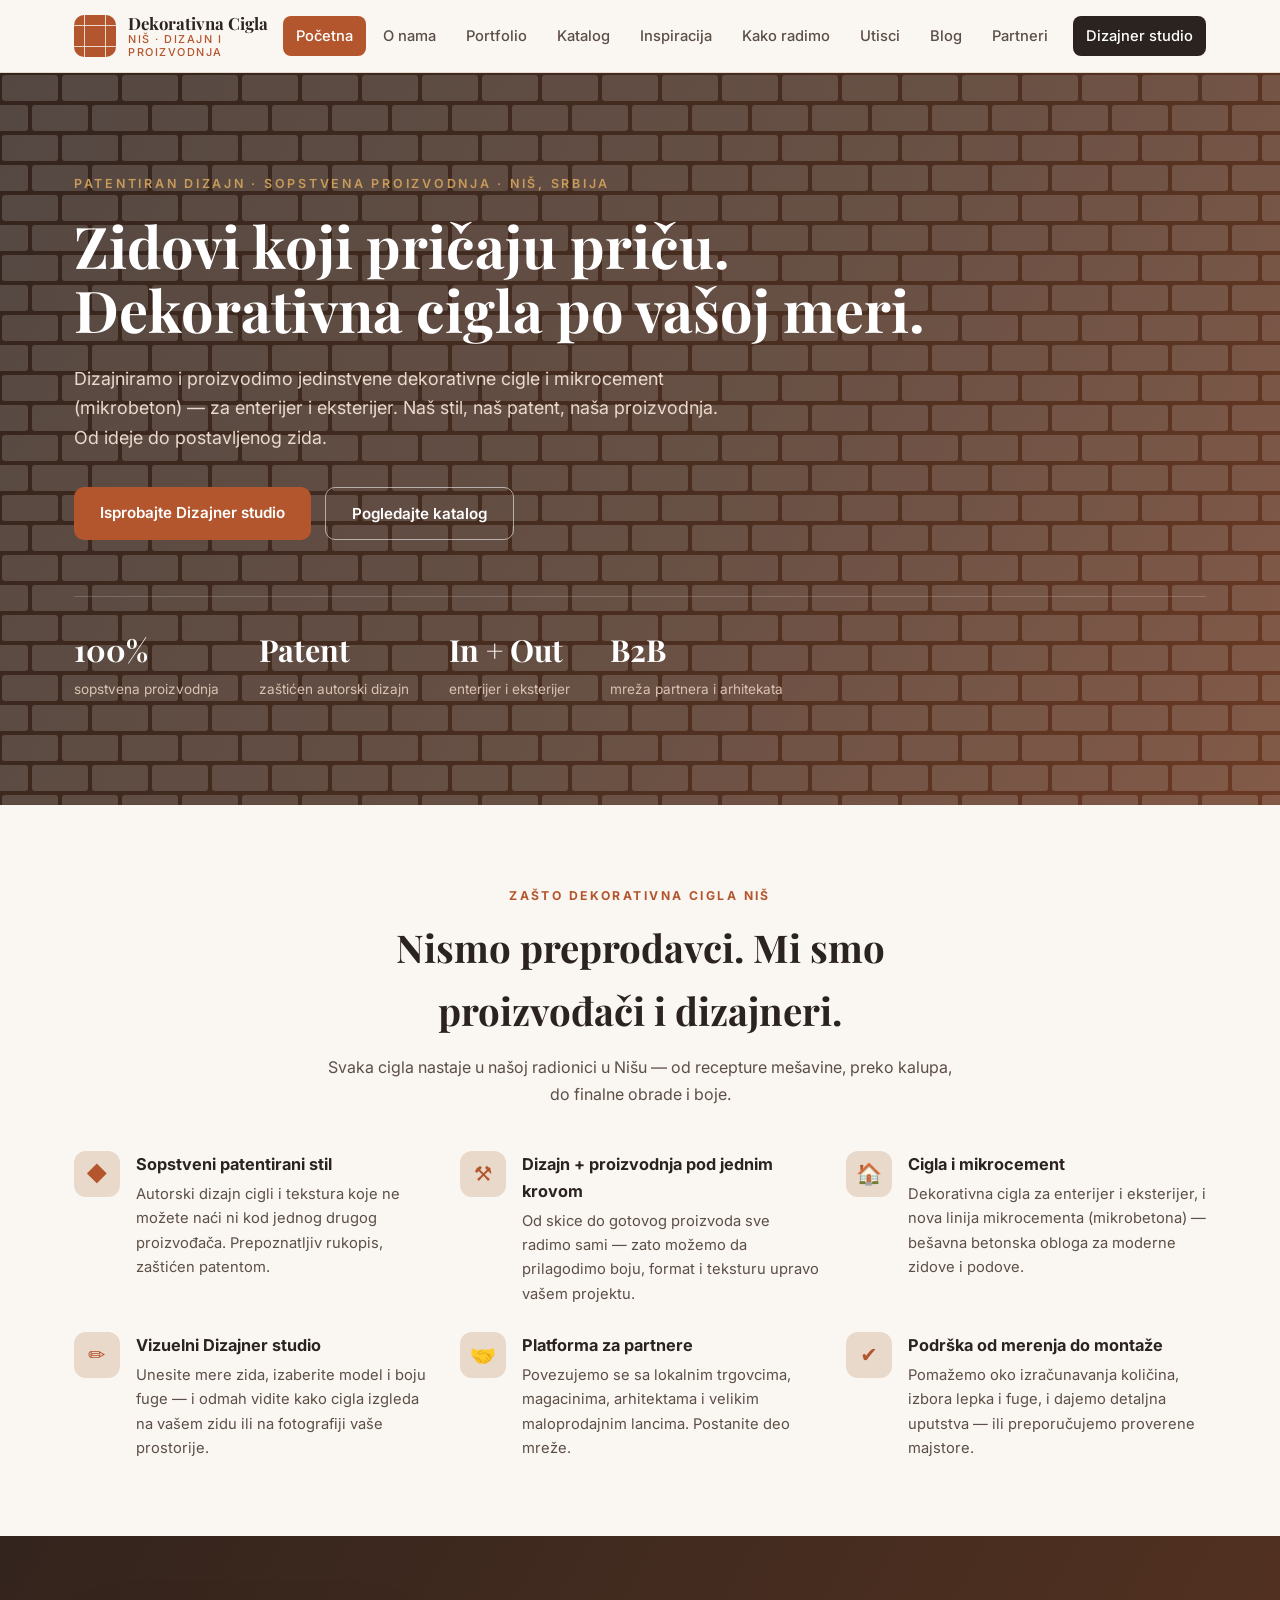
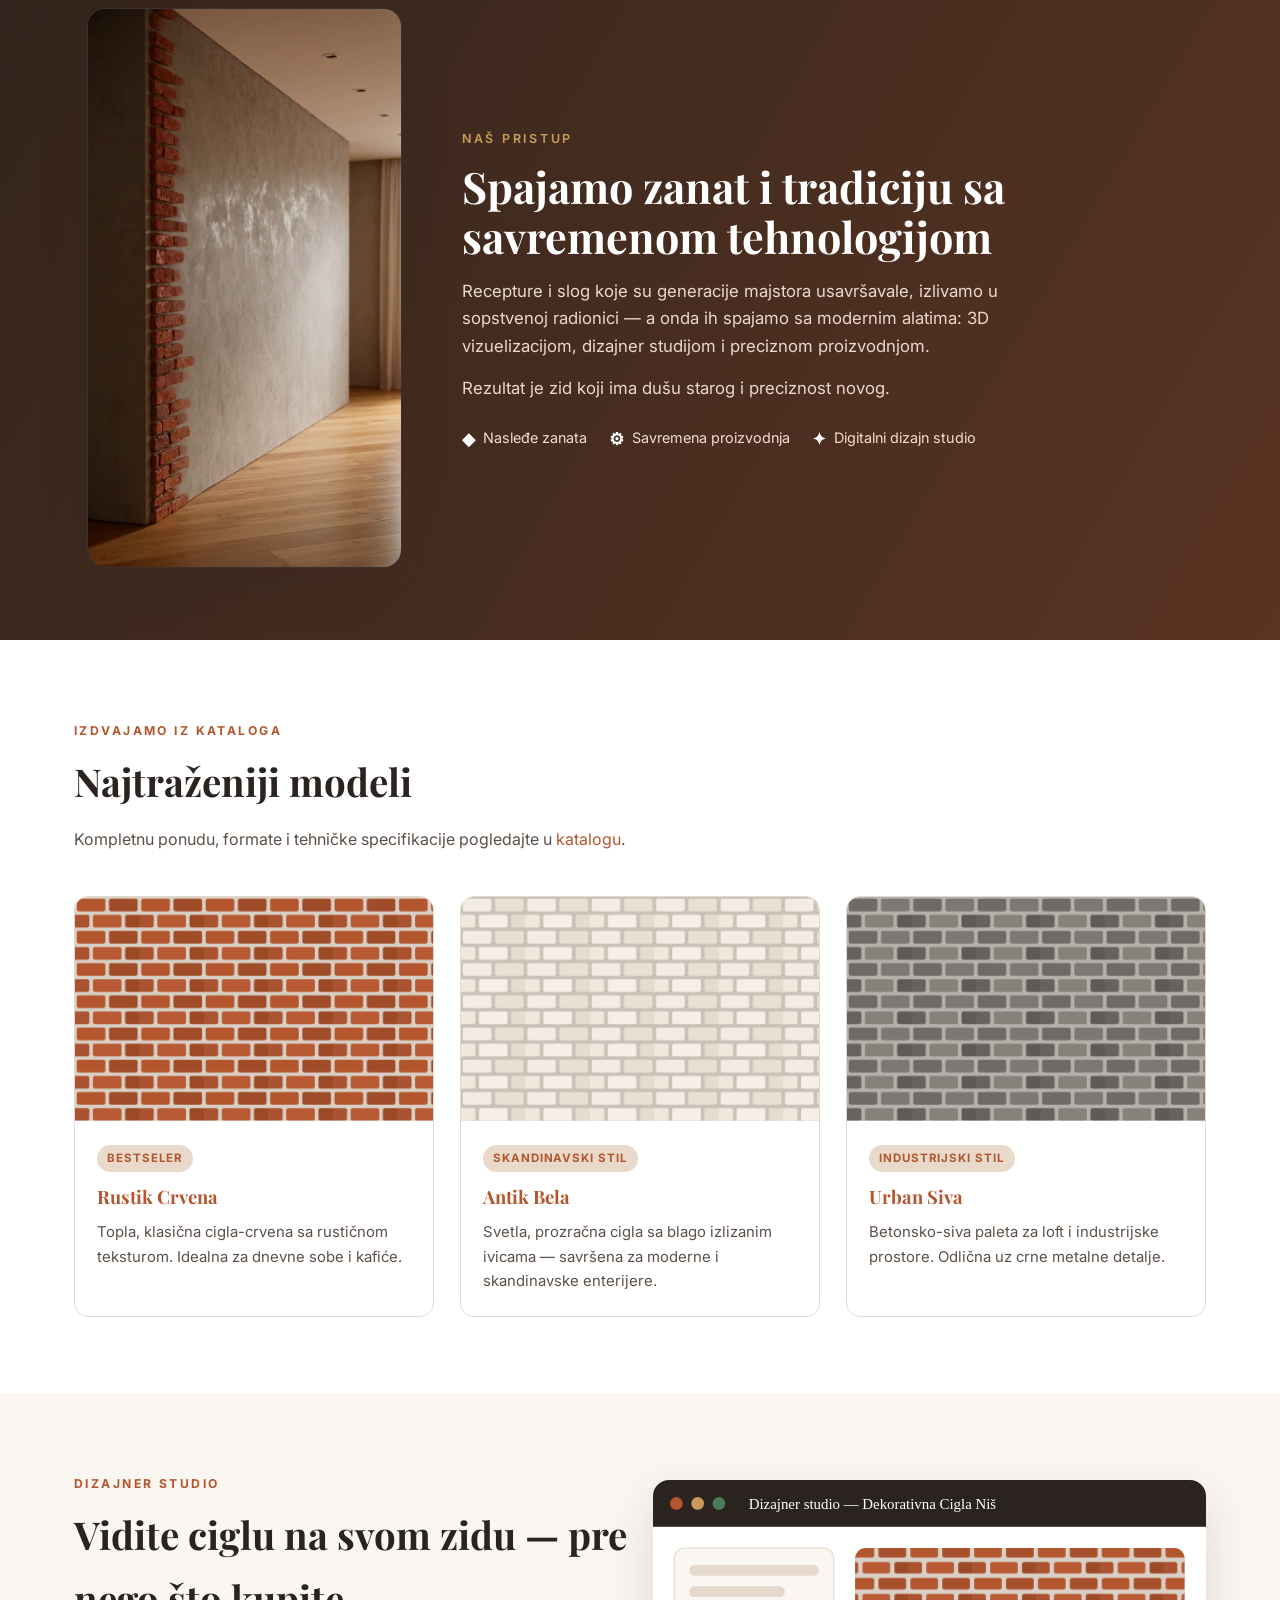
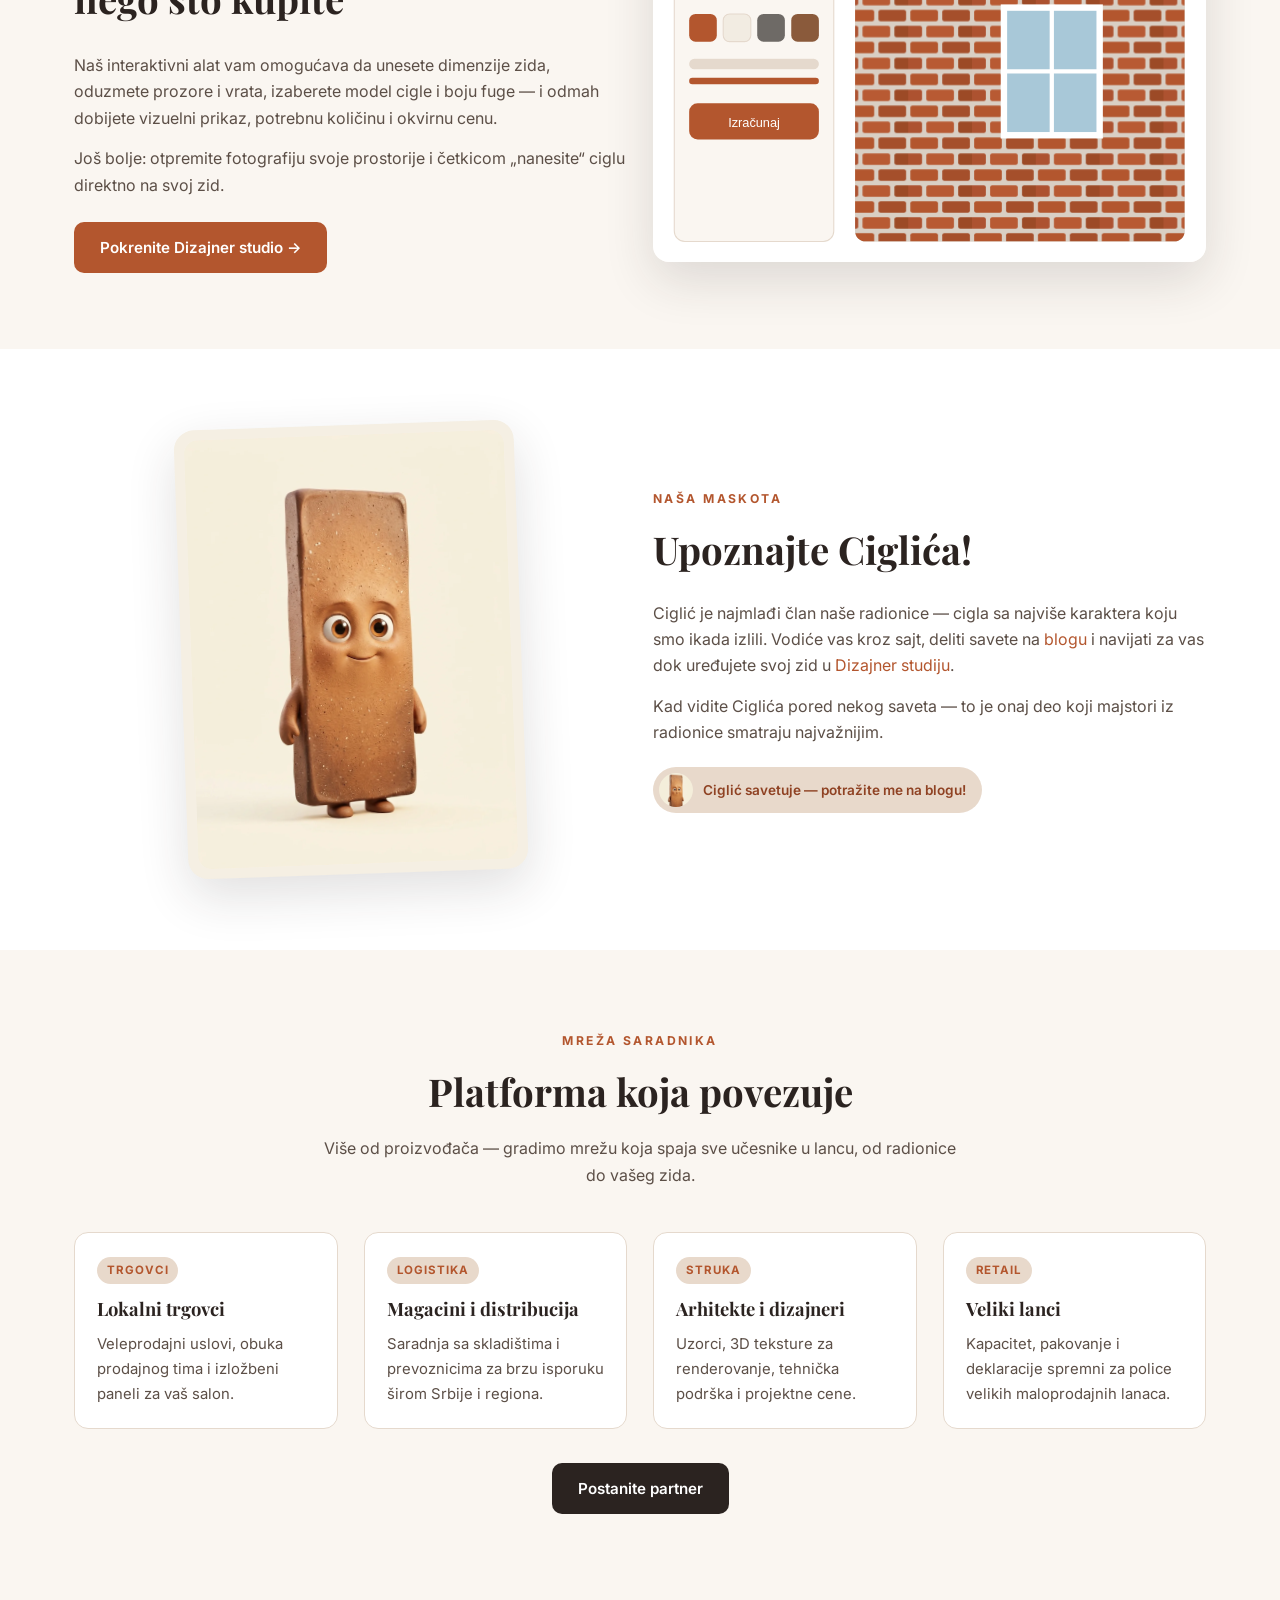
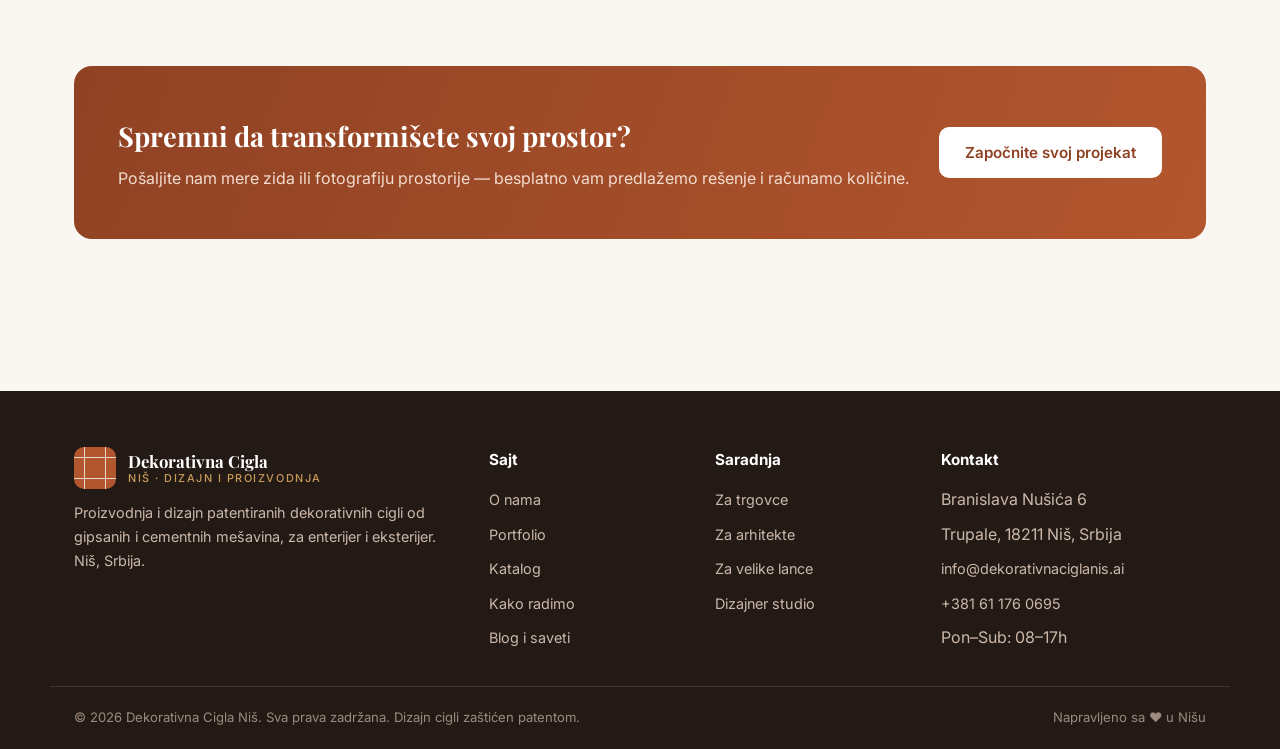
==== commit ec75180b: "Video band: portrait frame beside text (crisp, no upscaling) Co-Authored-By: Claude Fable 5 <noreply" ====
--- a/index.html
+++ b/index.html
@@ -126,20 +126,23 @@
 </section>
 
 <section class="video-band">
-  <video autoplay muted loop playsinline preload="metadata" poster="img/hero-tradicija-poster.jpg">
-    <source src="video/hero-tradicija.mp4" type="video/mp4">
-  </video>
-  <div class="vb-overlay"></div>
-  <div class="container">
-    <div class="vb-inner reveal">
-      <span class="eyebrow">Naš pristup</span>
-      <h2>Spajamo zanat i tradiciju sa savremenom tehnologijom</h2>
-      <p>Recepture i slog koje su generacije majstora usavršavale, izlivamo u sopstvenoj radionici — a onda ih spajamo sa modernim alatima: 3D vizuelizacijom, dizajner studijom i preciznom proizvodnjom.</p>
-      <p>Rezultat je zid koji ima dušu starog i preciznost novog.</p>
-      <div class="vb-tags">
-        <div class="t"><b>◆</b> Nasleđe zanata</div>
-        <div class="t"><b>⚙</b> Savremena proizvodnja</div>
-        <div class="t"><b>✦</b> Digitalni dizajn studio</div>
+  <div class="container">
+    <div class="vb-grid">
+      <div class="vb-video-frame reveal">
+        <video autoplay muted loop playsinline preload="metadata" poster="img/hero-tradicija-poster.jpg">
+          <source src="video/hero-tradicija.mp4" type="video/mp4">
+        </video>
+      </div>
+      <div class="vb-inner reveal">
+        <span class="eyebrow">Naš pristup</span>
+        <h2>Spajamo zanat i tradiciju sa savremenom tehnologijom</h2>
+        <p>Recepture i slog koje su generacije majstora usavršavale, izlivamo u sopstvenoj radionici — a onda ih spajamo sa modernim alatima: 3D vizuelizacijom, dizajner studijom i preciznom proizvodnjom.</p>
+        <p>Rezultat je zid koji ima dušu starog i preciznost novog.</p>
+        <div class="vb-tags">
+          <div class="t"><b>◆</b> Nasleđe zanata</div>
+          <div class="t"><b>⚙</b> Savremena proizvodnja</div>
+          <div class="t"><b>✦</b> Digitalni dizajn studio</div>
+        </div>
       </div>
     </div>
   </div>
--- a/css/style.css
+++ b/css/style.css
@@ -261,19 +261,20 @@
 /* ---------- Video traka: tradicija + tehnologija ---------- */
 .video-band {
   position: relative; overflow: hidden;
-  min-height: 460px; display: flex; align-items: center;
-  background: #241a15;
-}
-.video-band video {
-  position: absolute; inset: 0; width: 100%; height: 100%;
-  object-fit: cover; z-index: 0;
-}
-.video-band .vb-overlay {
-  position: absolute; inset: 0; z-index: 1;
-  background: linear-gradient(100deg, rgba(28,20,16,.86) 0%, rgba(43,35,32,.66) 45%, rgba(43,35,32,.30) 100%);
-}
-.video-band .container { position: relative; z-index: 2; }
-.video-band .vb-inner { max-width: 40em; color: #fff; padding: 64px 0; }
+  background: linear-gradient(120deg, #33241d 0%, #4a2e20 60%, #5a3322 100%);
+  color: #fff; padding: 72px 0;
+}
+.video-band .vb-grid {
+  display: grid; grid-template-columns: 340px 1fr; gap: 48px; align-items: center;
+}
+.video-band .vb-video-frame {
+  border-radius: 18px; overflow: hidden; box-shadow: var(--shadow-lg);
+  background: #1c1410; aspect-ratio: 9 / 16; max-height: 560px; margin: 0 auto;
+  border: 1px solid rgba(255,255,255,.12);
+}
+.video-band .vb-video-frame video {
+  width: 100%; height: 100%; object-fit: cover; display: block;
+}
 .video-band .eyebrow {
   font-size: .78rem; letter-spacing: .22em; text-transform: uppercase;
   color: var(--gold); font-weight: 600;
@@ -286,8 +287,12 @@
 .video-band .vb-tags { display: flex; gap: 22px; flex-wrap: wrap; margin-top: 22px; }
 .video-band .vb-tags .t { display: flex; align-items: center; gap: 8px; font-size: .9rem; color: #f3ddd0; }
 .video-band .vb-tags .t b { font-family: var(--font-display); color: #fff; font-size: 1.05rem; }
-@media (max-width: 640px) {
-  .video-band .vb-overlay { background: linear-gradient(180deg, rgba(28,20,16,.82), rgba(43,35,32,.72)); }
+@media (max-width: 820px) {
+  .video-band .vb-grid { grid-template-columns: 1fr; gap: 32px; }
+  .video-band .vb-video-frame { max-height: 480px; width: 280px; }
+  .video-band .vb-inner { text-align: center; }
+  .video-band p { margin-left: auto; margin-right: auto; }
+  .video-band .vb-tags { justify-content: center; }
 }
 
 /* ---------- Ciglić maskota ---------- */
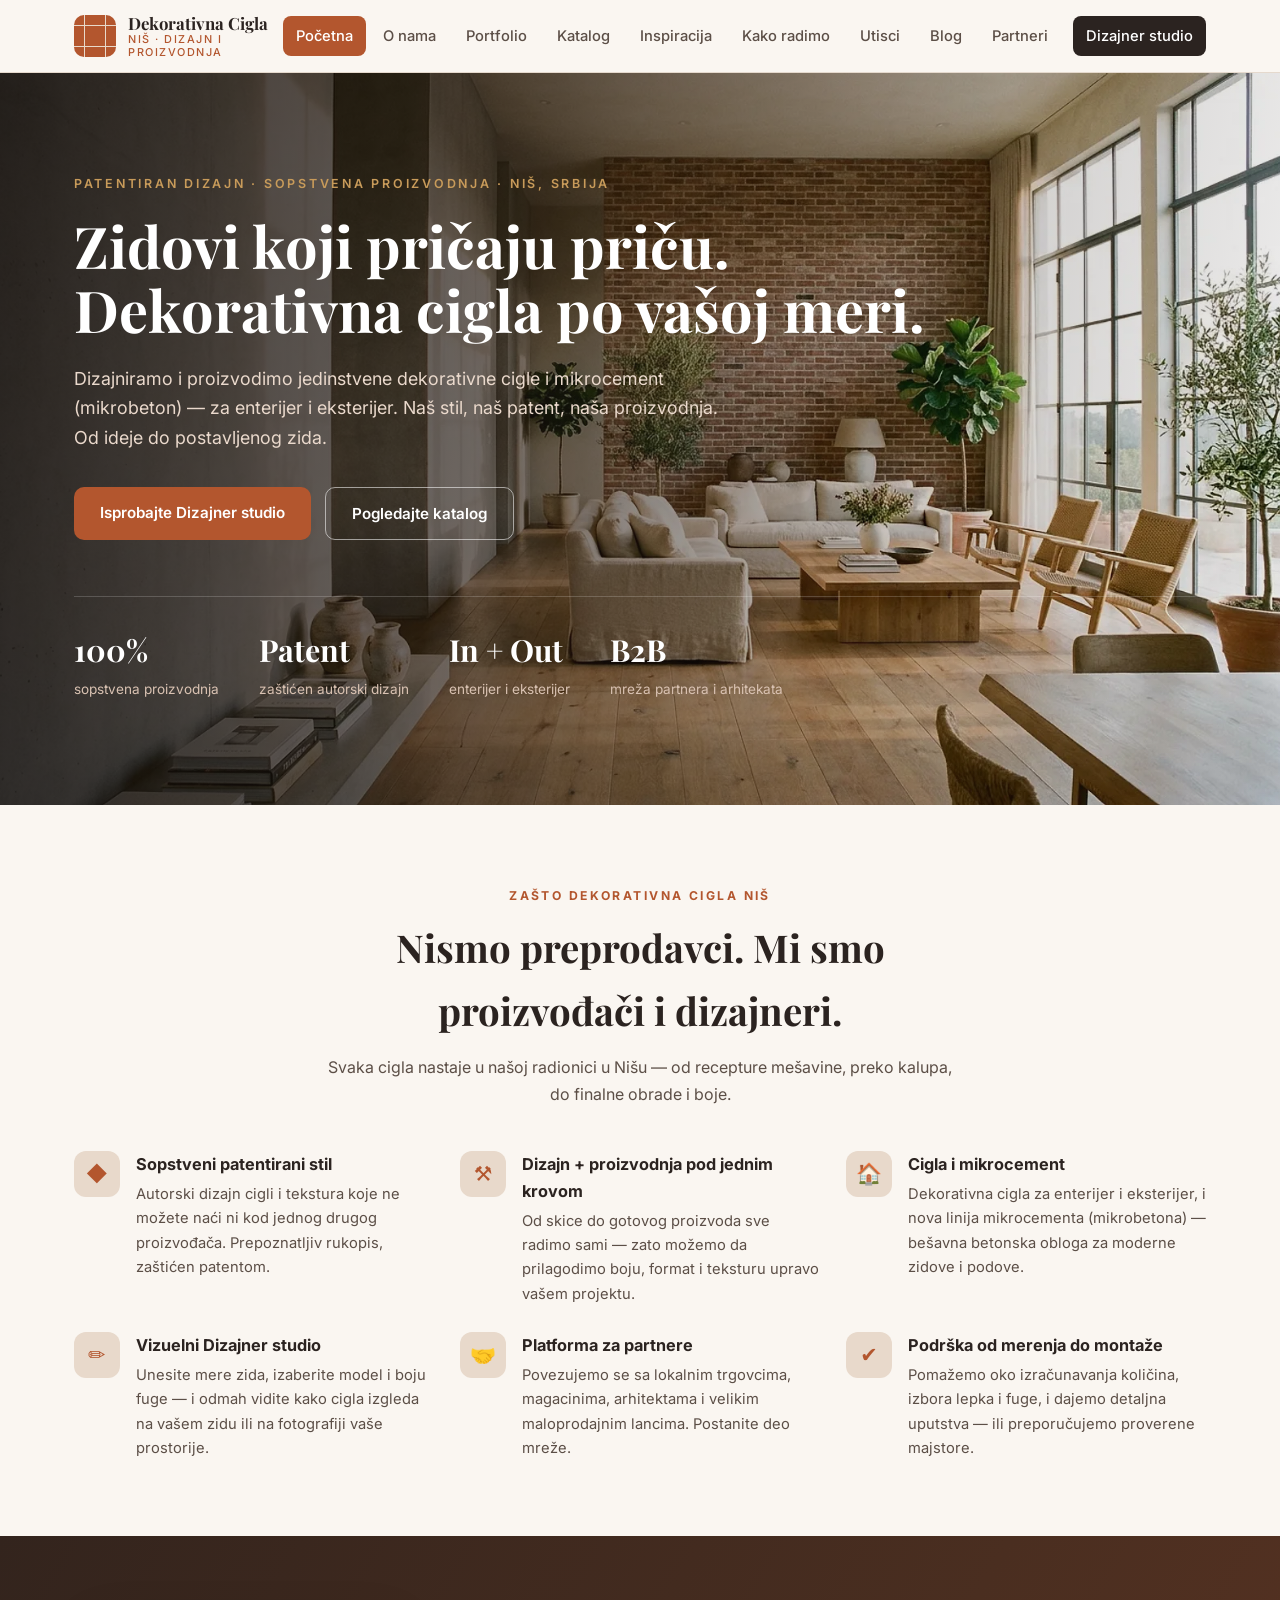
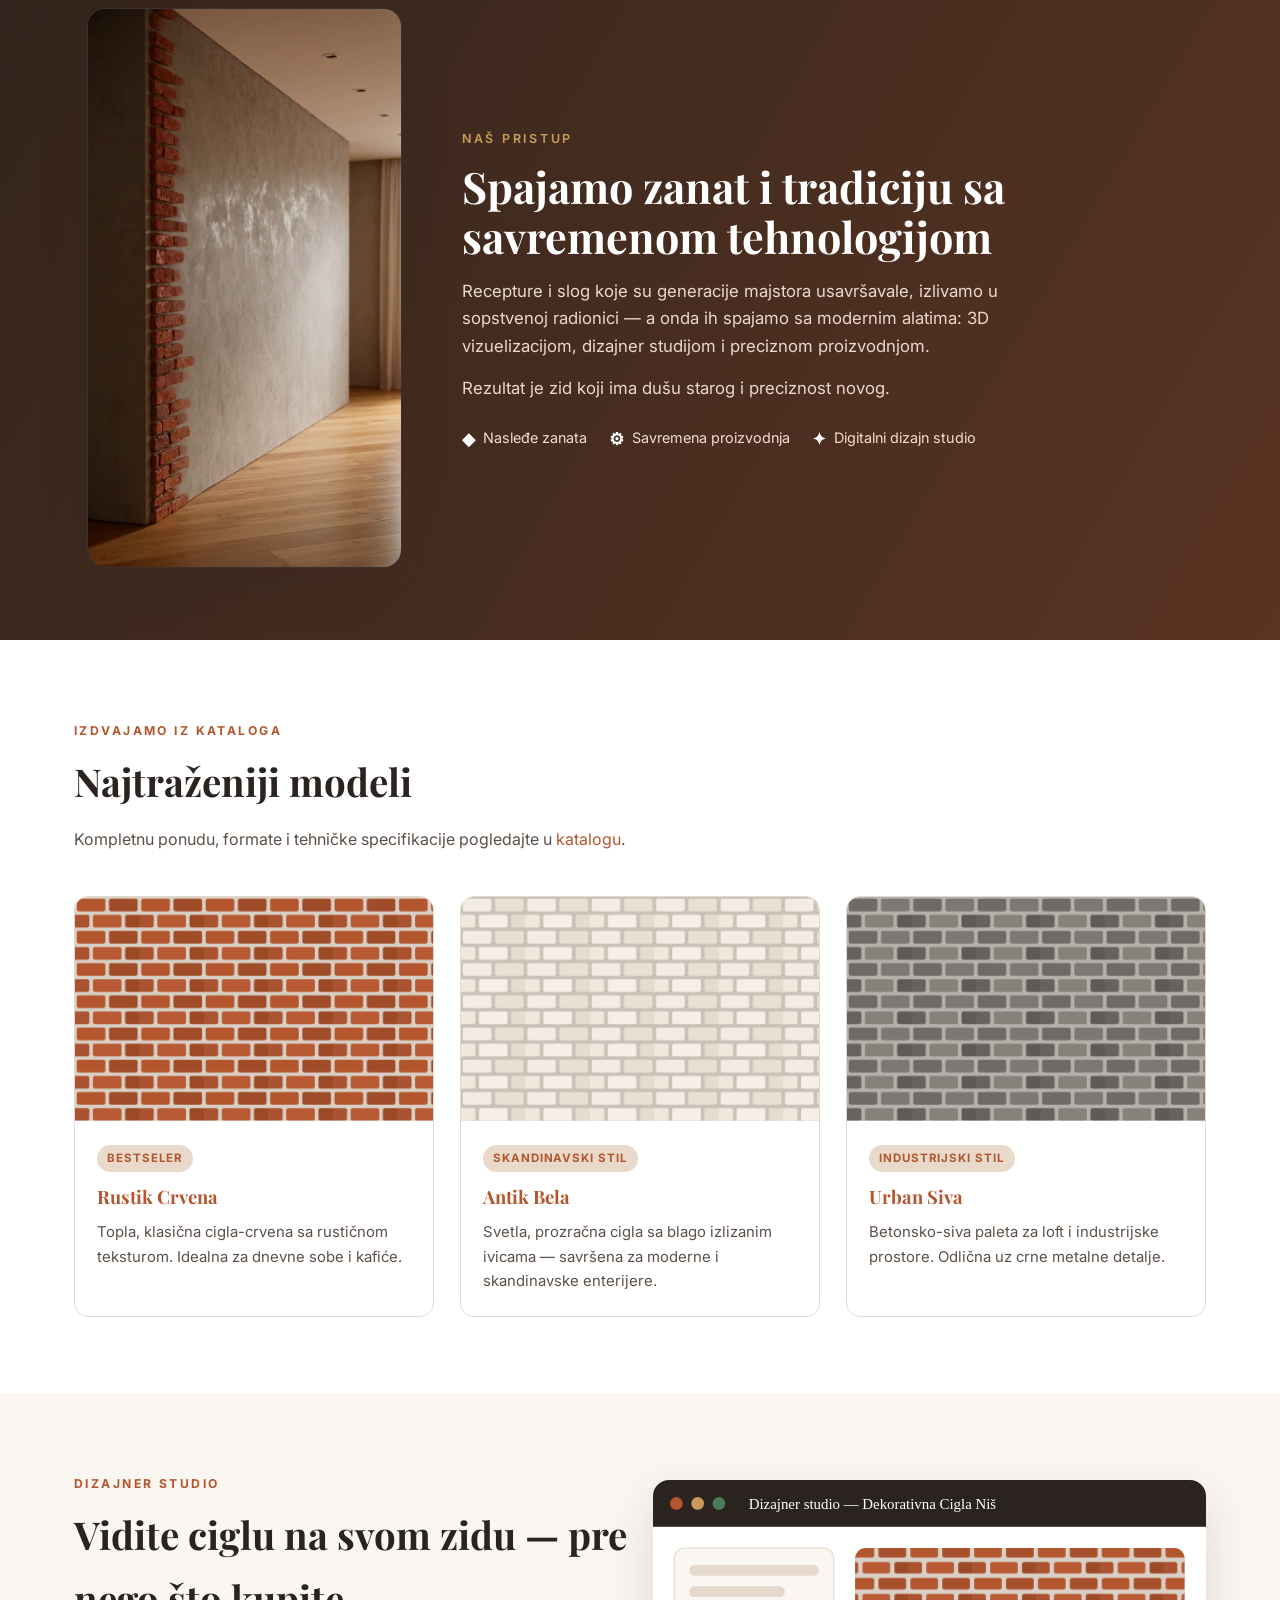
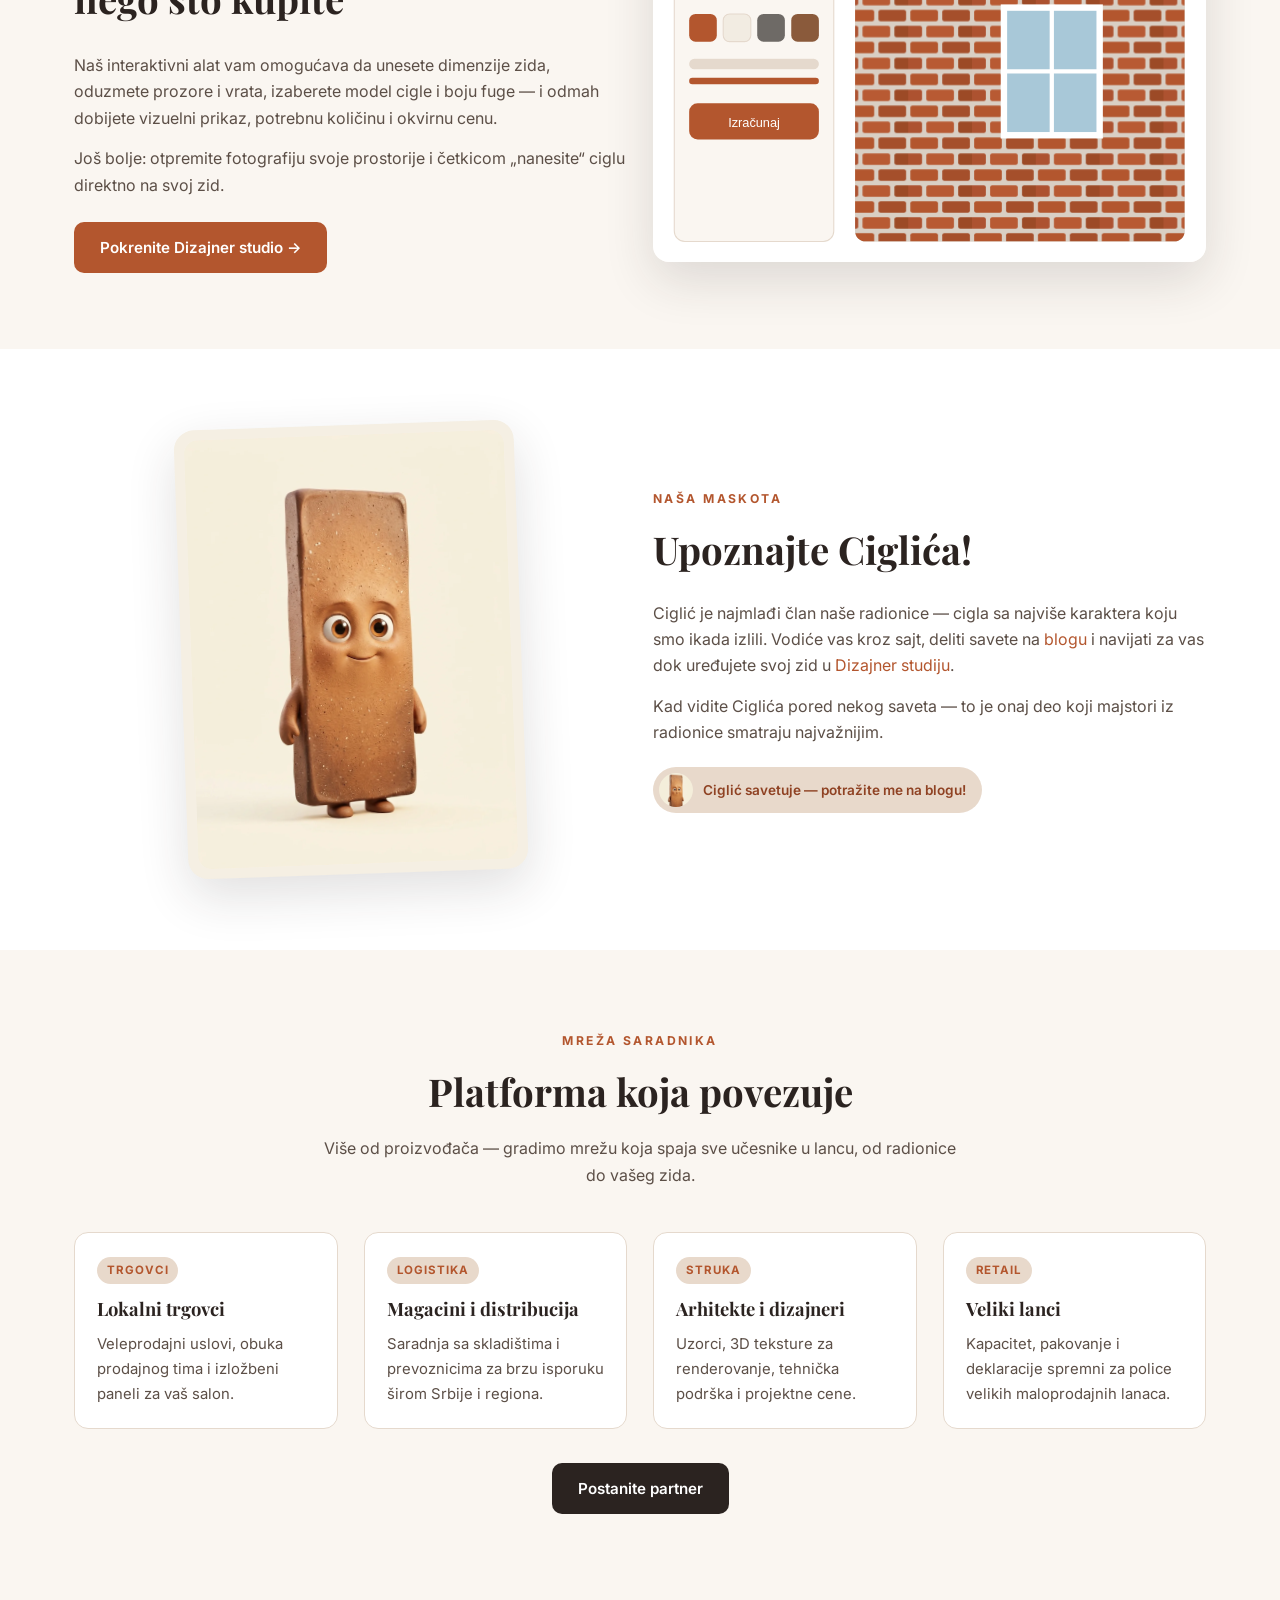
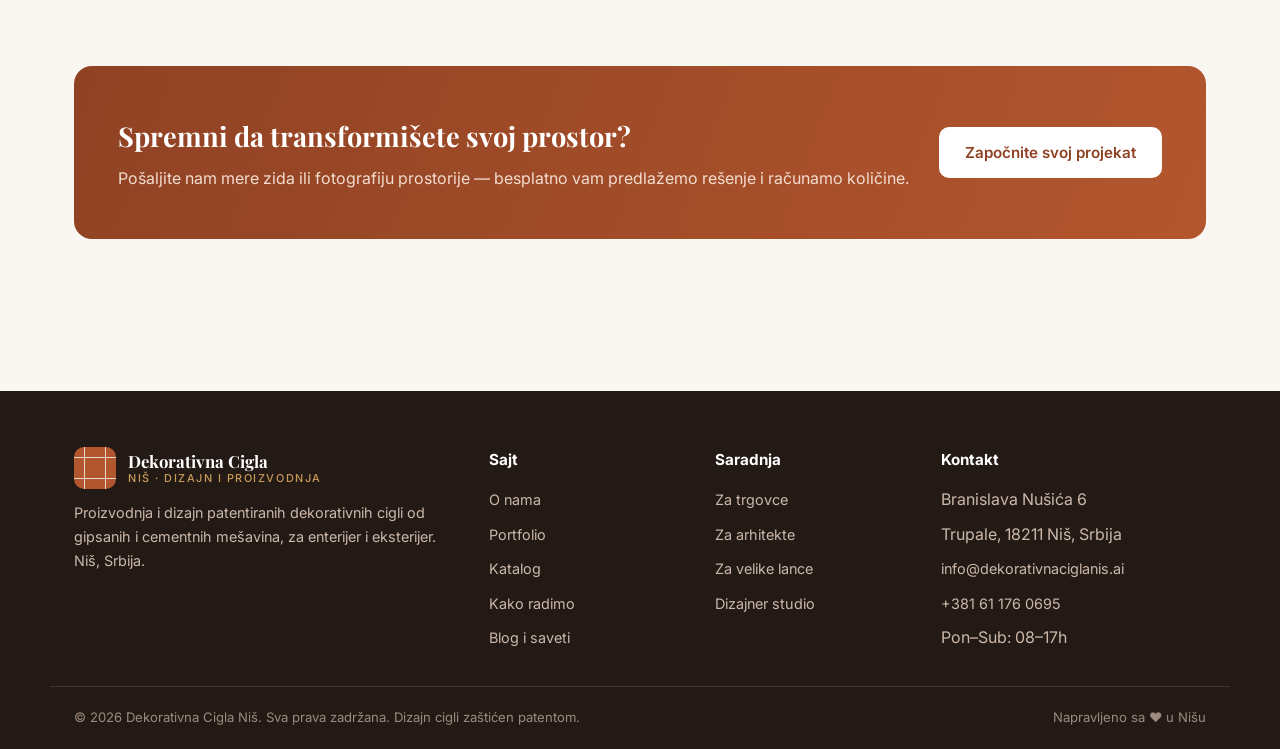
==== commit c3d3978e: "Hero: bright cinematic room background replaces flat SVG pattern Co-Authored-By: Claude Fable 5 <nor" ====
--- a/index.html
+++ b/index.html
@@ -38,19 +38,8 @@
 </header>
 
 <section class="hero">
-  <svg class="hero-pattern" aria-hidden="true" width="100%" height="100%" preserveAspectRatio="xMidYMid slice">
-    <defs>
-      <pattern id="heropat" width="120" height="60" patternUnits="userSpaceOnUse">
-        <rect width="120" height="60" fill="none"/>
-        <rect x="2" y="2" width="56" height="26" rx="3" fill="#fff"/>
-        <rect x="62" y="2" width="56" height="26" rx="3" fill="#fff"/>
-        <rect x="-28" y="32" width="56" height="26" rx="3" fill="#fff"/>
-        <rect x="32" y="32" width="56" height="26" rx="3" fill="#fff"/>
-        <rect x="92" y="32" width="56" height="26" rx="3" fill="#fff"/>
-      </pattern>
-    </defs>
-    <rect width="100%" height="100%" fill="url(#heropat)"/>
-  </svg>
+  <img class="hero-bg" src="img/hero-bg.webp" alt="" aria-hidden="true">
+  <div class="hero-overlay" aria-hidden="true"></div>
   <div class="hero-inner">
     <span class="eyebrow">Patentiran dizajn &middot; sopstvena proizvodnja &middot; Niš, Srbija</span>
     <h1>Zidovi koji pričaju priču.<br>Dekorativna cigla po vašoj meri.</h1>
--- a/css/style.css
+++ b/css/style.css
@@ -98,8 +98,13 @@
   color: #fff;
 }
 .hero-pattern { position: absolute; inset: 0; opacity: .16; }
+.hero-bg { position: absolute; inset: 0; width: 100%; height: 100%; object-fit: cover; z-index: 0; }
+.hero-overlay {
+  position: absolute; inset: 0; z-index: 1;
+  background: linear-gradient(100deg, rgba(18,12,9,.86) 0%, rgba(28,19,14,.62) 40%, rgba(28,19,14,.20) 72%, rgba(28,19,14,.06) 100%);
+}
 .hero-inner {
-  position: relative; max-width: 1180px; margin: 0 auto;
+  position: relative; z-index: 2; max-width: 1180px; margin: 0 auto;
   padding: 96px 24px 104px; text-align: left;
 }
 .hero .eyebrow {
